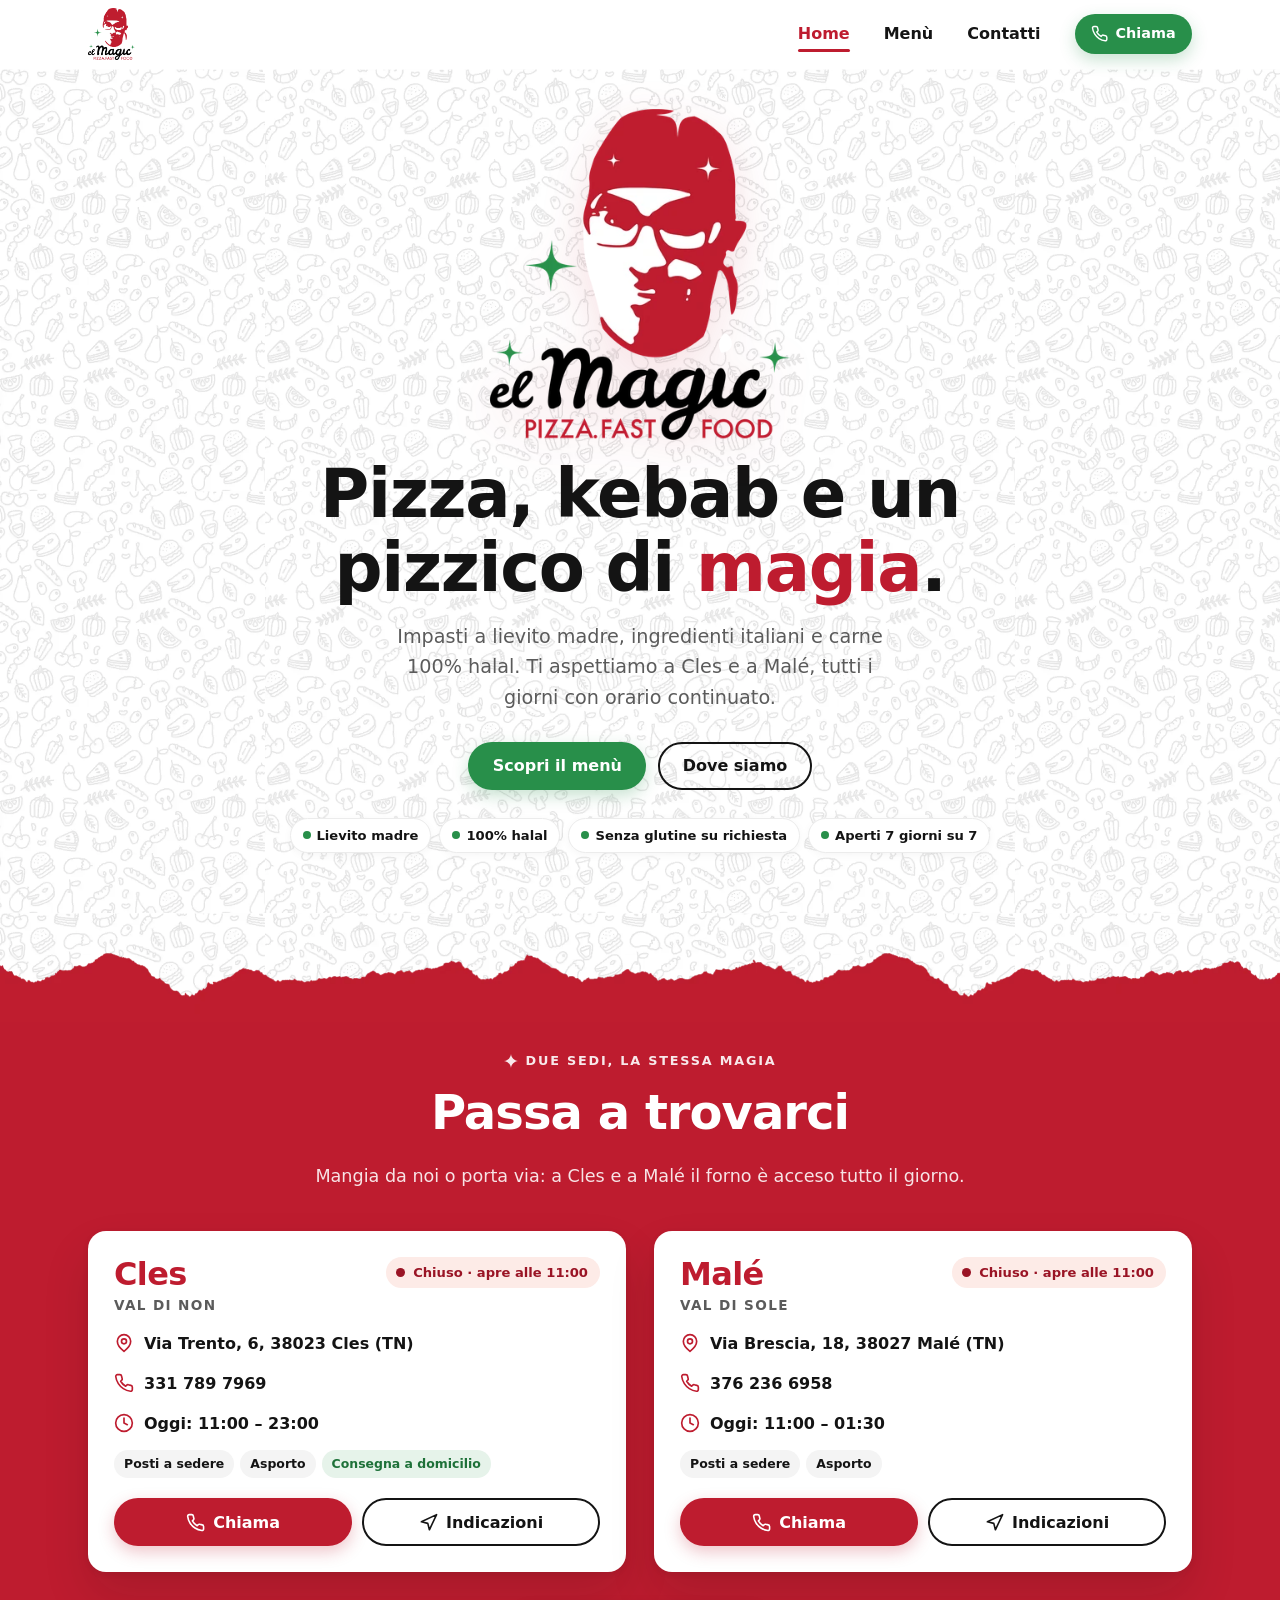
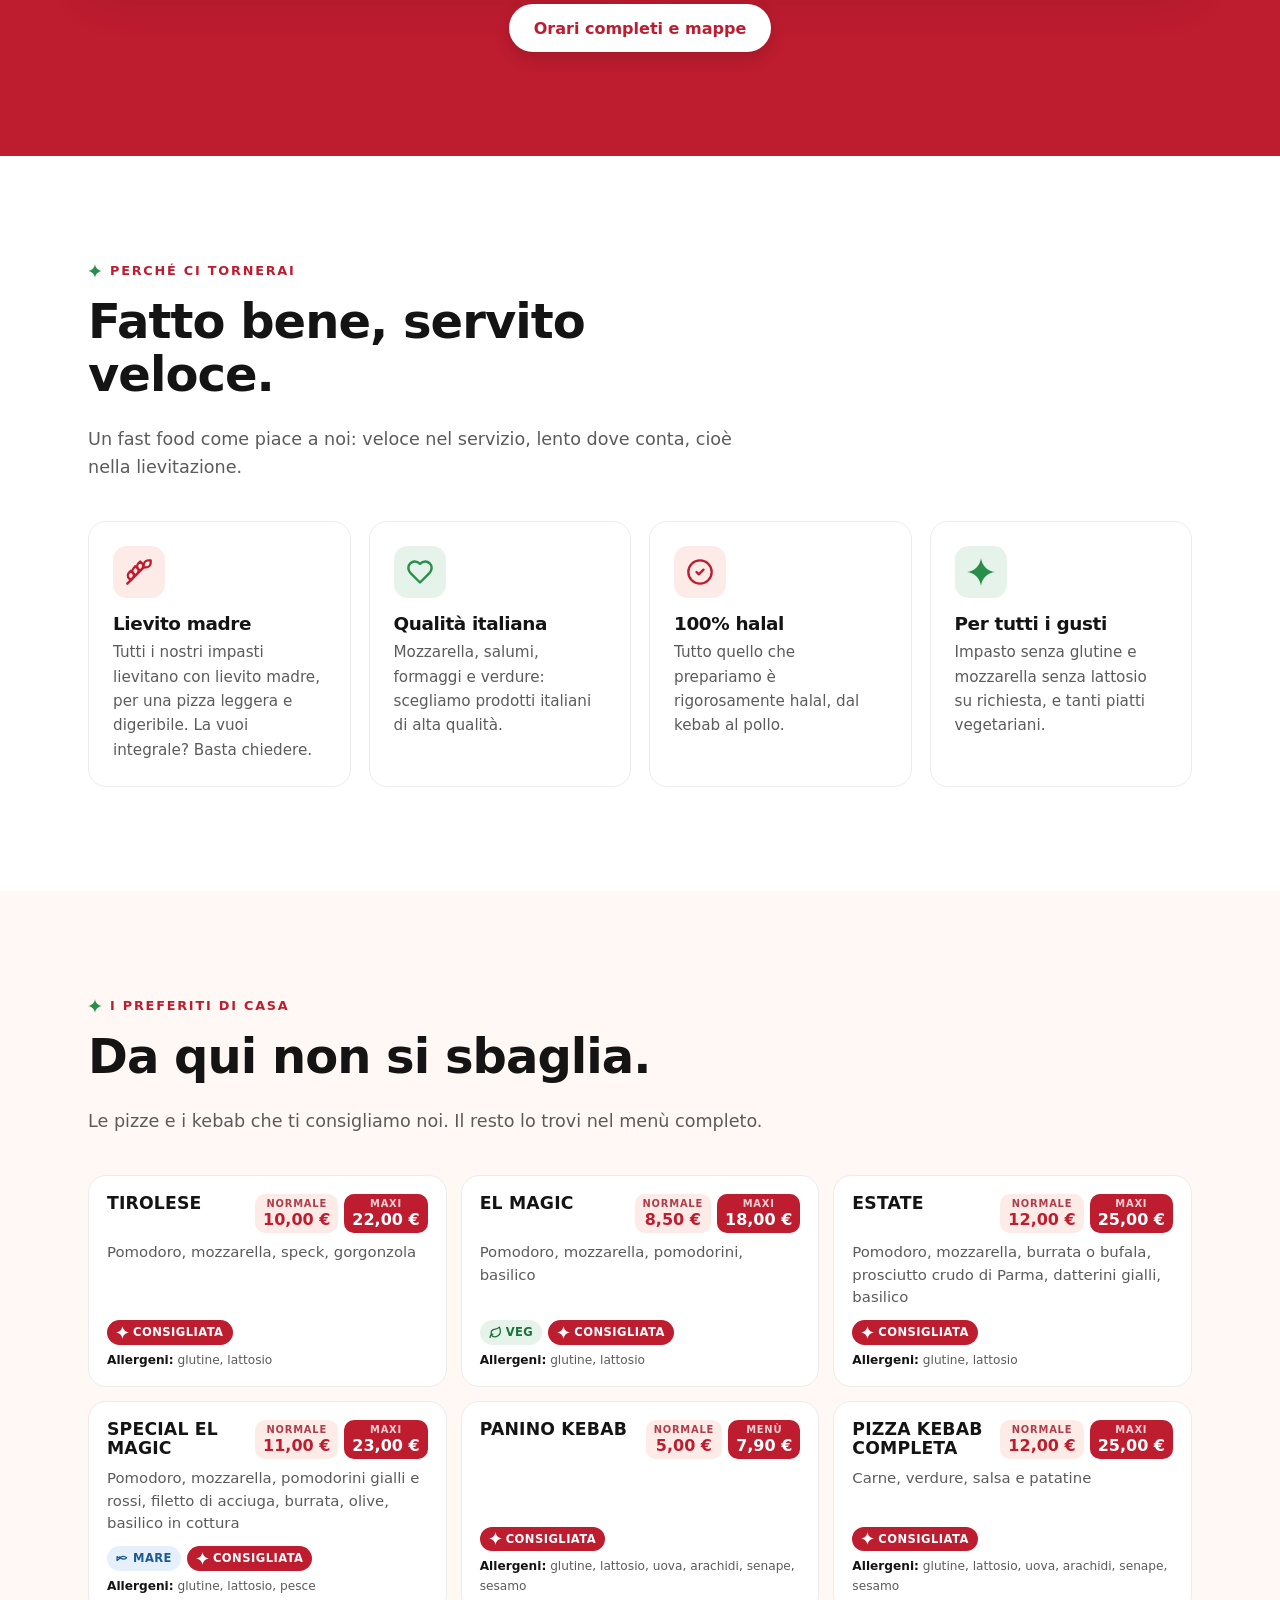
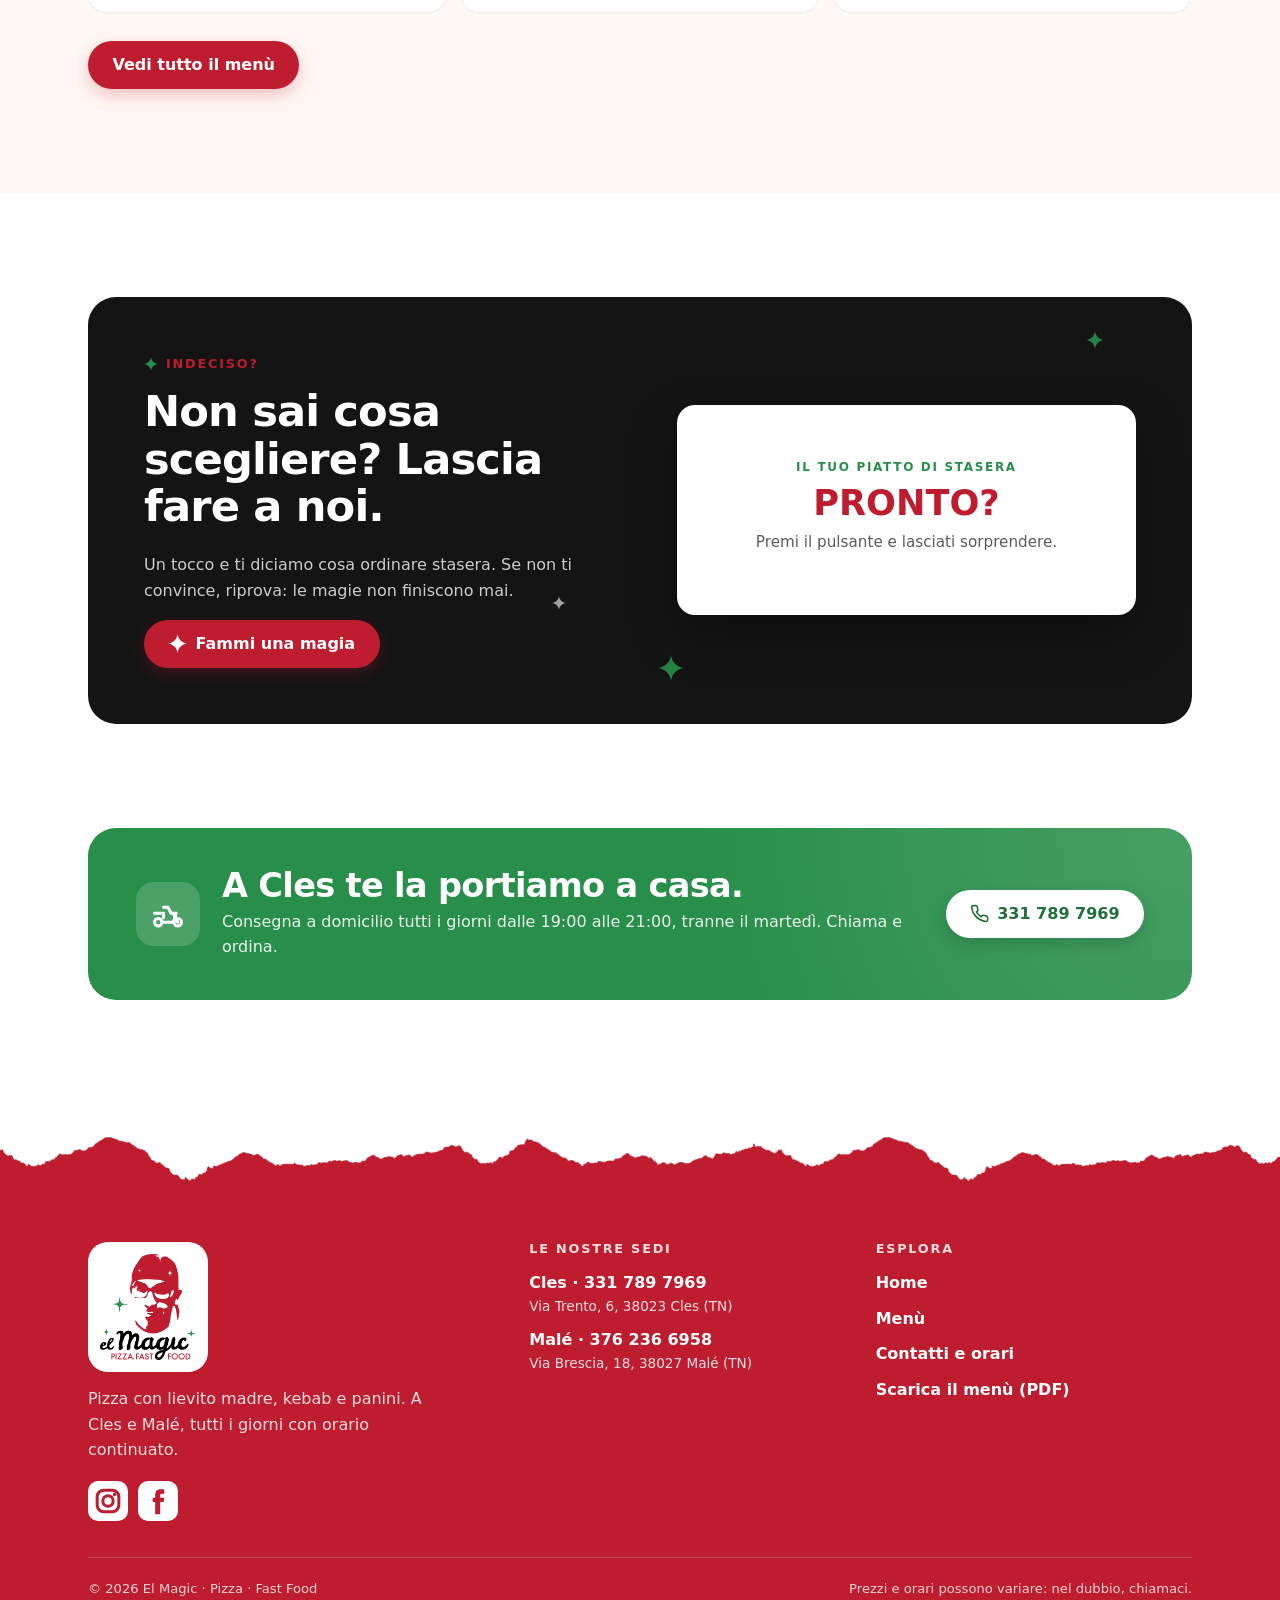
==== index.html @ 770f8772 "Crea il sito di El Magic: Home, Menù e Contatti Sito statico per El Magic Pizza Fast Food (Cles e Ma" ====
<!doctype html>
<html lang="it" class="no-js">
<head>
<meta charset="utf-8">
<meta name="viewport" content="width=device-width, initial-scale=1, viewport-fit=cover">
<title>El Magic | Pizza e fast food a Cles e Malé</title>
<meta name="description" content="Pizza con lievito madre, kebab, panini e piadine a Cles e Malé (TN). Carne 100% halal, impasto senza glutine su richiesta. Aperti tutti i giorni con orario continuato.">
<link rel="canonical" href="https://www.elmagic.it/">
<meta name="theme-color" content="#be1c2f">
<meta property="og:type" content="website">
<meta property="og:locale" content="it_IT">
<meta property="og:site_name" content="El Magic Pizza Fast Food">
<meta property="og:title" content="El Magic | Pizza e fast food a Cles e Malé">
<meta property="og:description" content="Pizza con lievito madre, kebab, panini e piadine a Cles e Malé (TN). Carne 100% halal, impasto senza glutine su richiesta. Aperti tutti i giorni con orario continuato.">
<meta property="og:url" content="https://www.elmagic.it/">
<meta property="og:image" content="https://www.elmagic.it/assets/img/og-image.jpg">
<meta property="og:image:width" content="1200">
<meta property="og:image:height" content="630">
<meta name="twitter:card" content="summary_large_image">
<link rel="icon" href="favicon.ico" sizes="48x48">
<link rel="icon" href="assets/img/favicon-32.png" type="image/png" sizes="32x32">
<link rel="apple-touch-icon" href="assets/img/apple-touch-icon.png">
<link rel="manifest" href="site.webmanifest">
<link rel="preload" href="assets/fonts/montserrat-latin.woff2" as="font" type="font/woff2" crossorigin>
<link rel="stylesheet" href="assets/css/style.css">
<script type="application/ld+json">{"@context": "https://schema.org", "@graph": [{"@type": "Restaurant", "name": "El Magic Cles", "image": "https://www.elmagic.it/assets/img/og-image.jpg", "logo": "https://www.elmagic.it/assets/img/logo.png", "url": "https://www.elmagic.it/", "telephone": "+393317897969", "servesCuisine": ["Pizza", "Kebab", "Fast food"], "priceRange": "€", "acceptsReservations": "False", "hasMenu": "https://www.elmagic.it/menu/", "address": {"@type": "PostalAddress", "streetAddress": "Via Trento, 6", "postalCode": "38023", "addressLocality": "Cles", "addressRegion": "TN", "addressCountry": "IT"}, "openingHoursSpecification": [{"@type": "OpeningHoursSpecification", "dayOfWeek": "Sunday", "opens": "11:00", "closes": "23:00"}, {"@type": "OpeningHoursSpecification", "dayOfWeek": "Monday", "opens": "11:00", "closes": "22:30"}, {"@type": "OpeningHoursSpecification", "dayOfWeek": "Tuesday", "opens": "11:30", "closes": "22:30"}, {"@type": "OpeningHoursSpecification", "dayOfWeek": "Wednesday", "opens": "11:00", "closes": "22:30"}, {"@type": "OpeningHoursSpecification", "dayOfWeek": "Thursday", "opens": "11:00", "closes": "22:30"}, {"@type": "OpeningHoursSpecification", "dayOfWeek": "Friday", "opens": "11:00", "closes": "23:00"}, {"@type": "OpeningHoursSpecification", "dayOfWeek": "Saturday", "opens": "11:00", "closes": "23:00"}], "sameAs": ["https://www.instagram.com/el_magic_cles/", "https://www.facebook.com/elmagicpizzeria/"]}, {"@type": "Restaurant", "name": "El Magic Malé", "image": "https://www.elmagic.it/assets/img/og-image.jpg", "logo": "https://www.elmagic.it/assets/img/logo.png", "url": "https://www.elmagic.it/", "telephone": "+393762366958", "servesCuisine": ["Pizza", "Kebab", "Fast food"], "priceRange": "€", "acceptsReservations": "False", "hasMenu": "https://www.elmagic.it/menu/", "address": {"@type": "PostalAddress", "streetAddress": "Via Brescia, 18", "postalCode": "38027", "addressLocality": "Malé", "addressRegion": "TN", "addressCountry": "IT"}, "openingHoursSpecification": [{"@type": "OpeningHoursSpecification", "dayOfWeek": "Sunday", "opens": "11:00", "closes": "01:30"}, {"@type": "OpeningHoursSpecification", "dayOfWeek": "Monday", "opens": "11:00", "closes": "01:30"}, {"@type": "OpeningHoursSpecification", "dayOfWeek": "Tuesday", "opens": "11:00", "closes": "01:30"}, {"@type": "OpeningHoursSpecification", "dayOfWeek": "Wednesday", "opens": "11:00", "closes": "01:30"}, {"@type": "OpeningHoursSpecification", "dayOfWeek": "Thursday", "opens": "11:00", "closes": "01:30"}, {"@type": "OpeningHoursSpecification", "dayOfWeek": "Friday", "opens": "11:00", "closes": "01:30"}, {"@type": "OpeningHoursSpecification", "dayOfWeek": "Saturday", "opens": "11:00", "closes": "01:30"}], "sameAs": ["https://www.instagram.com/el_magic_cles/", "https://www.facebook.com/elmagicpizzeria/"]}]}</script>
</head>
<body data-root="">
<a class="skip-link" href="#main">Vai al contenuto</a>
<header class="site-header">
  <div class="container">
    <a class="brand" href="./" aria-label="El Magic, torna alla home">
      <img src="assets/img/logo-360.webp" alt="El Magic Pizza Fast Food" width="47" height="52">
    </a>
    <nav class="nav" aria-label="Principale">
      <a href="./" aria-current="page">Home</a>
      <a href="menu/">Menù</a>
      <a href="contatti/">Contatti</a>
    </nav>
    <a class="btn btn--sm header-cta" href="contatti/" data-call><svg viewBox="0 0 24 24" fill="none" stroke="currentColor" stroke-width="2" stroke-linecap="round" stroke-linejoin="round" aria-hidden="true"><path d="M22 16.9v3a2 2 0 0 1-2.2 2 19.8 19.8 0 0 1-8.6-3.1 19.5 19.5 0 0 1-6-6A19.8 19.8 0 0 1 2.1 4.2 2 2 0 0 1 4.1 2h3a2 2 0 0 1 2 1.7c.1.9.4 1.9.7 2.8a2 2 0 0 1-.5 2.1L8 9.9a16 16 0 0 0 6 6l1.3-1.3a2 2 0 0 1 2.1-.4c.9.3 1.8.6 2.8.7a2 2 0 0 1 1.7 2z"/></svg>Chiama</a>
  </div>
</header>

<main id="main">
  <section class="hero pattern torn-bottom">
    <div class="container">
      <img class="hero__logo" src="assets/img/logo-720.webp" srcset="assets/img/logo-360.webp 360w, assets/img/logo-720.webp 720w" sizes="(max-width: 430px) 70vw, 300px" width="300" height="331" alt="El Magic Pizza Fast Food" fetchpriority="high">
      <h1 class="hero__title">Pizza, kebab e un pizzico di <em>magia</em>.</h1>
      <p class="hero__lead">Impasti a lievito madre, ingredienti italiani e carne 100% halal. Ti aspettiamo a Cles e a Malé, tutti i giorni con orario continuato.</p>
      <div class="hero__actions">
        <a class="btn" href="menu/">Scopri il menù</a>
        <a class="btn btn--ghost" href="contatti/">Dove siamo</a>
      </div>
      <ul class="hero__badges">
        <li class="badge">Lievito madre</li>
        <li class="badge">100% halal</li>
        <li class="badge">Senza glutine su richiesta</li>
        <li class="badge">Aperti 7 giorni su 7</li>
      </ul>
    </div>
  </section>

  <section class="section section--red" id="sedi" style="padding-top: 28px">
    <div class="container">
      <div class="section-head section-head--center reveal">
        <span class="eyebrow"><svg class="sparkle" viewBox="0 0 24 24" fill="currentColor" aria-hidden="true"><path d="M12 0c.8 6.6 5.4 11.2 12 12-6.6.8-11.2 5.4-12 12-.8-6.6-5.4-11.2-12-12C6.6 11.2 11.2 6.6 12 0Z"/></svg>Due sedi, la stessa magia</span>
        <h2 class="section-title">Passa a trovarci</h2>
        <p class="section-lead">Mangia da noi o porta via: a Cles e a Malé il forno è acceso tutto il giorno.</p>
      </div>
      <div class="sedi-grid">
        <article class="sede-card reveal" id="sede-cles">
        <div class="sede-card__top">
          <div><h3 class="sede-card__name">Cles</h3><span class="sede-card__valley">Val di Non</span></div>
          <span class="status" data-status="cles">Orario continuato</span>
        </div>
        <p class="sede-card__line"><svg viewBox="0 0 24 24" fill="none" stroke="currentColor" stroke-width="2" stroke-linecap="round" stroke-linejoin="round" aria-hidden="true"><path d="M20 10c0 6-8 12-8 12s-8-6-8-12a8 8 0 0 1 16 0z"/><circle cx="12" cy="10" r="3"/></svg><a href="https://www.google.com/maps/search/?api=1&query=El+Magic+Pizzeria+Fast+Food+Via+Trento+6+38023+Cles+TN" target="_blank" rel="noopener">Via Trento, 6, 38023 Cles (TN)</a></p>
        <p class="sede-card__line"><svg viewBox="0 0 24 24" fill="none" stroke="currentColor" stroke-width="2" stroke-linecap="round" stroke-linejoin="round" aria-hidden="true"><path d="M22 16.9v3a2 2 0 0 1-2.2 2 19.8 19.8 0 0 1-8.6-3.1 19.5 19.5 0 0 1-6-6A19.8 19.8 0 0 1 2.1 4.2 2 2 0 0 1 4.1 2h3a2 2 0 0 1 2 1.7c.1.9.4 1.9.7 2.8a2 2 0 0 1-.5 2.1L8 9.9a16 16 0 0 0 6 6l1.3-1.3a2 2 0 0 1 2.1-.4c.9.3 1.8.6 2.8.7a2 2 0 0 1 1.7 2z"/></svg><a href="tel:+393317897969">331 789 7969</a></p>
        <p class="sede-card__line"><svg viewBox="0 0 24 24" fill="none" stroke="currentColor" stroke-width="2" stroke-linecap="round" stroke-linejoin="round" aria-hidden="true"><circle cx="12" cy="12" r="10"/><polyline points="12 6 12 12 16 14"/></svg><span>Oggi: <span data-today="cles">orario continuato</span></span></p>
        <ul class="chips" aria-label="Servizi"><li class="chip">Posti a sedere</li><li class="chip">Asporto</li><li class="chip chip--green">Consegna a domicilio</li></ul>
        
        <div class="sede-card__actions">
          <a class="btn btn--red" href="tel:+393317897969"><svg viewBox="0 0 24 24" fill="none" stroke="currentColor" stroke-width="2" stroke-linecap="round" stroke-linejoin="round" aria-hidden="true"><path d="M22 16.9v3a2 2 0 0 1-2.2 2 19.8 19.8 0 0 1-8.6-3.1 19.5 19.5 0 0 1-6-6A19.8 19.8 0 0 1 2.1 4.2 2 2 0 0 1 4.1 2h3a2 2 0 0 1 2 1.7c.1.9.4 1.9.7 2.8a2 2 0 0 1-.5 2.1L8 9.9a16 16 0 0 0 6 6l1.3-1.3a2 2 0 0 1 2.1-.4c.9.3 1.8.6 2.8.7a2 2 0 0 1 1.7 2z"/></svg>Chiama</a>
          <a class="btn btn--ghost" href="https://www.google.com/maps/search/?api=1&query=El+Magic+Pizzeria+Fast+Food+Via+Trento+6+38023+Cles+TN" target="_blank" rel="noopener"><svg viewBox="0 0 24 24" fill="none" stroke="currentColor" stroke-width="2" stroke-linecap="round" stroke-linejoin="round" aria-hidden="true"><polygon points="3 11 22 2 13 21 11 13 3 11"/></svg>Indicazioni</a>
        </div>
      </article>
        <article class="sede-card reveal" id="sede-male">
        <div class="sede-card__top">
          <div><h3 class="sede-card__name">Malé</h3><span class="sede-card__valley">Val di Sole</span></div>
          <span class="status" data-status="male">Orario continuato</span>
        </div>
        <p class="sede-card__line"><svg viewBox="0 0 24 24" fill="none" stroke="currentColor" stroke-width="2" stroke-linecap="round" stroke-linejoin="round" aria-hidden="true"><path d="M20 10c0 6-8 12-8 12s-8-6-8-12a8 8 0 0 1 16 0z"/><circle cx="12" cy="10" r="3"/></svg><a href="https://www.google.com/maps/search/?api=1&query=El+Magic+Via+Brescia+18+38027+Mal%C3%A9+TN" target="_blank" rel="noopener">Via Brescia, 18, 38027 Malé (TN)</a></p>
        <p class="sede-card__line"><svg viewBox="0 0 24 24" fill="none" stroke="currentColor" stroke-width="2" stroke-linecap="round" stroke-linejoin="round" aria-hidden="true"><path d="M22 16.9v3a2 2 0 0 1-2.2 2 19.8 19.8 0 0 1-8.6-3.1 19.5 19.5 0 0 1-6-6A19.8 19.8 0 0 1 2.1 4.2 2 2 0 0 1 4.1 2h3a2 2 0 0 1 2 1.7c.1.9.4 1.9.7 2.8a2 2 0 0 1-.5 2.1L8 9.9a16 16 0 0 0 6 6l1.3-1.3a2 2 0 0 1 2.1-.4c.9.3 1.8.6 2.8.7a2 2 0 0 1 1.7 2z"/></svg><a href="tel:+393762366958">376 236 6958</a></p>
        <p class="sede-card__line"><svg viewBox="0 0 24 24" fill="none" stroke="currentColor" stroke-width="2" stroke-linecap="round" stroke-linejoin="round" aria-hidden="true"><circle cx="12" cy="12" r="10"/><polyline points="12 6 12 12 16 14"/></svg><span>Oggi: <span data-today="male">orario continuato</span></span></p>
        <ul class="chips" aria-label="Servizi"><li class="chip">Posti a sedere</li><li class="chip">Asporto</li></ul>
        
        <div class="sede-card__actions">
          <a class="btn btn--red" href="tel:+393762366958"><svg viewBox="0 0 24 24" fill="none" stroke="currentColor" stroke-width="2" stroke-linecap="round" stroke-linejoin="round" aria-hidden="true"><path d="M22 16.9v3a2 2 0 0 1-2.2 2 19.8 19.8 0 0 1-8.6-3.1 19.5 19.5 0 0 1-6-6A19.8 19.8 0 0 1 2.1 4.2 2 2 0 0 1 4.1 2h3a2 2 0 0 1 2 1.7c.1.9.4 1.9.7 2.8a2 2 0 0 1-.5 2.1L8 9.9a16 16 0 0 0 6 6l1.3-1.3a2 2 0 0 1 2.1-.4c.9.3 1.8.6 2.8.7a2 2 0 0 1 1.7 2z"/></svg>Chiama</a>
          <a class="btn btn--ghost" href="https://www.google.com/maps/search/?api=1&query=El+Magic+Via+Brescia+18+38027+Mal%C3%A9+TN" target="_blank" rel="noopener"><svg viewBox="0 0 24 24" fill="none" stroke="currentColor" stroke-width="2" stroke-linecap="round" stroke-linejoin="round" aria-hidden="true"><polygon points="3 11 22 2 13 21 11 13 3 11"/></svg>Indicazioni</a>
        </div>
      </article>
      </div>
      <p style="text-align:center; margin: 32px 0 0"><a class="btn btn--white" href="contatti/">Orari completi e mappe</a></p>
    </div>
  </section>

  <section class="section">
    <div class="container">
      <div class="section-head reveal">
        <span class="eyebrow"><svg class="sparkle" viewBox="0 0 24 24" fill="currentColor" aria-hidden="true"><path d="M12 0c.8 6.6 5.4 11.2 12 12-6.6.8-11.2 5.4-12 12-.8-6.6-5.4-11.2-12-12C6.6 11.2 11.2 6.6 12 0Z"/></svg>Perché ci tornerai</span>
        <h2 class="section-title">Fatto bene, servito veloce.</h2>
        <p class="section-lead">Un fast food come piace a noi: veloce nel servizio, lento dove conta, cioè nella lievitazione.</p>
      </div>
      <ul class="features">
        <li class="feature reveal"><div class="feature__icon"><svg viewBox="0 0 24 24" fill="none" stroke="currentColor" stroke-width="2" stroke-linecap="round" stroke-linejoin="round" aria-hidden="true"><path d="M2 22 16 8"/><path d="M3.47 12.53 5 11l1.53 1.53a3.5 3.5 0 0 1 0 4.94L5 19l-1.53-1.53a3.5 3.5 0 0 1 0-4.94Z"/><path d="M7.47 8.53 9 7l1.53 1.53a3.5 3.5 0 0 1 0 4.94L9 15l-1.53-1.53a3.5 3.5 0 0 1 0-4.94Z"/><path d="M11.47 4.53 13 3l1.53 1.53a3.5 3.5 0 0 1 0 4.94L13 11l-1.53-1.53a3.5 3.5 0 0 1 0-4.94Z"/><path d="M20 2h2v2a4 4 0 0 1-4 4h-2V6a4 4 0 0 1 4-4Z"/></svg></div><h3>Lievito madre</h3><p>Tutti i nostri impasti lievitano con lievito madre, per una pizza leggera e digeribile. La vuoi integrale? Basta chiedere.</p></li>
        <li class="feature reveal"><div class="feature__icon"><svg viewBox="0 0 24 24" fill="none" stroke="currentColor" stroke-width="2" stroke-linecap="round" stroke-linejoin="round" aria-hidden="true"><path d="M19 14c1.49-1.46 3-3.21 3-5.5A5.5 5.5 0 0 0 16.5 3c-1.76 0-3 .5-4.5 2-1.5-1.5-2.74-2-4.5-2A5.5 5.5 0 0 0 2 8.5c0 2.3 1.5 4.05 3 5.5l7 7Z"/></svg></div><h3>Qualità italiana</h3><p>Mozzarella, salumi, formaggi e verdure: scegliamo prodotti italiani di alta qualità.</p></li>
        <li class="feature reveal"><div class="feature__icon"><svg viewBox="0 0 24 24" fill="none" stroke="currentColor" stroke-width="2" stroke-linecap="round" stroke-linejoin="round" aria-hidden="true"><path d="M12 22c5.5 0 10-4.5 10-10S17.5 2 12 2 2 6.5 2 12s4.5 10 10 10Z"/><path d="m9 12 2 2 4-4"/></svg></div><h3>100% halal</h3><p>Tutto quello che prepariamo è rigorosamente halal, dal kebab al pollo.</p></li>
        <li class="feature reveal"><div class="feature__icon"><svg viewBox="0 0 24 24" fill="currentColor" aria-hidden="true"><path d="M12 0c.8 6.6 5.4 11.2 12 12-6.6.8-11.2 5.4-12 12-.8-6.6-5.4-11.2-12-12C6.6 11.2 11.2 6.6 12 0Z"/></svg></div><h3>Per tutti i gusti</h3><p>Impasto senza glutine e mozzarella senza lattosio su richiesta, e tanti piatti vegetariani.</p></li>
      </ul>
    </div>
  </section>

  <section class="section section--cream">
    <div class="container">
      <div class="section-head reveal">
        <span class="eyebrow"><svg class="sparkle" viewBox="0 0 24 24" fill="currentColor" aria-hidden="true"><path d="M12 0c.8 6.6 5.4 11.2 12 12-6.6.8-11.2 5.4-12 12-.8-6.6-5.4-11.2-12-12C6.6 11.2 11.2 6.6 12 0Z"/></svg>I preferiti di casa</span>
        <h2 class="section-title">Da qui non si sbaglia.</h2>
        <p class="section-lead">Le pizze e i kebab che ti consigliamo noi. Il resto lo trovi nel menù completo.</p>
      </div>
      <div class="dish-grid dish-grid--3" data-featured></div>
      <p style="margin: 28px 0 0"><a class="btn btn--red" href="menu/">Vedi tutto il menù</a></p>
    </div>
  </section>

  <section class="section">
    <div class="container">
      <div class="magic reveal" data-magic>
        <div class="magic__stars" aria-hidden="true">
          <svg viewBox="0 0 24 24" fill="currentColor" style="width:26px;bottom:10%;right:46%"><path d="M12 0c.8 6.6 5.4 11.2 12 12-6.6.8-11.2 5.4-12 12-.8-6.6-5.4-11.2-12-12C6.6 11.2 11.2 6.6 12 0Z"/></svg>
          <svg viewBox="0 0 24 24" fill="currentColor" style="width:14px;top:70%;left:42%;color:#fff;opacity:.6"><path d="M12 0c.8 6.6 5.4 11.2 12 12-6.6.8-11.2 5.4-12 12-.8-6.6-5.4-11.2-12-12C6.6 11.2 11.2 6.6 12 0Z"/></svg>
          <svg viewBox="0 0 24 24" fill="currentColor" style="width:18px;top:8%;right:8%"><path d="M12 0c.8 6.6 5.4 11.2 12 12-6.6.8-11.2 5.4-12 12-.8-6.6-5.4-11.2-12-12C6.6 11.2 11.2 6.6 12 0Z"/></svg>
        </div>
        <div class="magic__intro">
          <span class="eyebrow"><svg class="sparkle" viewBox="0 0 24 24" fill="currentColor" aria-hidden="true"><path d="M12 0c.8 6.6 5.4 11.2 12 12-6.6.8-11.2 5.4-12 12-.8-6.6-5.4-11.2-12-12C6.6 11.2 11.2 6.6 12 0Z"/></svg>Indeciso?</span>
          <h2>Non sai cosa scegliere? Lascia fare a noi.</h2>
          <p>Un tocco e ti diciamo cosa ordinare stasera. Se non ti convince, riprova: le magie non finiscono mai.</p>
          <button class="btn btn--red" type="button" data-magic-btn><svg viewBox="0 0 24 24" fill="currentColor" aria-hidden="true"><path d="M12 0c.8 6.6 5.4 11.2 12 12-6.6.8-11.2 5.4-12 12-.8-6.6-5.4-11.2-12-12C6.6 11.2 11.2 6.6 12 0Z"/></svg>Fammi una magia</button>
        </div>
        <div class="magic__card" aria-live="polite">
          <span class="magic__cat">Il tuo piatto di stasera</span>
          <p class="magic__name">Pronto?</p>
          <p class="magic__desc">Premi il pulsante e lasciati sorprendere.</p>
          <span class="magic__price"></span>
        </div>
      </div>
    </div>
  </section>

  <section class="section" style="padding-top: 0">
    <div class="container">
      <div class="cta-band reveal">
        <div class="cta-band__icon"><svg viewBox="0 0 24 24" fill="none" stroke="currentColor" stroke-width="2" stroke-linecap="round" stroke-linejoin="round" aria-hidden="true"><circle cx="5.5" cy="17.5" r="2.5"/><circle cx="18.5" cy="17.5" r="2.5"/><path d="M8 17.5h7.5l2-6H14l-2-4H9"/><path d="M15.5 11.5 18.5 17.5"/><path d="M3 11.5h6v3"/></svg></div>
        <div>
          <h2>A Cles te la portiamo a casa.</h2>
          <p>Consegna a domicilio tutti i giorni dalle 19:00 alle 21:00, tranne il martedì. Chiama e ordina.</p>
        </div>
        <a class="btn btn--white" href="tel:+393317897969"><svg viewBox="0 0 24 24" fill="none" stroke="currentColor" stroke-width="2" stroke-linecap="round" stroke-linejoin="round" aria-hidden="true"><path d="M22 16.9v3a2 2 0 0 1-2.2 2 19.8 19.8 0 0 1-8.6-3.1 19.5 19.5 0 0 1-6-6A19.8 19.8 0 0 1 2.1 4.2 2 2 0 0 1 4.1 2h3a2 2 0 0 1 2 1.7c.1.9.4 1.9.7 2.8a2 2 0 0 1-.5 2.1L8 9.9a16 16 0 0 0 6 6l1.3-1.3a2 2 0 0 1 2.1-.4c.9.3 1.8.6 2.8.7a2 2 0 0 1 1.7 2z"/></svg>331 789 7969</a>
      </div>
    </div>
  </section>
</main>
<footer class="site-footer torn-top">
  <div class="container">
    <div class="footer-grid">
      <div class="footer-brand">
        <img src="assets/img/logo-360.webp" alt="El Magic Pizza Fast Food" width="120" height="132" loading="lazy">
        <p>Pizza con lievito madre, kebab e panini. A Cles e Malé, tutti i giorni con orario continuato.</p>
        <div class="footer-social">
          <a href="https://www.instagram.com/el_magic_cles/" target="_blank" rel="noopener" aria-label="Instagram @el_magic_cles"><svg viewBox="0 0 24 24" aria-hidden="true"><rect width="24" height="24" rx="6" fill="currentColor"/><rect class="ic-st" x="5.5" y="5.5" width="13" height="13" rx="4" fill="none" stroke="#fff" stroke-width="1.8"/><circle class="ic-st" cx="12" cy="12" r="3.1" fill="none" stroke="#fff" stroke-width="1.8"/><circle class="ic-fg" cx="15.9" cy="8.1" r="1" fill="#fff"/></svg></a>
          <a href="https://www.facebook.com/elmagicpizzeria/" target="_blank" rel="noopener" aria-label="Facebook El Magic Pizzeria Fast Food"><svg viewBox="0 0 24 24" aria-hidden="true"><rect width="24" height="24" rx="6" fill="currentColor"/><path class="ic-fg" fill="#fff" d="M15.4 12.6h-2.1V20h-3v-7.4H8.8v-2.6h1.5V8.4c0-2 .9-3.4 3.4-3.4h2v2.6h-1.3c-.9 0-1.1.4-1.1 1.1v1.3h2.4l-.3 2.6Z"/></svg></a>
        </div>
      </div>
      <div>
        <h2>Le nostre sedi</h2>
        <ul class="footer-list">
          <li><a href="tel:+393317897969">Cles · 331 789 7969</a><span>Via Trento, 6, 38023 Cles (TN)</span></li>
          <li><a href="tel:+393762366958">Malé · 376 236 6958</a><span>Via Brescia, 18, 38027 Malé (TN)</span></li>
        </ul>
      </div>
      <div>
        <h2>Esplora</h2>
        <ul class="footer-list">
          <li><a href="./">Home</a></li>
          <li><a href="menu/">Menù</a></li>
          <li><a href="contatti/">Contatti e orari</a></li>
          <li><a href="assets/menu/menu-el-magic.pdf" data-menu-pdf download>Scarica il menù (PDF)</a></li>
        </ul>
      </div>
    </div>
    <div class="footer-bottom">
      <span>© <span data-year>2026</span> El Magic · Pizza · Fast Food</span>
      <span>Prezzi e orari possono variare: nel dubbio, chiamaci.</span>
    </div>
  </div>
</footer>

<nav class="mobile-bar" aria-label="Azioni rapide">
  <a href="menu/"><svg viewBox="0 0 24 24" fill="none" stroke="currentColor" stroke-width="2" stroke-linecap="round" stroke-linejoin="round" aria-hidden="true"><path d="M15 11h.01M11 15h.01M16 16h.01"/><path d="m2 16 20 6-6-20A20 20 0 0 0 2 16"/><path d="M5.71 17.11a17 17 0 0 1 11.4-11.4"/></svg>Menù</a>
  <a class="is-primary" href="contatti/" data-call><svg viewBox="0 0 24 24" fill="none" stroke="currentColor" stroke-width="2" stroke-linecap="round" stroke-linejoin="round" aria-hidden="true"><path d="M22 16.9v3a2 2 0 0 1-2.2 2 19.8 19.8 0 0 1-8.6-3.1 19.5 19.5 0 0 1-6-6A19.8 19.8 0 0 1 2.1 4.2 2 2 0 0 1 4.1 2h3a2 2 0 0 1 2 1.7c.1.9.4 1.9.7 2.8a2 2 0 0 1-.5 2.1L8 9.9a16 16 0 0 0 6 6l1.3-1.3a2 2 0 0 1 2.1-.4c.9.3 1.8.6 2.8.7a2 2 0 0 1 1.7 2z"/></svg>Chiama</a>
  <a href="contatti/#sedi"><svg viewBox="0 0 24 24" fill="none" stroke="currentColor" stroke-width="2" stroke-linecap="round" stroke-linejoin="round" aria-hidden="true"><polygon points="3 11 22 2 13 21 11 13 3 11"/></svg>Indicazioni</a>
</nav>
<script src="assets/js/data.js" defer></script>
<script src="assets/js/main.js" defer></script>
</body>
</html>
---- assets/css/style.css ----
/* ==========================================================================
   El Magic — Pizza · Fast Food
   Colori presi dal logo: rosso #BE1C2F, verde #288F4A, nero.
   ========================================================================== */

@font-face {
  font-family: "Montserrat";
  src: url("../fonts/montserrat-latin.woff2") format("woff2");
  font-weight: 100 900;
  font-style: normal;
  font-display: swap;
}
@font-face {
  font-family: "Montserrat";
  src: url("../fonts/montserrat-latin-italic.woff2") format("woff2");
  font-weight: 100 900;
  font-style: italic;
  font-display: swap;
}

:root {
  --red: #be1c2f;
  --red-dark: #9a1425;
  --red-soft: #fdebe7;
  --green: #288f4a;
  --green-dark: #1e7139;
  --green-soft: #e6f3ea;
  --ink: #141414;
  --muted: #5b5b5b;
  --line: #ececec;
  --paper: #ffffff;
  --cream: #fff8f4;

  --radius: 18px;
  --radius-sm: 12px;
  --shadow: 0 1px 2px rgba(20, 20, 20, .06), 0 8px 24px rgba(20, 20, 20, .07);
  --shadow-lg: 0 2px 6px rgba(20, 20, 20, .08), 0 24px 48px rgba(20, 20, 20, .12);

  --gutter: 16px;
  --max: 1160px;
  --header-h: 68px;
  --font: "Montserrat", system-ui, -apple-system, "Segoe UI", Roboto, Arial, sans-serif;
}

/* ---------- Base ---------- */
*, *::before, *::after { box-sizing: border-box; }
html { -webkit-text-size-adjust: 100%; scroll-behavior: smooth; scroll-padding-top: calc(var(--header-h) + 16px); }
@media (prefers-reduced-motion: reduce) { html { scroll-behavior: auto; } }
body {
  margin: 0;
  font-family: var(--font);
  font-size: 16px;
  line-height: 1.6;
  color: var(--ink);
  background: var(--paper);
  overflow-x: hidden;
  -webkit-font-smoothing: antialiased;
}
img, svg { display: block; max-width: 100%; }
a { color: inherit; }
h1, h2, h3, h4 { line-height: 1.1; margin: 0 0 .5em; letter-spacing: -.02em; }
p { margin: 0 0 1em; }
button, input, select { font: inherit; color: inherit; }
:focus-visible { outline: 3px solid var(--green); outline-offset: 3px; border-radius: 6px; }

.container { width: 100%; max-width: var(--max); margin-inline: auto; padding-inline: var(--gutter); }
@media (min-width: 720px) { :root { --gutter: 28px; } }

.visually-hidden {
  position: absolute !important; width: 1px; height: 1px; padding: 0; margin: -1px;
  overflow: hidden; clip: rect(0 0 0 0); white-space: nowrap; border: 0;
}
.skip-link {
  position: absolute; left: 12px; top: -60px; z-index: 100;
  background: var(--ink); color: #fff; padding: 10px 16px; border-radius: 10px; text-decoration: none;
}
.skip-link:focus { top: 12px; }

/* Pattern di sfondo del marchio */
.pattern { background: #fff url("../img/pattern.webp") repeat center top / 750px auto; }

/* ---------- Pulsanti ---------- */
.btn {
  --bg: var(--green); --fg: #fff; --bg-hover: var(--green-dark);
  display: inline-flex; align-items: center; justify-content: center; gap: .5em;
  min-height: 48px; padding: .7em 1.4em;
  border: 2px solid transparent; border-radius: 999px;
  background: var(--bg); color: var(--fg);
  font-weight: 700; font-size: 1rem; line-height: 1.2; text-decoration: none; cursor: pointer;
  transition: background-color .2s, color .2s, transform .15s, box-shadow .2s;
  box-shadow: 0 6px 16px rgba(40, 143, 74, .25);
}
.btn:hover { background: var(--bg-hover); transform: translateY(-1px); }
.btn:active { transform: translateY(0); }
.btn svg { width: 1.2em; height: 1.2em; flex: none; }
.btn--red { --bg: var(--red); --bg-hover: var(--red-dark); box-shadow: 0 6px 16px rgba(190, 28, 47, .25); }
.btn--white { --bg: #fff; --fg: var(--red); --bg-hover: #fff3f1; box-shadow: 0 6px 16px rgba(0, 0, 0, .15); }
.btn--ghost { --bg: transparent; --fg: var(--ink); --bg-hover: rgba(20, 20, 20, .05); border-color: currentColor; box-shadow: none; }
.btn--ghost-light { --bg: transparent; --fg: #fff; --bg-hover: rgba(255, 255, 255, .12); border-color: rgba(255, 255, 255, .7); box-shadow: none; }
.btn--sm { min-height: 40px; padding: .5em 1em; font-size: .9rem; }
.btn--block { width: 100%; }

/* ---------- Header ---------- */
.site-header {
  position: sticky; top: 0; z-index: 50;
  background: rgba(255, 255, 255, .92);
  backdrop-filter: saturate(1.4) blur(10px);
  -webkit-backdrop-filter: saturate(1.4) blur(10px);
  border-bottom: 1px solid transparent;
  transition: border-color .2s, box-shadow .2s;
}
.site-header.is-scrolled { border-color: var(--line); box-shadow: 0 4px 20px rgba(0, 0, 0, .05); }
.site-header .container { display: flex; align-items: center; gap: 12px; height: var(--header-h); }
.brand { display: flex; align-items: center; flex: none; }
.brand img { height: 52px; width: auto; }
.nav { display: flex; align-items: center; gap: 2px; margin-left: auto; }
.nav a {
  position: relative; padding: 8px 10px; border-radius: 10px;
  font-weight: 700; font-size: .95rem; text-decoration: none; color: var(--ink);
}
.nav a::after {
  content: ""; position: absolute; left: 10px; right: 10px; bottom: 3px; height: 3px; border-radius: 3px;
  background: var(--red); transform: scaleX(0); transform-origin: left; transition: transform .25s;
}
.nav a:hover::after, .nav a[aria-current="page"]::after { transform: scaleX(1); }
.nav a[aria-current="page"] { color: var(--red); }
.header-cta { display: none; }
@media (min-width: 720px) {
  .nav { gap: 6px; }
  .nav a { padding: 8px 14px; font-size: 1rem; }
  .nav a::after { left: 14px; right: 14px; }
  .header-cta { display: inline-flex; margin-left: 8px; }
}

/* ---------- Bordo strappato (dal sito attuale) ---------- */
.torn-bottom { position: relative; }
.torn-bottom::after {
  content: ""; position: absolute; left: 0; right: 0; bottom: -1px; height: clamp(34px, 5.5vw, 110px);
  background: url("../img/torn-edge.webp") no-repeat center bottom / max(100%, 900px) 100%;
  pointer-events: none;
}
.torn-top { position: relative; }
.torn-top::before {
  content: ""; position: absolute; left: 0; right: 0; top: calc(-1 * clamp(34px, 5.5vw, 110px) + 1px); height: clamp(34px, 5.5vw, 110px);
  background: url("../img/torn-edge.webp") no-repeat center bottom / max(100%, 900px) 100%;
  pointer-events: none;
}

/* ---------- Sezioni ---------- */
.section { padding: 72px 0; }
@media (min-width: 900px) { .section { padding: 104px 0; } }
.section--red { background: var(--red); color: #fff; }
.section--cream { background: var(--cream); }
.eyebrow {
  display: inline-flex; align-items: center; gap: 8px;
  font-size: .8rem; font-weight: 800; letter-spacing: .14em; text-transform: uppercase; color: var(--red);
  margin-bottom: 14px;
}
.section--red .eyebrow { color: #fff; opacity: .9; }
.sparkle { width: 14px; height: 14px; color: var(--green); flex: none; }
.section--red .sparkle { color: #fff; }
.section-head { max-width: 680px; margin-bottom: 40px; }
.section-head--center { margin-inline: auto; text-align: center; }
.section-title { font-size: clamp(1.9rem, 4.6vw, 3rem); font-weight: 900; }
.section-lead { font-size: 1.1rem; color: var(--muted); }
.section--red .section-lead { color: rgba(255, 255, 255, .88); }

/* ---------- Hero ---------- */
.hero { padding: 40px 0 clamp(90px, 12vw, 170px); text-align: center; overflow: hidden; }
.hero__logo {
  width: min(300px, 70vw); height: auto; margin: 0 auto 18px;
  filter: drop-shadow(0 12px 22px rgba(190, 28, 47, .14));
  animation: float 6s ease-in-out infinite;
}
@keyframes float { 50% { transform: translateY(-8px); } }
@media (prefers-reduced-motion: reduce) { .hero__logo { animation: none; } }
.hero__title { font-size: clamp(2.1rem, 7vw, 4.2rem); font-weight: 900; margin: 0 auto 16px; max-width: 14ch; }
.hero__title em { font-style: normal; color: var(--red); position: relative; white-space: nowrap; }
.hero__lead { font-size: clamp(1.02rem, 2.4vw, 1.2rem); color: var(--muted); max-width: 40ch; margin: 0 auto 28px; font-weight: 500; }
.hero__actions { display: flex; flex-wrap: wrap; gap: 12px; justify-content: center; }
.hero__badges { display: flex; flex-wrap: wrap; justify-content: center; gap: 8px; margin-top: 28px; padding: 0; list-style: none; }
.badge {
  display: inline-flex; align-items: center; gap: 6px;
  padding: 6px 12px; border-radius: 999px; background: #fff; border: 1px solid var(--line);
  font-size: .82rem; font-weight: 700; color: var(--ink); box-shadow: 0 2px 8px rgba(0, 0, 0, .04);
}
.badge::before { content: ""; width: 8px; height: 8px; border-radius: 50%; background: var(--green); }

/* Hero pagine interne */
.page-hero { padding: 48px 0 clamp(80px, 10vw, 140px); text-align: center; }
.page-hero h1 { font-size: clamp(2.2rem, 7vw, 4rem); font-weight: 900; }
.page-hero p { color: var(--muted); max-width: 52ch; margin-inline: auto; font-size: 1.08rem; font-weight: 500; }

/* ---------- Stato aperto/chiuso ---------- */
.status {
  display: inline-flex; align-items: center; gap: 8px;
  padding: 5px 12px 5px 10px; border-radius: 999px;
  font-size: .82rem; font-weight: 800; background: #f1f1f1; color: var(--muted);
}
.status::before { content: ""; width: 9px; height: 9px; border-radius: 50%; background: currentColor; }
.status--open { background: var(--green-soft); color: var(--green-dark); }
.status--open::before { animation: pulse 1.8s infinite; }
.status--soon { background: #fff3db; color: #8a5a00; }
.status--closed { background: var(--red-soft); color: var(--red-dark); }
@keyframes pulse { 0% { box-shadow: 0 0 0 0 rgba(40, 143, 74, .5); } 70% { box-shadow: 0 0 0 8px rgba(40, 143, 74, 0); } 100% { box-shadow: 0 0 0 0 rgba(40, 143, 74, 0); } }
@media (prefers-reduced-motion: reduce) { .status--open::before { animation: none; } }

/* ---------- Card sedi ---------- */
.sedi-grid { display: grid; gap: 20px; }
@media (min-width: 820px) { .sedi-grid { grid-template-columns: 1fr 1fr; gap: 28px; } }
.sede-card {
  background: #fff; color: var(--ink); border-radius: var(--radius); padding: 26px;
  box-shadow: var(--shadow-lg); display: flex; flex-direction: column; gap: 14px;
}
.sede-card__top { display: flex; align-items: flex-start; justify-content: space-between; gap: 12px; flex-wrap: wrap; }
.sede-card__name { font-size: 2rem; font-weight: 900; margin: 0; color: var(--red); }
.sede-card__valley { font-size: .85rem; font-weight: 700; color: var(--muted); text-transform: uppercase; letter-spacing: .1em; }
.sede-card__line { display: flex; gap: 10px; align-items: flex-start; margin: 0; font-weight: 600; }
.sede-card__line svg { width: 20px; height: 20px; flex: none; color: var(--red); margin-top: 2px; }
.sede-card__line a { text-decoration: none; }
.sede-card__line a:hover { text-decoration: underline; }
.sede-card__actions { display: grid; grid-template-columns: 1fr 1fr; gap: 10px; margin-top: auto; padding-top: 6px; }
.sede-card__actions .btn { padding-inline: .8em; }
.chips { display: flex; flex-wrap: wrap; gap: 6px; padding: 0; margin: 0; list-style: none; }
.chip {
  padding: 4px 10px; border-radius: 999px; background: #f4f4f4;
  font-size: .78rem; font-weight: 700; color: var(--ink);
}
.chip--green { background: var(--green-soft); color: var(--green-dark); }

/* Tabella orari */
.hours { width: 100%; border-collapse: collapse; font-size: .95rem; }
.hours th, .hours td { padding: 9px 4px; border-bottom: 1px dashed var(--line); text-align: left; }
.hours th { font-weight: 600; }
.hours td { text-align: right; font-weight: 700; font-variant-numeric: tabular-nums; }
.hours tr.is-today th, .hours tr.is-today td { color: var(--red); font-weight: 800; }
.hours tr.is-today th::after { content: "oggi"; margin-left: 8px; padding: 1px 8px; border-radius: 999px; background: var(--red); color: #fff; font-size: .7rem; vertical-align: 2px; }
.hours tr:last-child th, .hours tr:last-child td { border-bottom: 0; }

.delivery {
  display: flex; gap: 14px; align-items: flex-start;
  background: var(--green-soft); border-radius: var(--radius-sm); padding: 14px 16px; color: var(--green-dark);
}
.delivery svg { width: 28px; height: 28px; flex: none; }
.delivery strong { display: block; color: var(--ink); }
.delivery p { margin: 0; font-size: .92rem; font-weight: 600; }

/* ---------- Punti di forza ---------- */
.features { display: grid; gap: 18px; grid-template-columns: 1fr; padding: 0; margin: 0; list-style: none; }
@media (min-width: 600px) { .features { grid-template-columns: 1fr 1fr; } }
@media (min-width: 1000px) { .features { grid-template-columns: repeat(4, 1fr); } }
.feature {
  background: #fff; border: 1px solid var(--line); border-radius: var(--radius); padding: 24px;
  transition: transform .25s, box-shadow .25s, border-color .25s;
}
.feature:hover { transform: translateY(-4px); box-shadow: var(--shadow); border-color: transparent; }
.feature__icon {
  width: 52px; height: 52px; border-radius: 14px; display: grid; place-items: center;
  background: var(--red-soft); color: var(--red); margin-bottom: 16px;
}
.feature__icon svg { width: 28px; height: 28px; }
.feature:nth-child(even) .feature__icon { background: var(--green-soft); color: var(--green); }
.feature h3 { font-size: 1.15rem; font-weight: 800; margin-bottom: 6px; }
.feature p { color: var(--muted); margin: 0; font-size: .95rem; }

/* ---------- Card piatti (home + menu) ---------- */
.dish-grid { display: grid; gap: 14px; grid-template-columns: 1fr; }
@media (min-width: 640px) { .dish-grid { grid-template-columns: 1fr 1fr; } }
@media (min-width: 1000px) { .dish-grid--3 { grid-template-columns: repeat(3, 1fr); } }
.dish {
  position: relative; display: flex; flex-direction: column; gap: 8px;
  background: #fff; border: 1px solid var(--line); border-radius: var(--radius); padding: 18px 18px 16px;
  transition: transform .2s, box-shadow .2s, border-color .2s;
}
.dish[hidden] { display: none; }
.dish:hover { transform: translateY(-2px); box-shadow: var(--shadow); border-color: transparent; }
.dish__head { display: flex; align-items: flex-start; justify-content: space-between; gap: 12px; }
.dish__name { font-size: 1.08rem; font-weight: 800; margin: 0; text-transform: uppercase; letter-spacing: .01em; }
.dish__desc { margin: 0; color: var(--muted); font-size: .93rem; line-height: 1.5; }
.dish__prices { display: flex; gap: 6px; flex: none; }
.price {
  display: flex; flex-direction: column; align-items: center; min-width: 58px;
  padding: 4px 8px; border-radius: 10px; background: var(--red-soft); color: var(--red);
  font-weight: 800; font-size: 1rem; line-height: 1.2; font-variant-numeric: tabular-nums; white-space: nowrap;
}
.price small { font-size: .62rem; font-weight: 800; letter-spacing: .08em; text-transform: uppercase; color: var(--red-dark); opacity: .8; }
.price--alt { background: var(--red); color: #fff; }
.price--alt small { color: #fff; }
.dish__meta { display: flex; flex-wrap: wrap; gap: 6px; align-items: center; margin-top: auto; padding-top: 4px; }
.tag {
  display: inline-flex; align-items: center; gap: 4px; padding: 3px 9px; border-radius: 999px;
  font-size: .72rem; font-weight: 800; text-transform: uppercase; letter-spacing: .04em;
}
.tag svg { width: 13px; height: 13px; }
.tag--veg { background: var(--green-soft); color: var(--green-dark); }
.tag--hot { background: #ffe9d6; color: #b34700; }
.tag--mare { background: #e5f0fb; color: #1d5a94; }
.tag--top { background: var(--red); color: #fff; }
.dish__allergens { width: 100%; margin: 0; font-size: .76rem; color: var(--muted); }
.dish__allergens b { font-weight: 700; color: var(--ink); }

/* ---------- Magia: scelta casuale ---------- */
.magic {
  position: relative; overflow: hidden;
  display: grid; gap: 28px; align-items: center;
  background: var(--ink); color: #fff; border-radius: 28px; padding: 36px 24px;
}
@media (min-width: 860px) { .magic { grid-template-columns: 1.1fr 1fr; padding: 56px; } }
.magic h2 { font-size: clamp(1.8rem, 4.2vw, 2.7rem); font-weight: 900; }
.magic__intro p { color: rgba(255, 255, 255, .78); }
.magic__stars { position: absolute; inset: 0; pointer-events: none; }
.magic__stars svg { position: absolute; color: var(--green); opacity: .9; }
.magic__card {
  position: relative; background: #fff; color: var(--ink); border-radius: var(--radius); padding: 26px; min-height: 210px;
  display: flex; flex-direction: column; justify-content: center; gap: 8px; text-align: center;
  box-shadow: 0 20px 50px rgba(0, 0, 0, .35);
}
.magic__cat { font-size: .75rem; font-weight: 800; letter-spacing: .14em; text-transform: uppercase; color: var(--green); }
.magic__name { font-size: clamp(1.6rem, 4vw, 2.2rem); font-weight: 900; color: var(--red); margin: 0; text-transform: uppercase; line-height: 1.05; }
.magic__desc { color: var(--muted); margin: 0; font-size: .95rem; }
.magic__price { font-weight: 800; font-size: 1.1rem; }
.magic__card.is-spinning .magic__name { filter: blur(1.5px); opacity: .7; }
.magic__card.is-revealed { animation: pop .45s cubic-bezier(.2, 1.4, .4, 1); }
@keyframes pop { 0% { transform: scale(.94); } 100% { transform: scale(1); } }
@media (prefers-reduced-motion: reduce) { .magic__card.is-revealed { animation: none; } }

/* ---------- Banda domicilio ---------- */
.cta-band {
  display: grid; gap: 22px; align-items: center;
  background: var(--green); color: #fff; border-radius: 28px; padding: 32px 24px;
  background-image: radial-gradient(circle at 100% 0, rgba(255, 255, 255, .14), transparent 45%);
}
@media (min-width: 820px) { .cta-band { grid-template-columns: auto 1fr auto; padding: 40px 48px; } }
.cta-band__icon { width: 64px; height: 64px; border-radius: 18px; background: rgba(255, 255, 255, .16); display: grid; place-items: center; }
.cta-band__icon svg { width: 36px; height: 36px; }
.cta-band h2 { font-size: clamp(1.5rem, 3.4vw, 2.1rem); font-weight: 900; margin-bottom: 4px; }
.cta-band p { margin: 0; color: rgba(255, 255, 255, .9); font-weight: 500; }
.cta-band .btn { --fg: var(--green-dark); }

/* ---------- Menu: barra strumenti ---------- */
.menu-tools {
  position: sticky; top: var(--header-h); z-index: 30;
  background: rgba(255, 255, 255, .96); backdrop-filter: blur(8px); -webkit-backdrop-filter: blur(8px);
  border-bottom: 1px solid var(--line);
}
.menu-tools .container { padding-block: 10px; }
.menu-filters-wrap { padding-top: 24px; padding-bottom: 6px; }
.menu-tabs {
  display: flex; gap: 6px; overflow-x: auto; scrollbar-width: none; margin-inline: calc(-1 * var(--gutter)); padding-inline: var(--gutter);
  -webkit-mask-image: linear-gradient(90deg, transparent 0, #000 var(--gutter), #000 calc(100% - 28px), transparent 100%);
          mask-image: linear-gradient(90deg, transparent 0, #000 var(--gutter), #000 calc(100% - 28px), transparent 100%);
}
.menu-tabs::-webkit-scrollbar { display: none; }
.menu-tabs a {
  flex: none; padding: 8px 14px; border-radius: 999px; background: #f4f4f4;
  font-size: .88rem; font-weight: 700; text-decoration: none; white-space: nowrap; transition: background-color .2s, color .2s;
}
.menu-tabs a:hover { background: #ebebeb; }
.menu-tabs a.is-active { background: var(--red); color: #fff; }
.menu-filters { display: flex; gap: 10px; align-items: center; flex-wrap: wrap; }
.search {
  position: relative; flex: 1 1 220px; min-width: 0;
}
.search svg { position: absolute; left: 14px; top: 50%; width: 18px; height: 18px; transform: translateY(-50%); color: var(--muted); pointer-events: none; }
.search input {
  width: 100%; height: 44px; padding: 0 14px 0 42px; border-radius: 999px; border: 2px solid var(--line); background: #fff;
  font-size: 16px; font-weight: 600; transition: border-color .2s;
}
.search input:focus { outline: none; border-color: var(--green); }
.filter-chips { display: flex; gap: 6px; overflow-x: auto; scrollbar-width: none; flex: 1 1 auto; }
.filter-chips::-webkit-scrollbar { display: none; }
.filter {
  flex: none; height: 40px; padding: 0 14px; border-radius: 999px; border: 2px solid var(--line); background: #fff;
  font-size: .85rem; font-weight: 700; cursor: pointer; white-space: nowrap; transition: all .2s;
}
.filter:hover { border-color: #d6d6d6; }
.filter[aria-pressed="true"] { background: var(--ink); border-color: var(--ink); color: #fff; }
.filter--allergens[aria-expanded="true"], .filter--allergens.has-value { background: var(--green); border-color: var(--green); color: #fff; }

.allergen-panel { padding: 12px 0 2px; }
.allergen-panel[hidden] { display: none; }
.allergen-panel p { margin: 0 0 8px; font-size: .85rem; color: var(--muted); font-weight: 600; }
.allergen-list { display: flex; flex-wrap: wrap; gap: 6px; }
.allergen-list label {
  display: inline-flex; align-items: center; gap: 6px; padding: 6px 12px; border-radius: 999px; border: 2px solid var(--line);
  font-size: .82rem; font-weight: 700; cursor: pointer; user-select: none; transition: all .2s;
}
.allergen-list input { position: absolute; opacity: 0; pointer-events: none; }
.allergen-list label:has(input:checked) { background: var(--red-soft); border-color: var(--red); color: var(--red-dark); text-decoration: line-through; }
.allergen-list label:has(input:focus-visible) { outline: 3px solid var(--green); outline-offset: 2px; }

.menu-section { padding: 44px 0 8px; }
.menu-section__head { display: flex; flex-wrap: wrap; align-items: flex-end; justify-content: space-between; gap: 8px 20px; margin-bottom: 18px; }
.menu-section__head h2 { font-size: clamp(1.7rem, 4vw, 2.4rem); font-weight: 900; color: var(--red); margin: 0; }
.menu-section__head p { margin: 0; color: var(--muted); font-weight: 500; flex-basis: 100%; }
.menu-section__count { font-size: .8rem; font-weight: 800; color: var(--muted); text-transform: uppercase; letter-spacing: .1em; }
.menu-section[hidden], .menu-tabs a[hidden], .menu-empty[hidden] { display: none; }
.menu-empty { text-align: center; padding: 64px 0 24px; color: var(--muted); }
.menu-empty strong { display: block; font-size: 1.3rem; color: var(--ink); margin-bottom: 6px; }

.info-cards { display: grid; gap: 14px; }
@media (min-width: 760px) { .info-cards { grid-template-columns: repeat(3, 1fr); } }
.info-card { background: #fff; border-radius: var(--radius); padding: 20px; border: 1px solid var(--line); }
.info-card h3 { font-size: 1rem; font-weight: 800; margin-bottom: 6px; display: flex; align-items: center; gap: 8px; }
.info-card h3 svg { width: 20px; height: 20px; color: var(--green); flex: none; }
.info-card p { margin: 0; color: var(--muted); font-size: .92rem; }
.legal-note { font-size: .82rem; color: var(--muted); margin-top: 28px; }

/* ---------- Contatti ---------- */
.contact-card { gap: 18px; }
.contact-card .hours { margin-top: 2px; }
.map {
  position: relative; border-radius: var(--radius-sm); overflow: hidden; aspect-ratio: 16 / 10; background: #f3f3f3 url("../img/pattern.webp") center / 600px auto;
  display: grid; place-items: center; text-align: center;
}
.map iframe { position: absolute; inset: 0; width: 100%; height: 100%; border: 0; }
.map__placeholder { padding: 16px; display: grid; gap: 10px; justify-items: center; }
.map__placeholder p { margin: 0; font-size: .8rem; color: var(--muted); max-width: 32ch; }
.social-row { display: flex; flex-wrap: wrap; gap: 12px; justify-content: center; }
.social-btn {
  display: inline-flex; align-items: center; gap: 12px; padding: 12px 22px 12px 14px; border-radius: 999px;
  background: #fff; color: var(--ink); text-decoration: none; font-weight: 700; box-shadow: var(--shadow); transition: transform .2s;
}
.social-btn:hover { transform: translateY(-2px); }
.social-btn svg { width: 30px; height: 30px; color: var(--red); }

/* ---------- Footer ---------- */
.site-footer { background: var(--red); color: #fff; padding: 36px 0 calc(28px + env(safe-area-inset-bottom)); margin-top: clamp(60px, 8vw, 120px); }
.footer-grid { display: grid; gap: 30px; }
@media (min-width: 820px) { .footer-grid { grid-template-columns: 1.3fr 1fr 1fr; } }
.footer-brand img { width: 120px; height: auto; background: #fff; border-radius: 20px; padding: 12px; margin-bottom: 14px; }
.footer-brand p { color: rgba(255, 255, 255, .85); max-width: 34ch; margin: 0; }
.site-footer h2 { font-size: .8rem; text-transform: uppercase; letter-spacing: .14em; margin-bottom: 14px; opacity: .85; }
.footer-list { list-style: none; padding: 0; margin: 0; display: grid; gap: 10px; }
.footer-list a { text-decoration: none; font-weight: 700; }
.footer-list a:hover { text-decoration: underline; }
.footer-list span { display: block; font-size: .85rem; opacity: .85; font-weight: 500; }
.footer-social { display: flex; gap: 10px; margin-top: 18px; }
.footer-social a { display: block; color: #fff; border-radius: 10px; transition: transform .2s; }
.footer-social a:hover { transform: translateY(-2px); }
.footer-social svg { width: 40px; height: 40px; }
.footer-social .ic-fg { fill: var(--red); }
.footer-social .ic-st { stroke: var(--red); }
.footer-bottom {
  margin-top: 36px; padding-top: 20px; border-top: 1px solid rgba(255, 255, 255, .22);
  display: flex; flex-wrap: wrap; gap: 8px 20px; justify-content: space-between; font-size: .82rem; color: rgba(255, 255, 255, .8);
}

/* ---------- Barra azioni mobile ---------- */
.mobile-bar {
  position: fixed; left: 0; right: 0; bottom: 0; z-index: 60;
  display: grid; grid-template-columns: repeat(3, 1fr);
  background: #fff; border-top: 1px solid var(--line); box-shadow: 0 -6px 20px rgba(0, 0, 0, .08);
  padding-bottom: env(safe-area-inset-bottom);
  transition: transform .3s;
}
.mobile-bar a, .mobile-bar button {
  display: flex; flex-direction: column; align-items: center; justify-content: center; gap: 2px; height: 62px;
  background: none; border: 0; text-decoration: none; font-size: .72rem; font-weight: 800; color: var(--ink); cursor: pointer;
  text-transform: uppercase; letter-spacing: .04em;
}
.mobile-bar svg { width: 24px; height: 24px; color: var(--red); }
.mobile-bar .is-primary { background: var(--green); color: #fff; }
.mobile-bar .is-primary svg { color: #fff; }
body { padding-bottom: calc(62px + env(safe-area-inset-bottom)); }
@media (min-width: 720px) {
  .mobile-bar { display: none; }
  body { padding-bottom: 0; }
}

/* ---------- Dialog scelta sede ---------- */
.dialog {
  width: min(440px, calc(100% - 32px)); border: 0; border-radius: 24px; padding: 28px 22px 22px; box-shadow: var(--shadow-lg);
}
.dialog::backdrop { background: rgba(20, 20, 20, .5); backdrop-filter: blur(3px); }
.dialog h2 { font-size: 1.5rem; font-weight: 900; margin-bottom: 4px; text-align: center; }
.dialog > p { text-align: center; color: var(--muted); margin-bottom: 18px; }
.dialog__options { display: grid; gap: 10px; }
.dialog__option {
  display: flex; align-items: center; justify-content: space-between; gap: 12px;
  padding: 14px 18px; border-radius: 16px; border: 2px solid var(--line); text-decoration: none; transition: border-color .2s, background-color .2s;
}
.dialog__option:hover { border-color: var(--green); background: var(--green-soft); }
.dialog__option strong { display: block; font-size: 1.15rem; font-weight: 900; color: var(--red); }
.dialog__option span { font-weight: 700; font-variant-numeric: tabular-nums; }
.dialog__option .status { margin-top: 4px; }
.dialog__option svg { width: 26px; height: 26px; color: var(--green); flex: none; }
.dialog__close {
  position: absolute; top: 12px; right: 12px; width: 40px; height: 40px; border-radius: 50%; border: 0; background: #f3f3f3; cursor: pointer;
  display: grid; place-items: center;
}
.dialog__close svg { width: 18px; height: 18px; }

/* ---------- Animazioni di comparsa ---------- */
.reveal { opacity: 0; transform: translateY(18px); transition: opacity .6s ease, transform .6s ease; }
.reveal.is-visible { opacity: 1; transform: none; }
@media (prefers-reduced-motion: reduce) { .reveal { opacity: 1; transform: none; transition: none; } }
.no-js .reveal { opacity: 1; transform: none; }

/* ---------- 404 ---------- */
.not-found { min-height: 60vh; display: grid; place-items: center; text-align: center; padding: 48px 0 120px; }
.not-found img { width: 180px; height: auto; margin: 0 auto 20px; }
.not-found h1 { font-size: clamp(2rem, 6vw, 3.2rem); font-weight: 900; }
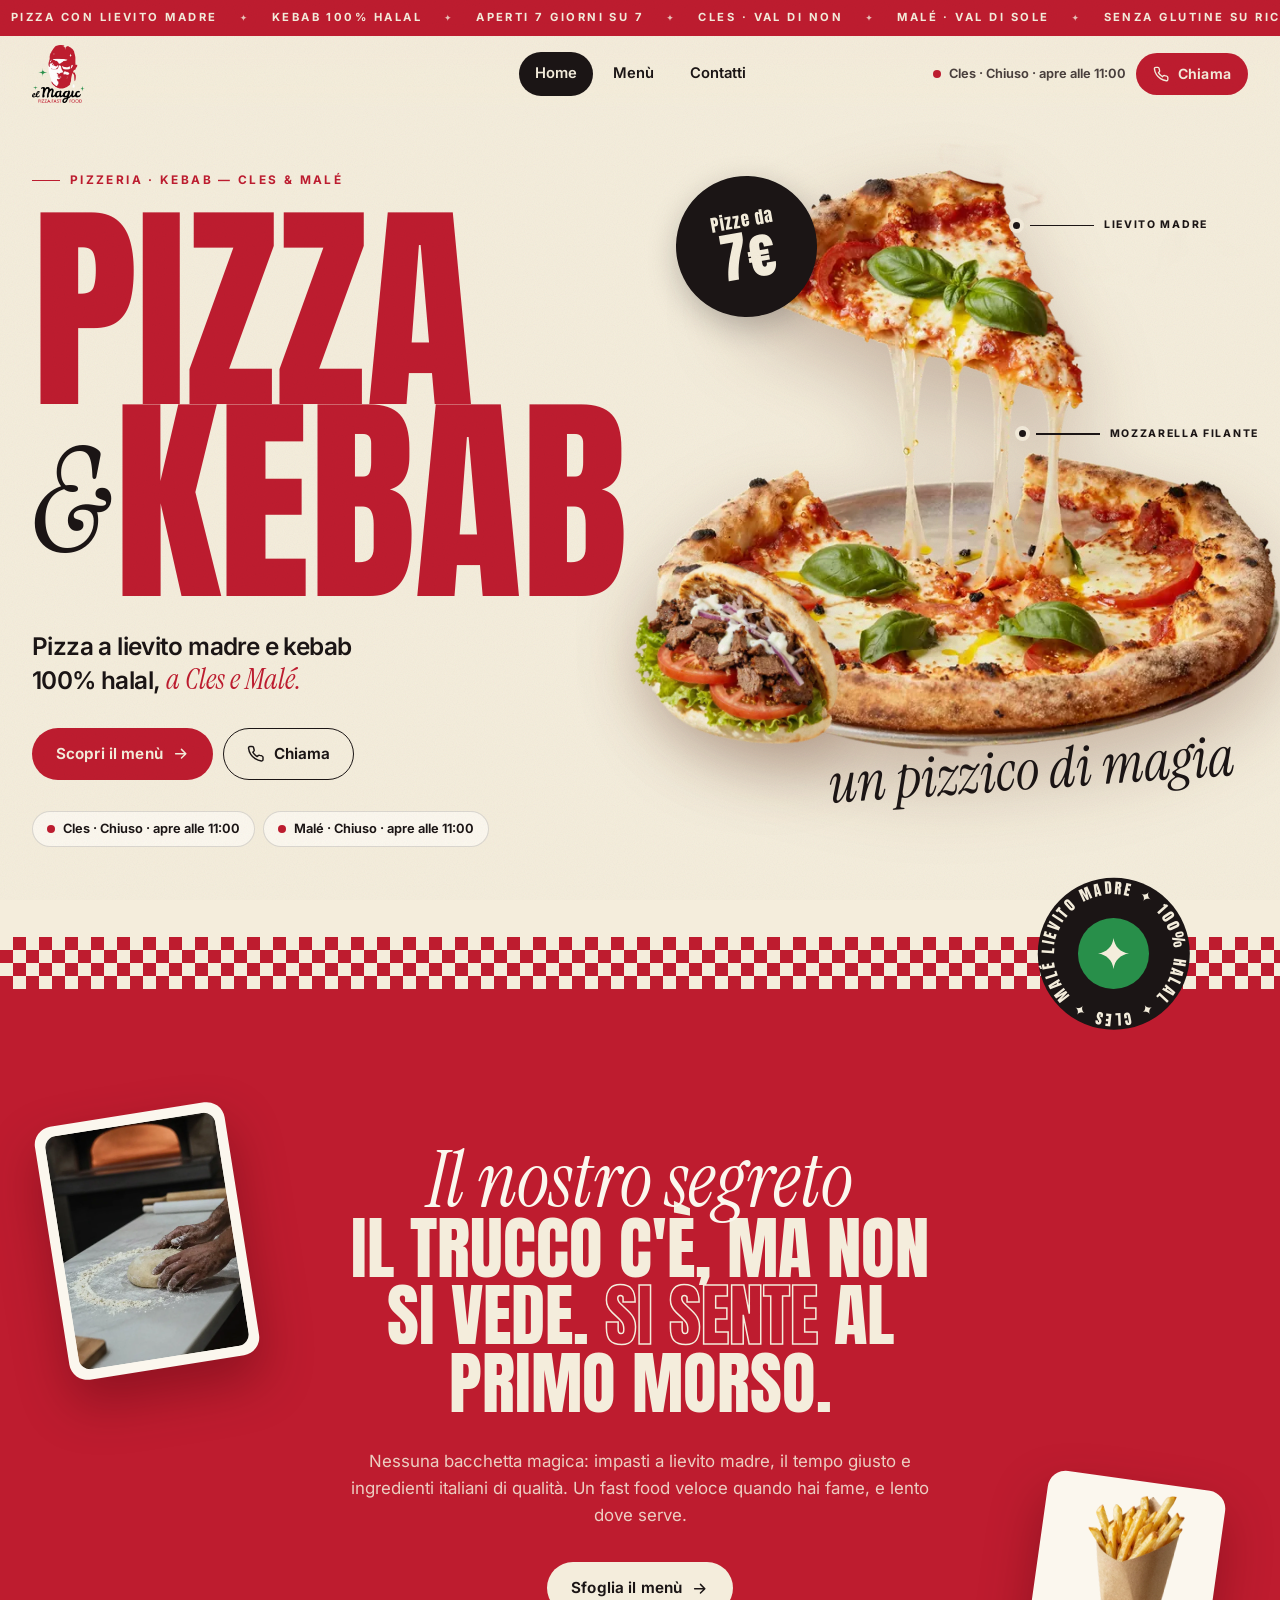
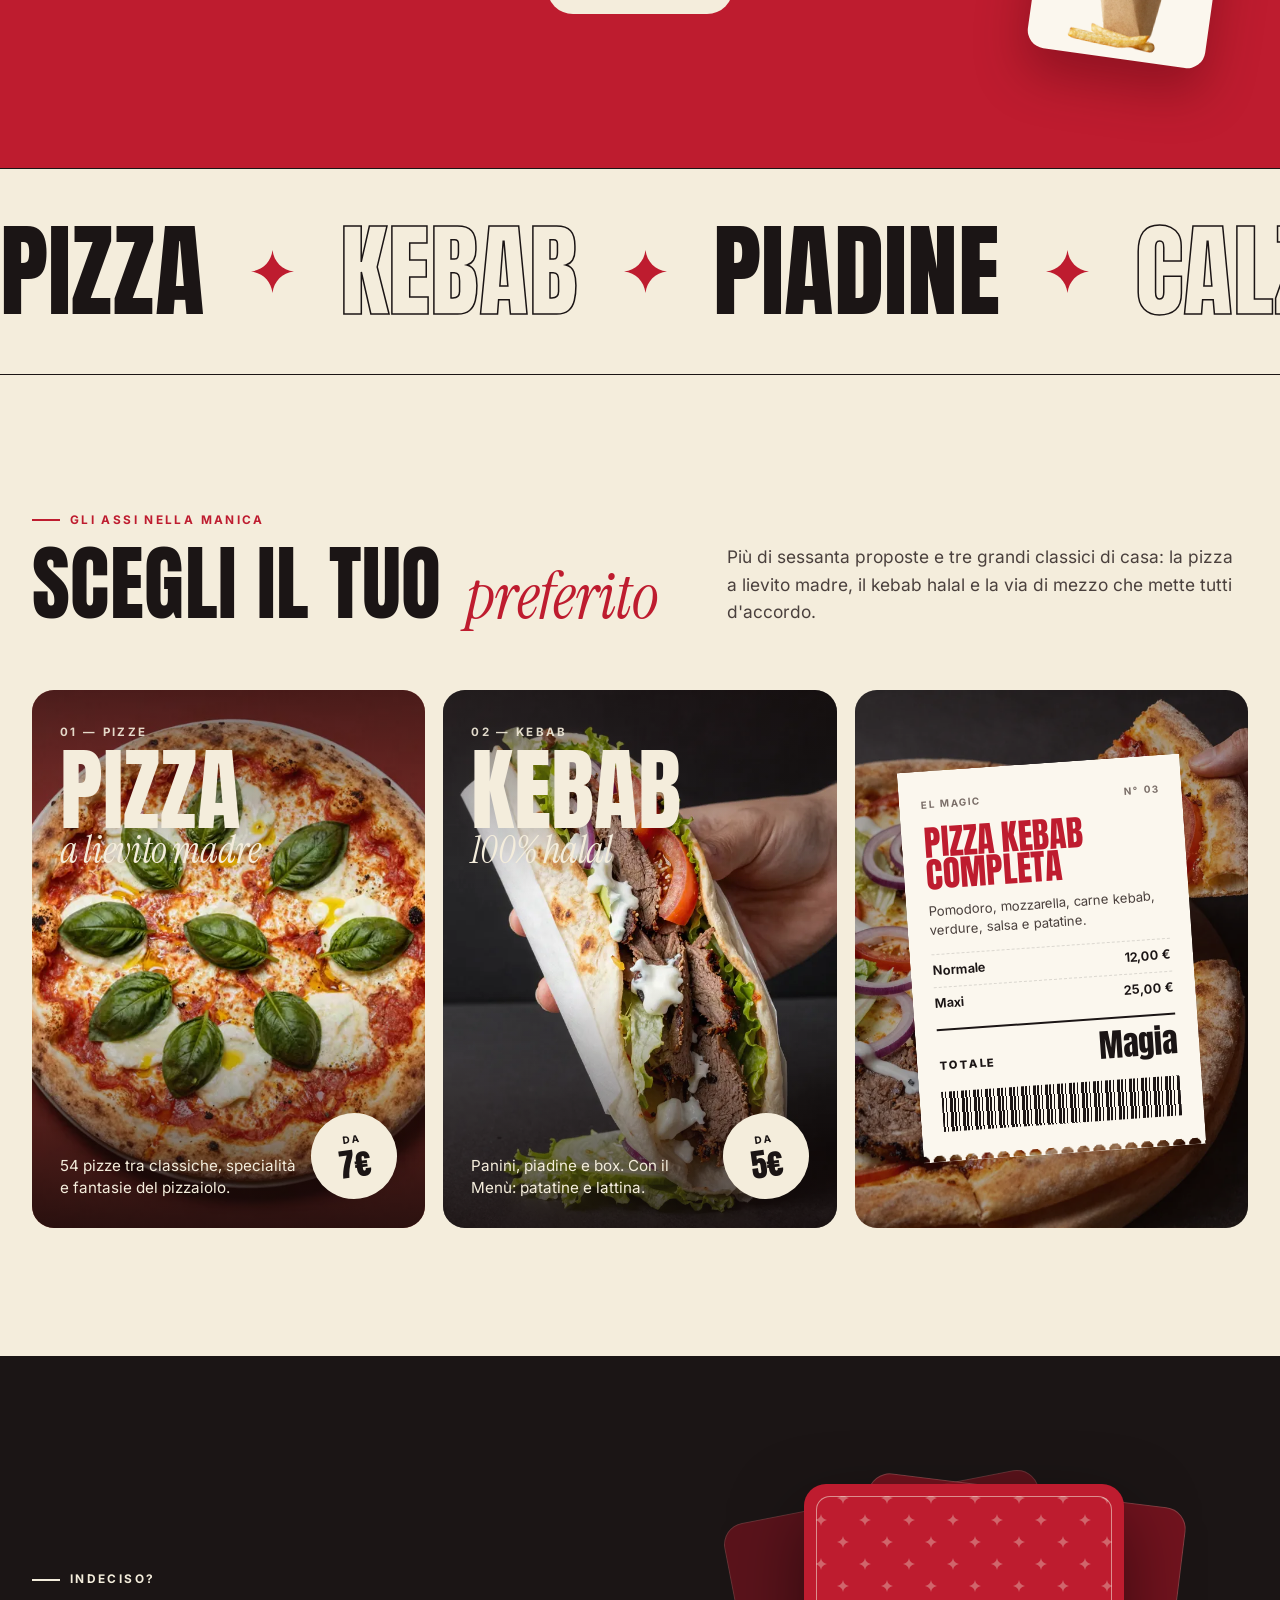
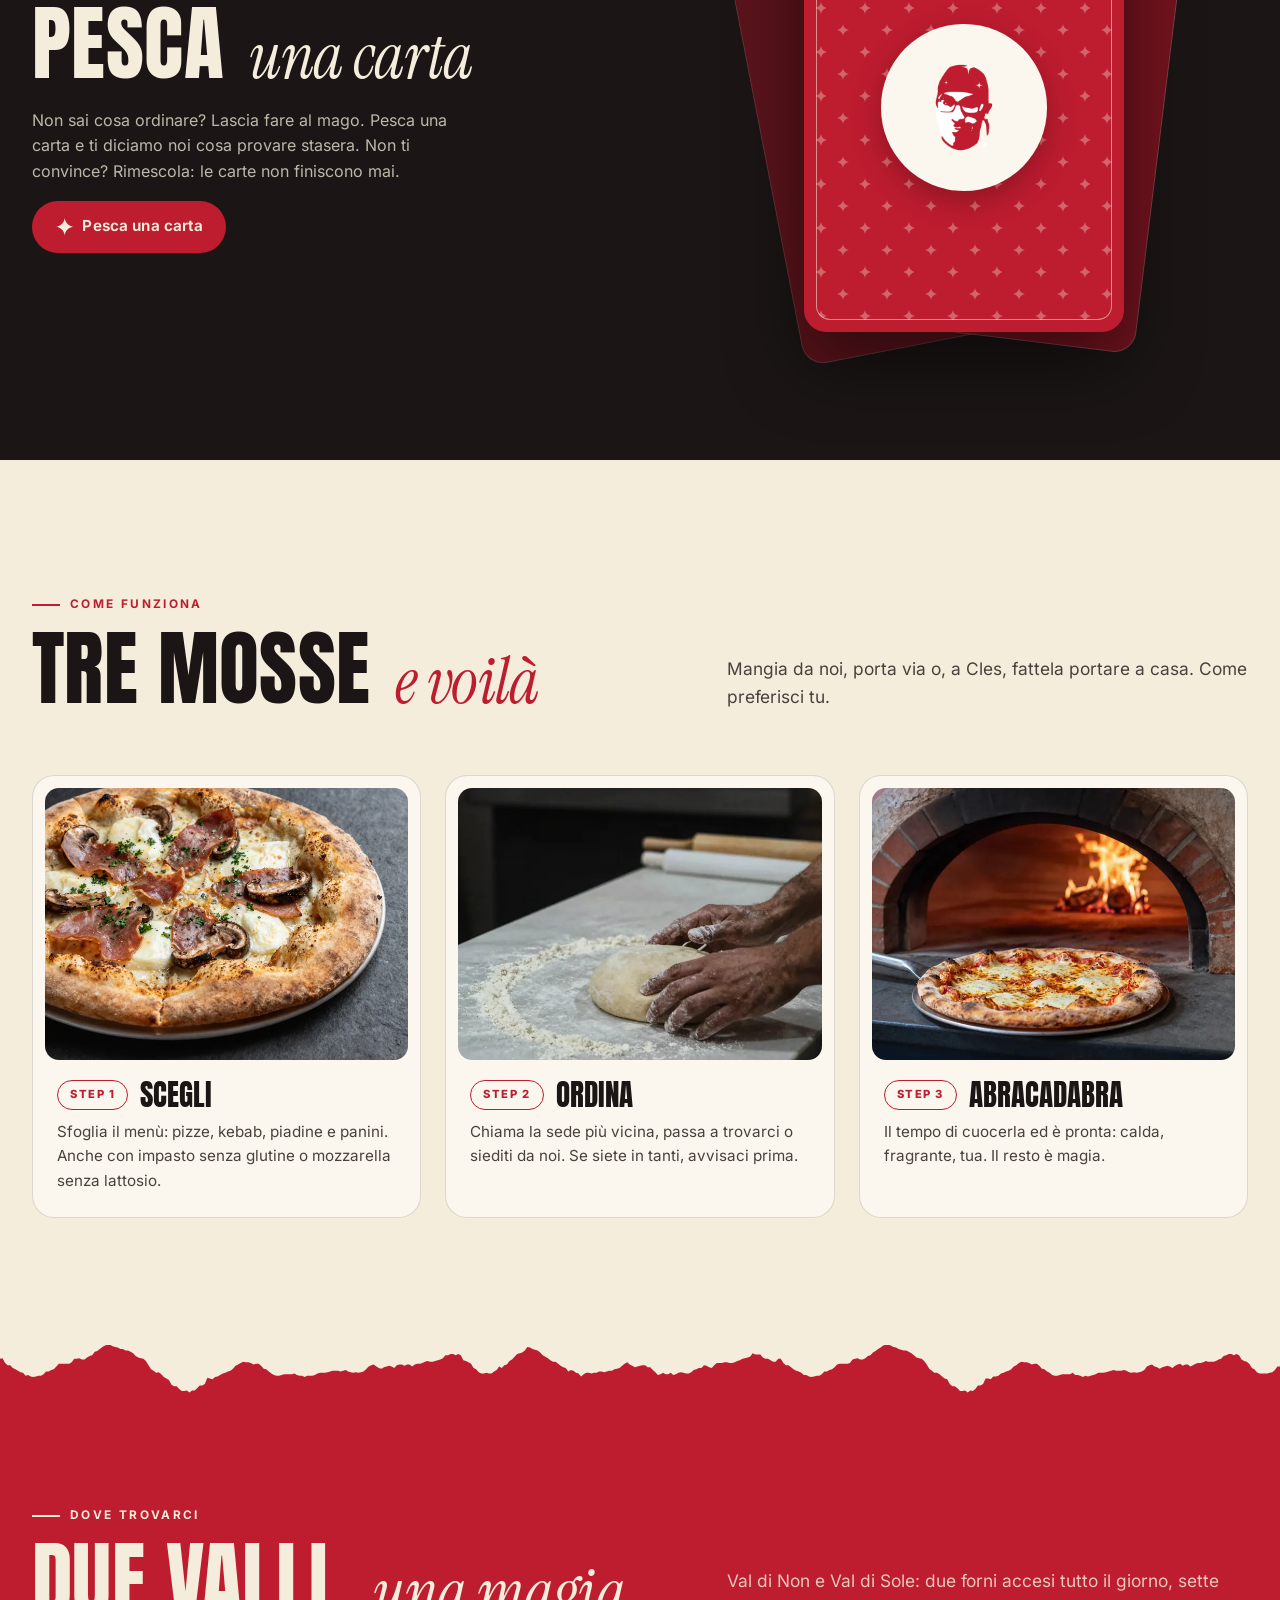
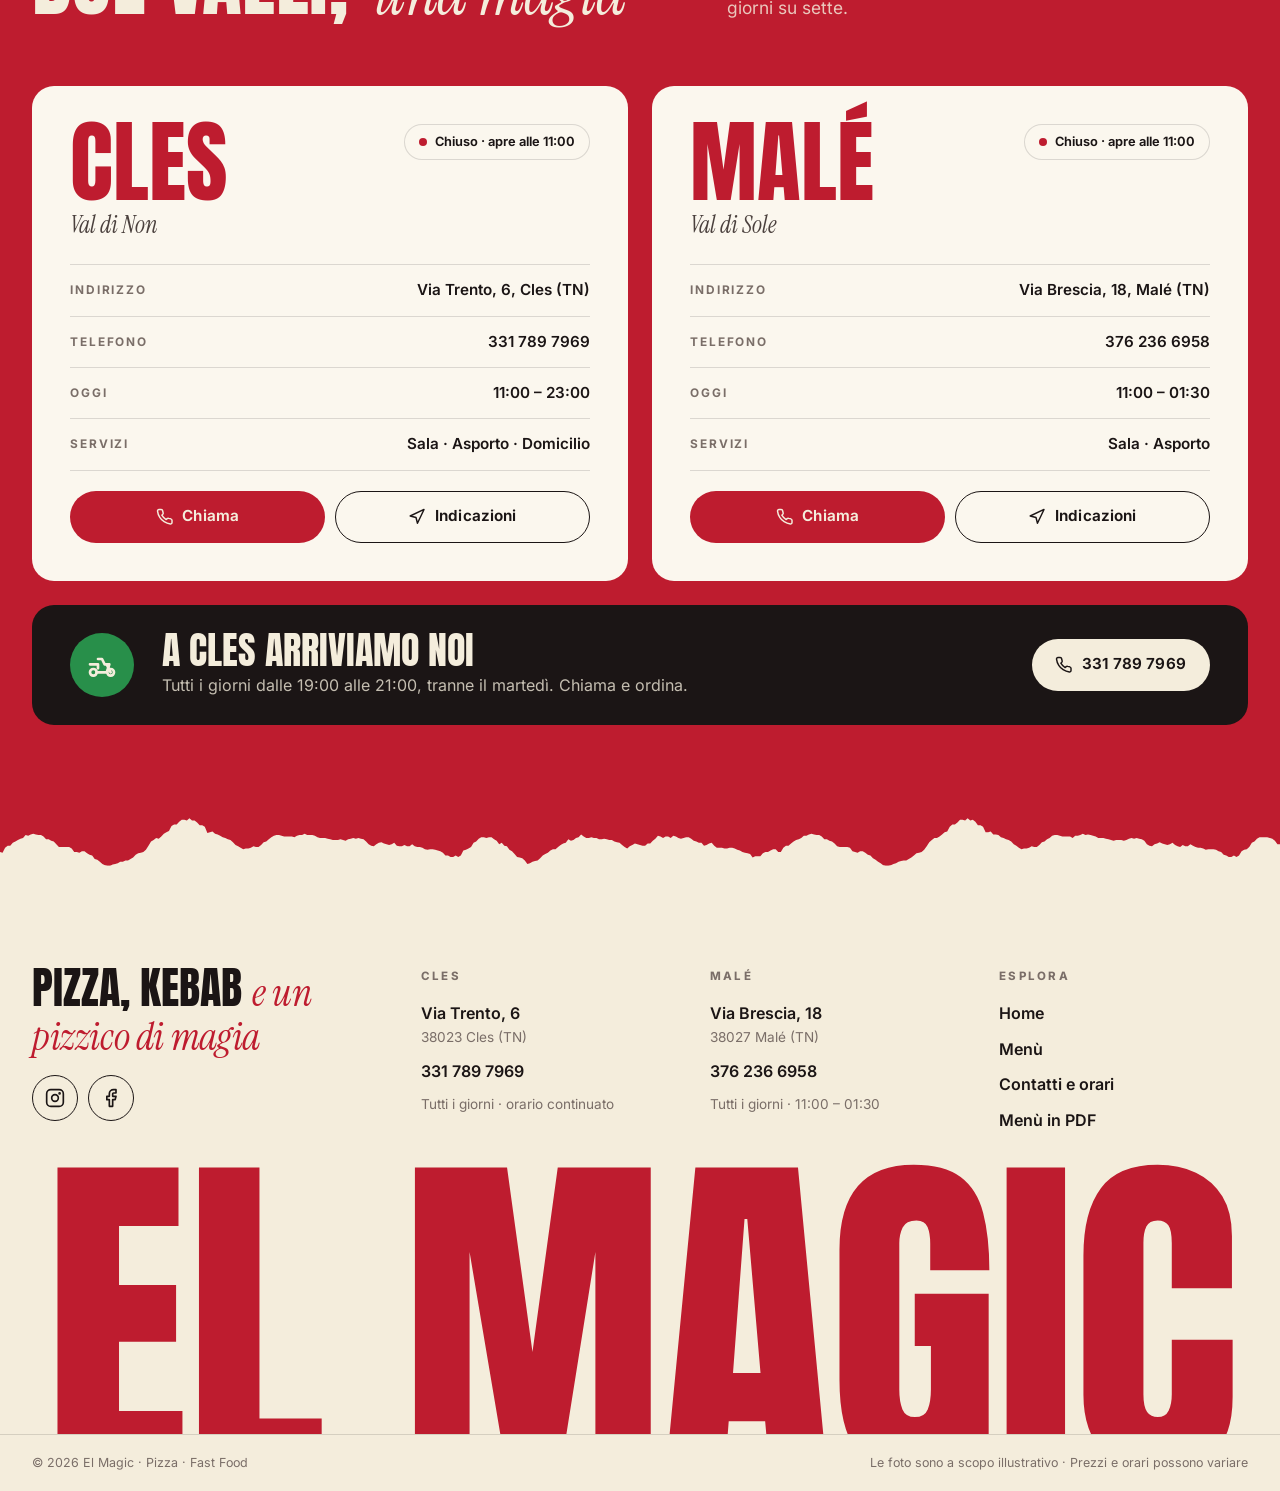
==== commit 91aa4a70: "Ridisegna il sito di El Magic in stile poster editoriale Nuova direzione artistica, più elegante e r" ====
--- a/index.html
+++ b/index.html
@@ -3,15 +3,15 @@
 <head>
 <meta charset="utf-8">
 <meta name="viewport" content="width=device-width, initial-scale=1, viewport-fit=cover">
-<title>El Magic | Pizza e fast food a Cles e Malé</title>
-<meta name="description" content="Pizza con lievito madre, kebab, panini e piadine a Cles e Malé (TN). Carne 100% halal, impasto senza glutine su richiesta. Aperti tutti i giorni con orario continuato.">
+<title>El Magic | Pizza e kebab a Cles e Malé</title>
+<meta name="description" content="Pizza con impasto a lievito madre, kebab 100% halal, panini e piadine a Cles e Malé (TN). Aperti tutti i giorni con orario continuato. Impasto senza glutine su richiesta.">
 <link rel="canonical" href="https://www.elmagic.it/">
-<meta name="theme-color" content="#be1c2f">
+<meta name="theme-color" content="#f4eddc">
 <meta property="og:type" content="website">
 <meta property="og:locale" content="it_IT">
 <meta property="og:site_name" content="El Magic Pizza Fast Food">
-<meta property="og:title" content="El Magic | Pizza e fast food a Cles e Malé">
-<meta property="og:description" content="Pizza con lievito madre, kebab, panini e piadine a Cles e Malé (TN). Carne 100% halal, impasto senza glutine su richiesta. Aperti tutti i giorni con orario continuato.">
+<meta property="og:title" content="El Magic | Pizza e kebab a Cles e Malé">
+<meta property="og:description" content="Pizza con impasto a lievito madre, kebab 100% halal, panini e piadine a Cles e Malé (TN). Aperti tutti i giorni con orario continuato. Impasto senza glutine su richiesta.">
 <meta property="og:url" content="https://www.elmagic.it/">
 <meta property="og:image" content="https://www.elmagic.it/assets/img/og-image.jpg">
 <meta property="og:image:width" content="1200">
@@ -21,169 +21,230 @@
 <link rel="icon" href="assets/img/favicon-32.png" type="image/png" sizes="32x32">
 <link rel="apple-touch-icon" href="assets/img/apple-touch-icon.png">
 <link rel="manifest" href="site.webmanifest">
-<link rel="preload" href="assets/fonts/montserrat-latin.woff2" as="font" type="font/woff2" crossorigin>
+<link rel="preload" href="assets/fonts/anton.woff2" as="font" type="font/woff2" crossorigin>
+<link rel="preload" href="assets/fonts/inter.woff2" as="font" type="font/woff2" crossorigin>
 <link rel="stylesheet" href="assets/css/style.css">
-<script type="application/ld+json">{"@context": "https://schema.org", "@graph": [{"@type": "Restaurant", "name": "El Magic Cles", "image": "https://www.elmagic.it/assets/img/og-image.jpg", "logo": "https://www.elmagic.it/assets/img/logo.png", "url": "https://www.elmagic.it/", "telephone": "+393317897969", "servesCuisine": ["Pizza", "Kebab", "Fast food"], "priceRange": "€", "acceptsReservations": "False", "hasMenu": "https://www.elmagic.it/menu/", "address": {"@type": "PostalAddress", "streetAddress": "Via Trento, 6", "postalCode": "38023", "addressLocality": "Cles", "addressRegion": "TN", "addressCountry": "IT"}, "openingHoursSpecification": [{"@type": "OpeningHoursSpecification", "dayOfWeek": "Sunday", "opens": "11:00", "closes": "23:00"}, {"@type": "OpeningHoursSpecification", "dayOfWeek": "Monday", "opens": "11:00", "closes": "22:30"}, {"@type": "OpeningHoursSpecification", "dayOfWeek": "Tuesday", "opens": "11:30", "closes": "22:30"}, {"@type": "OpeningHoursSpecification", "dayOfWeek": "Wednesday", "opens": "11:00", "closes": "22:30"}, {"@type": "OpeningHoursSpecification", "dayOfWeek": "Thursday", "opens": "11:00", "closes": "22:30"}, {"@type": "OpeningHoursSpecification", "dayOfWeek": "Friday", "opens": "11:00", "closes": "23:00"}, {"@type": "OpeningHoursSpecification", "dayOfWeek": "Saturday", "opens": "11:00", "closes": "23:00"}], "sameAs": ["https://www.instagram.com/el_magic_cles/", "https://www.facebook.com/elmagicpizzeria/"]}, {"@type": "Restaurant", "name": "El Magic Malé", "image": "https://www.elmagic.it/assets/img/og-image.jpg", "logo": "https://www.elmagic.it/assets/img/logo.png", "url": "https://www.elmagic.it/", "telephone": "+393762366958", "servesCuisine": ["Pizza", "Kebab", "Fast food"], "priceRange": "€", "acceptsReservations": "False", "hasMenu": "https://www.elmagic.it/menu/", "address": {"@type": "PostalAddress", "streetAddress": "Via Brescia, 18", "postalCode": "38027", "addressLocality": "Malé", "addressRegion": "TN", "addressCountry": "IT"}, "openingHoursSpecification": [{"@type": "OpeningHoursSpecification", "dayOfWeek": "Sunday", "opens": "11:00", "closes": "01:30"}, {"@type": "OpeningHoursSpecification", "dayOfWeek": "Monday", "opens": "11:00", "closes": "01:30"}, {"@type": "OpeningHoursSpecification", "dayOfWeek": "Tuesday", "opens": "11:00", "closes": "01:30"}, {"@type": "OpeningHoursSpecification", "dayOfWeek": "Wednesday", "opens": "11:00", "closes": "01:30"}, {"@type": "OpeningHoursSpecification", "dayOfWeek": "Thursday", "opens": "11:00", "closes": "01:30"}, {"@type": "OpeningHoursSpecification", "dayOfWeek": "Friday", "opens": "11:00", "closes": "01:30"}, {"@type": "OpeningHoursSpecification", "dayOfWeek": "Saturday", "opens": "11:00", "closes": "01:30"}], "sameAs": ["https://www.instagram.com/el_magic_cles/", "https://www.facebook.com/elmagicpizzeria/"]}]}</script>
+<script type="application/ld+json">{"@context": "https://schema.org", "@graph": [{"@type": "Restaurant", "name": "El Magic Cles", "image": "https://www.elmagic.it/assets/img/og-image.jpg", "logo": "https://www.elmagic.it/assets/img/logo-720.webp", "url": "https://www.elmagic.it/", "telephone": "+393317897969", "servesCuisine": ["Pizza", "Kebab", "Fast food"], "priceRange": "€", "hasMenu": "https://www.elmagic.it/menu/", "address": {"@type": "PostalAddress", "streetAddress": "Via Trento, 6", "postalCode": "38023", "addressLocality": "Cles", "addressRegion": "TN", "addressCountry": "IT"}, "openingHoursSpecification": [{"@type": "OpeningHoursSpecification", "dayOfWeek": "Sunday", "opens": "11:00", "closes": "23:00"}, {"@type": "OpeningHoursSpecification", "dayOfWeek": "Monday", "opens": "11:00", "closes": "22:30"}, {"@type": "OpeningHoursSpecification", "dayOfWeek": "Tuesday", "opens": "11:30", "closes": "22:30"}, {"@type": "OpeningHoursSpecification", "dayOfWeek": "Wednesday", "opens": "11:00", "closes": "22:30"}, {"@type": "OpeningHoursSpecification", "dayOfWeek": "Thursday", "opens": "11:00", "closes": "22:30"}, {"@type": "OpeningHoursSpecification", "dayOfWeek": "Friday", "opens": "11:00", "closes": "23:00"}, {"@type": "OpeningHoursSpecification", "dayOfWeek": "Saturday", "opens": "11:00", "closes": "23:00"}], "sameAs": ["https://www.instagram.com/el_magic_cles/", "https://www.facebook.com/elmagicpizzeria/"]}, {"@type": "Restaurant", "name": "El Magic Malé", "image": "https://www.elmagic.it/assets/img/og-image.jpg", "logo": "https://www.elmagic.it/assets/img/logo-720.webp", "url": "https://www.elmagic.it/", "telephone": "+393762366958", "servesCuisine": ["Pizza", "Kebab", "Fast food"], "priceRange": "€", "hasMenu": "https://www.elmagic.it/menu/", "address": {"@type": "PostalAddress", "streetAddress": "Via Brescia, 18", "postalCode": "38027", "addressLocality": "Malé", "addressRegion": "TN", "addressCountry": "IT"}, "openingHoursSpecification": [{"@type": "OpeningHoursSpecification", "dayOfWeek": "Sunday", "opens": "11:00", "closes": "01:30"}, {"@type": "OpeningHoursSpecification", "dayOfWeek": "Monday", "opens": "11:00", "closes": "01:30"}, {"@type": "OpeningHoursSpecification", "dayOfWeek": "Tuesday", "opens": "11:00", "closes": "01:30"}, {"@type": "OpeningHoursSpecification", "dayOfWeek": "Wednesday", "opens": "11:00", "closes": "01:30"}, {"@type": "OpeningHoursSpecification", "dayOfWeek": "Thursday", "opens": "11:00", "closes": "01:30"}, {"@type": "OpeningHoursSpecification", "dayOfWeek": "Friday", "opens": "11:00", "closes": "01:30"}, {"@type": "OpeningHoursSpecification", "dayOfWeek": "Saturday", "opens": "11:00", "closes": "01:30"}], "sameAs": ["https://www.instagram.com/el_magic_cles/", "https://www.facebook.com/elmagicpizzeria/"]}]}</script>
 </head>
 <body data-root="">
 <a class="skip-link" href="#main">Vai al contenuto</a>
+<div class="ticker" aria-hidden="true"><div class="ticker__track"><span>Pizza con lievito madre</span><span>Kebab 100% halal</span><span>Aperti 7 giorni su 7</span><span>Cles · Val di Non</span><span>Malé · Val di Sole</span><span>Senza glutine su richiesta</span><span>Domicilio a Cles</span><span>Pizza con lievito madre</span><span>Kebab 100% halal</span><span>Aperti 7 giorni su 7</span><span>Cles · Val di Non</span><span>Malé · Val di Sole</span><span>Senza glutine su richiesta</span><span>Domicilio a Cles</span></div></div>
 <header class="site-header">
   <div class="container">
     <a class="brand" href="./" aria-label="El Magic, torna alla home">
-      <img src="assets/img/logo-360.webp" alt="El Magic Pizza Fast Food" width="47" height="52">
+      <img src="assets/img/logo-360.webp" alt="El Magic Pizza Fast Food" width="53" height="58">
     </a>
     <nav class="nav" aria-label="Principale">
       <a href="./" aria-current="page">Home</a>
       <a href="menu/">Menù</a>
       <a href="contatti/">Contatti</a>
     </nav>
-    <a class="btn btn--sm header-cta" href="contatti/" data-call><svg viewBox="0 0 24 24" fill="none" stroke="currentColor" stroke-width="2" stroke-linecap="round" stroke-linejoin="round" aria-hidden="true"><path d="M22 16.9v3a2 2 0 0 1-2.2 2 19.8 19.8 0 0 1-8.6-3.1 19.5 19.5 0 0 1-6-6A19.8 19.8 0 0 1 2.1 4.2 2 2 0 0 1 4.1 2h3a2 2 0 0 1 2 1.7c.1.9.4 1.9.7 2.8a2 2 0 0 1-.5 2.1L8 9.9a16 16 0 0 0 6 6l1.3-1.3a2 2 0 0 1 2.1-.4c.9.3 1.8.6 2.8.7a2 2 0 0 1 1.7 2z"/></svg>Chiama</a>
+    <div class="header-actions">
+      <span class="header-status"><span class="status" data-status="cles" data-label="Cles">Cles</span></span>
+      <a class="btn btn--red btn--sm" href="contatti/" data-call><svg viewBox="0 0 24 24" fill="none" stroke="currentColor" stroke-width="2" stroke-linecap="round" stroke-linejoin="round" aria-hidden="true"><path d="M22 16.9v3a2 2 0 0 1-2.2 2 19.8 19.8 0 0 1-8.6-3.1 19.5 19.5 0 0 1-6-6A19.8 19.8 0 0 1 2.1 4.2 2 2 0 0 1 4.1 2h3a2 2 0 0 1 2 1.7c.1.9.4 1.9.7 2.8a2 2 0 0 1-.5 2.1L8 9.9a16 16 0 0 0 6 6l1.3-1.3a2 2 0 0 1 2.1-.4c.9.3 1.8.6 2.8.7a2 2 0 0 1 1.7 2z"/></svg>Chiama</a>
+    </div>
   </div>
 </header>
 
 <main id="main">
-  <section class="hero pattern torn-bottom">
-    <div class="container">
-      <img class="hero__logo" src="assets/img/logo-720.webp" srcset="assets/img/logo-360.webp 360w, assets/img/logo-720.webp 720w" sizes="(max-width: 430px) 70vw, 300px" width="300" height="331" alt="El Magic Pizza Fast Food" fetchpriority="high">
-      <h1 class="hero__title">Pizza, kebab e un pizzico di <em>magia</em>.</h1>
-      <p class="hero__lead">Impasti a lievito madre, ingredienti italiani e carne 100% halal. Ti aspettiamo a Cles e a Malé, tutti i giorni con orario continuato.</p>
-      <div class="hero__actions">
-        <a class="btn" href="menu/">Scopri il menù</a>
-        <a class="btn btn--ghost" href="contatti/">Dove siamo</a>
-      </div>
-      <ul class="hero__badges">
-        <li class="badge">Lievito madre</li>
-        <li class="badge">100% halal</li>
-        <li class="badge">Senza glutine su richiesta</li>
-        <li class="badge">Aperti 7 giorni su 7</li>
-      </ul>
-    </div>
-  </section>
-
-  <section class="section section--red" id="sedi" style="padding-top: 28px">
-    <div class="container">
-      <div class="section-head section-head--center reveal">
-        <span class="eyebrow"><svg class="sparkle" viewBox="0 0 24 24" fill="currentColor" aria-hidden="true"><path d="M12 0c.8 6.6 5.4 11.2 12 12-6.6.8-11.2 5.4-12 12-.8-6.6-5.4-11.2-12-12C6.6 11.2 11.2 6.6 12 0Z"/></svg>Due sedi, la stessa magia</span>
-        <h2 class="section-title">Passa a trovarci</h2>
-        <p class="section-lead">Mangia da noi o porta via: a Cles e a Malé il forno è acceso tutto il giorno.</p>
-      </div>
-      <div class="sedi-grid">
-        <article class="sede-card reveal" id="sede-cles">
-        <div class="sede-card__top">
-          <div><h3 class="sede-card__name">Cles</h3><span class="sede-card__valley">Val di Non</span></div>
-          <span class="status" data-status="cles">Orario continuato</span>
-        </div>
-        <p class="sede-card__line"><svg viewBox="0 0 24 24" fill="none" stroke="currentColor" stroke-width="2" stroke-linecap="round" stroke-linejoin="round" aria-hidden="true"><path d="M20 10c0 6-8 12-8 12s-8-6-8-12a8 8 0 0 1 16 0z"/><circle cx="12" cy="10" r="3"/></svg><a href="https://www.google.com/maps/search/?api=1&query=El+Magic+Pizzeria+Fast+Food+Via+Trento+6+38023+Cles+TN" target="_blank" rel="noopener">Via Trento, 6, 38023 Cles (TN)</a></p>
-        <p class="sede-card__line"><svg viewBox="0 0 24 24" fill="none" stroke="currentColor" stroke-width="2" stroke-linecap="round" stroke-linejoin="round" aria-hidden="true"><path d="M22 16.9v3a2 2 0 0 1-2.2 2 19.8 19.8 0 0 1-8.6-3.1 19.5 19.5 0 0 1-6-6A19.8 19.8 0 0 1 2.1 4.2 2 2 0 0 1 4.1 2h3a2 2 0 0 1 2 1.7c.1.9.4 1.9.7 2.8a2 2 0 0 1-.5 2.1L8 9.9a16 16 0 0 0 6 6l1.3-1.3a2 2 0 0 1 2.1-.4c.9.3 1.8.6 2.8.7a2 2 0 0 1 1.7 2z"/></svg><a href="tel:+393317897969">331 789 7969</a></p>
-        <p class="sede-card__line"><svg viewBox="0 0 24 24" fill="none" stroke="currentColor" stroke-width="2" stroke-linecap="round" stroke-linejoin="round" aria-hidden="true"><circle cx="12" cy="12" r="10"/><polyline points="12 6 12 12 16 14"/></svg><span>Oggi: <span data-today="cles">orario continuato</span></span></p>
-        <ul class="chips" aria-label="Servizi"><li class="chip">Posti a sedere</li><li class="chip">Asporto</li><li class="chip chip--green">Consegna a domicilio</li></ul>
-        
-        <div class="sede-card__actions">
-          <a class="btn btn--red" href="tel:+393317897969"><svg viewBox="0 0 24 24" fill="none" stroke="currentColor" stroke-width="2" stroke-linecap="round" stroke-linejoin="round" aria-hidden="true"><path d="M22 16.9v3a2 2 0 0 1-2.2 2 19.8 19.8 0 0 1-8.6-3.1 19.5 19.5 0 0 1-6-6A19.8 19.8 0 0 1 2.1 4.2 2 2 0 0 1 4.1 2h3a2 2 0 0 1 2 1.7c.1.9.4 1.9.7 2.8a2 2 0 0 1-.5 2.1L8 9.9a16 16 0 0 0 6 6l1.3-1.3a2 2 0 0 1 2.1-.4c.9.3 1.8.6 2.8.7a2 2 0 0 1 1.7 2z"/></svg>Chiama</a>
-          <a class="btn btn--ghost" href="https://www.google.com/maps/search/?api=1&query=El+Magic+Pizzeria+Fast+Food+Via+Trento+6+38023+Cles+TN" target="_blank" rel="noopener"><svg viewBox="0 0 24 24" fill="none" stroke="currentColor" stroke-width="2" stroke-linecap="round" stroke-linejoin="round" aria-hidden="true"><polygon points="3 11 22 2 13 21 11 13 3 11"/></svg>Indicazioni</a>
-        </div>
-      </article>
-        <article class="sede-card reveal" id="sede-male">
-        <div class="sede-card__top">
-          <div><h3 class="sede-card__name">Malé</h3><span class="sede-card__valley">Val di Sole</span></div>
-          <span class="status" data-status="male">Orario continuato</span>
-        </div>
-        <p class="sede-card__line"><svg viewBox="0 0 24 24" fill="none" stroke="currentColor" stroke-width="2" stroke-linecap="round" stroke-linejoin="round" aria-hidden="true"><path d="M20 10c0 6-8 12-8 12s-8-6-8-12a8 8 0 0 1 16 0z"/><circle cx="12" cy="10" r="3"/></svg><a href="https://www.google.com/maps/search/?api=1&query=El+Magic+Via+Brescia+18+38027+Mal%C3%A9+TN" target="_blank" rel="noopener">Via Brescia, 18, 38027 Malé (TN)</a></p>
-        <p class="sede-card__line"><svg viewBox="0 0 24 24" fill="none" stroke="currentColor" stroke-width="2" stroke-linecap="round" stroke-linejoin="round" aria-hidden="true"><path d="M22 16.9v3a2 2 0 0 1-2.2 2 19.8 19.8 0 0 1-8.6-3.1 19.5 19.5 0 0 1-6-6A19.8 19.8 0 0 1 2.1 4.2 2 2 0 0 1 4.1 2h3a2 2 0 0 1 2 1.7c.1.9.4 1.9.7 2.8a2 2 0 0 1-.5 2.1L8 9.9a16 16 0 0 0 6 6l1.3-1.3a2 2 0 0 1 2.1-.4c.9.3 1.8.6 2.8.7a2 2 0 0 1 1.7 2z"/></svg><a href="tel:+393762366958">376 236 6958</a></p>
-        <p class="sede-card__line"><svg viewBox="0 0 24 24" fill="none" stroke="currentColor" stroke-width="2" stroke-linecap="round" stroke-linejoin="round" aria-hidden="true"><circle cx="12" cy="12" r="10"/><polyline points="12 6 12 12 16 14"/></svg><span>Oggi: <span data-today="male">orario continuato</span></span></p>
-        <ul class="chips" aria-label="Servizi"><li class="chip">Posti a sedere</li><li class="chip">Asporto</li></ul>
-        
-        <div class="sede-card__actions">
-          <a class="btn btn--red" href="tel:+393762366958"><svg viewBox="0 0 24 24" fill="none" stroke="currentColor" stroke-width="2" stroke-linecap="round" stroke-linejoin="round" aria-hidden="true"><path d="M22 16.9v3a2 2 0 0 1-2.2 2 19.8 19.8 0 0 1-8.6-3.1 19.5 19.5 0 0 1-6-6A19.8 19.8 0 0 1 2.1 4.2 2 2 0 0 1 4.1 2h3a2 2 0 0 1 2 1.7c.1.9.4 1.9.7 2.8a2 2 0 0 1-.5 2.1L8 9.9a16 16 0 0 0 6 6l1.3-1.3a2 2 0 0 1 2.1-.4c.9.3 1.8.6 2.8.7a2 2 0 0 1 1.7 2z"/></svg>Chiama</a>
-          <a class="btn btn--ghost" href="https://www.google.com/maps/search/?api=1&query=El+Magic+Via+Brescia+18+38027+Mal%C3%A9+TN" target="_blank" rel="noopener"><svg viewBox="0 0 24 24" fill="none" stroke="currentColor" stroke-width="2" stroke-linecap="round" stroke-linejoin="round" aria-hidden="true"><polygon points="3 11 22 2 13 21 11 13 3 11"/></svg>Indicazioni</a>
-        </div>
-      </article>
-      </div>
-      <p style="text-align:center; margin: 32px 0 0"><a class="btn btn--white" href="contatti/">Orari completi e mappe</a></p>
-    </div>
-  </section>
+  <section class="hero">
+    <div class="container">
+      <div class="hero__stage">
+        <div class="hero__left">
+          <span class="eyebrow ">Pizzeria · Kebab — Cles &amp; Malé</span>
+          <div class="hero__type" aria-hidden="true"><span>Pizza</span><span><span class="hero__amp">&amp;</span>Kebab</span></div>
+          <h1>Pizza a lievito madre e kebab 100% halal, <em>a Cles e Malé.</em></h1>
+          <div class="hero__actions">
+            <a class="btn btn--red" href="menu/">Scopri il menù<svg class="arrow" viewBox="0 0 24 24" fill="none" stroke="currentColor" stroke-width="2" stroke-linecap="round" stroke-linejoin="round" aria-hidden="true"><path d="M5 12h14M13 6l6 6-6 6"/></svg></a>
+            <a class="btn btn--outline" href="contatti/" data-call><svg viewBox="0 0 24 24" fill="none" stroke="currentColor" stroke-width="2" stroke-linecap="round" stroke-linejoin="round" aria-hidden="true"><path d="M22 16.9v3a2 2 0 0 1-2.2 2 19.8 19.8 0 0 1-8.6-3.1 19.5 19.5 0 0 1-6-6A19.8 19.8 0 0 1 2.1 4.2 2 2 0 0 1 4.1 2h3a2 2 0 0 1 2 1.7c.1.9.4 1.9.7 2.8a2 2 0 0 1-.5 2.1L8 9.9a16 16 0 0 0 6 6l1.3-1.3a2 2 0 0 1 2.1-.4c.9.3 1.8.6 2.8.7a2 2 0 0 1 1.7 2z"/></svg>Chiama</a>
+          </div>
+          <div class="hero__live">
+            <span class="pill"><span class="status" data-status="cles" data-label="Cles">Cles</span></span>
+            <span class="pill"><span class="status" data-status="male" data-label="Malé">Malé</span></span>
+          </div>
+        </div>
+        <div class="hero__right">
+          <img class="hero__slice" src="assets/img/foto/pizza-trancio-700.webp" srcset="assets/img/foto/pizza-trancio-700.webp 700w, assets/img/foto/pizza-trancio-1200.webp 1200w" sizes="(max-width: 760px) 92vw, 46vw" width="1200" height="1206" alt="Trancio di pizza margherita sollevato, con la mozzarella che fila" fetchpriority="high">
+          <div class="hero__stamp" aria-hidden="true"><small>Pizze da</small><strong>7€</strong></div>
+          <span class="callout callout--1" aria-hidden="true"><i></i>Lievito madre</span>
+          <span class="callout callout--2" aria-hidden="true"><i></i>Mozzarella filante</span>
+          <span class="hero__script" aria-hidden="true">un pizzico di magia</span>
+        </div>
+        <img class="hero__kebab" src="assets/img/foto/panino-kebab-500.webp" srcset="assets/img/foto/panino-kebab-500.webp 500w, assets/img/foto/panino-kebab-900.webp 900w" sizes="(max-width: 760px) 40vw, 17vw" width="900" height="878" alt="Panino kebab con carne, insalata, pomodoro e salsa">
+      </div>
+    </div>
+  </section>
+
+  <div class="checker" style="position:relative" aria-hidden="true"><div class="badge-spin" aria-hidden="true">
+      <svg viewBox="0 0 200 200"><defs><path id="circ" d="M100,100 m-78,0 a78,78 0 1,1 156,0 a78,78 0 1,1 -156,0"/></defs>
+        <circle cx="100" cy="100" r="99" fill="#1b1515"/>
+        <text fill="#f4eddc" font-family="Anton, Impact, sans-serif" font-size="19" letter-spacing="3.2"><textPath href="#circ">LIEVITO MADRE ✦ 100% HALAL ✦ CLES ✦ MALÉ ✦</textPath></text>
+      </svg>
+      <span class="badge-spin__core"><svg viewBox="0 0 24 24" fill="currentColor" aria-hidden="true"><path d="M12 0c.8 6.6 5.4 11.2 12 12-6.6.8-11.2 5.4-12 12-.8-6.6-5.4-11.2-12-12C6.6 11.2 11.2 6.6 12 0Z"/></svg></span>
+    </div></div>
+
+  <section class="manifesto">
+    <div class="sticker sticker--1" aria-hidden="true"><img src="assets/img/foto/impasto-700.webp" srcset="assets/img/foto/impasto-700.webp 700w, assets/img/foto/impasto-1300.webp 1300w" sizes="230px" alt="" loading="lazy" decoding="async"></div>
+    <div class="sticker sticker--2" aria-hidden="true"><img src="assets/img/foto/patatine-500.webp" alt="" loading="lazy" style="object-fit:contain"></div>
+    <div class="container">
+      <span class="manifesto__script reveal">Il nostro segreto</span>
+      <h2 class="manifesto__text reveal">Il trucco c'è, ma non si vede. <em>Si sente</em> al primo morso.</h2>
+      <p class="reveal">Nessuna bacchetta magica: impasti a lievito madre, il tempo giusto e ingredienti italiani di qualità. Un fast food veloce quando hai fame, e lento dove serve.</p>
+      <a class="btn btn--cream reveal" href="menu/">Sfoglia il menù<svg class="arrow" viewBox="0 0 24 24" fill="none" stroke="currentColor" stroke-width="2" stroke-linecap="round" stroke-linejoin="round" aria-hidden="true"><path d="M5 12h14M13 6l6 6-6 6"/></svg></a>
+    </div>
+  </section>
+
+  <div class="marquee" aria-hidden="true"><div class="marquee__track"><span>Pizza</span><span>Kebab</span><span>Piadine</span><span>Calzoni</span><span>Panini</span><span>Box kebab</span><span>Patatine</span><span>Pizza</span><span>Kebab</span><span>Piadine</span><span>Calzoni</span><span>Panini</span><span>Box kebab</span><span>Patatine</span></div></div>
 
   <section class="section">
     <div class="container">
-      <div class="section-head reveal">
-        <span class="eyebrow"><svg class="sparkle" viewBox="0 0 24 24" fill="currentColor" aria-hidden="true"><path d="M12 0c.8 6.6 5.4 11.2 12 12-6.6.8-11.2 5.4-12 12-.8-6.6-5.4-11.2-12-12C6.6 11.2 11.2 6.6 12 0Z"/></svg>Perché ci tornerai</span>
-        <h2 class="section-title">Fatto bene, servito veloce.</h2>
-        <p class="section-lead">Un fast food come piace a noi: veloce nel servizio, lento dove conta, cioè nella lievitazione.</p>
-      </div>
-      <ul class="features">
-        <li class="feature reveal"><div class="feature__icon"><svg viewBox="0 0 24 24" fill="none" stroke="currentColor" stroke-width="2" stroke-linecap="round" stroke-linejoin="round" aria-hidden="true"><path d="M2 22 16 8"/><path d="M3.47 12.53 5 11l1.53 1.53a3.5 3.5 0 0 1 0 4.94L5 19l-1.53-1.53a3.5 3.5 0 0 1 0-4.94Z"/><path d="M7.47 8.53 9 7l1.53 1.53a3.5 3.5 0 0 1 0 4.94L9 15l-1.53-1.53a3.5 3.5 0 0 1 0-4.94Z"/><path d="M11.47 4.53 13 3l1.53 1.53a3.5 3.5 0 0 1 0 4.94L13 11l-1.53-1.53a3.5 3.5 0 0 1 0-4.94Z"/><path d="M20 2h2v2a4 4 0 0 1-4 4h-2V6a4 4 0 0 1 4-4Z"/></svg></div><h3>Lievito madre</h3><p>Tutti i nostri impasti lievitano con lievito madre, per una pizza leggera e digeribile. La vuoi integrale? Basta chiedere.</p></li>
-        <li class="feature reveal"><div class="feature__icon"><svg viewBox="0 0 24 24" fill="none" stroke="currentColor" stroke-width="2" stroke-linecap="round" stroke-linejoin="round" aria-hidden="true"><path d="M19 14c1.49-1.46 3-3.21 3-5.5A5.5 5.5 0 0 0 16.5 3c-1.76 0-3 .5-4.5 2-1.5-1.5-2.74-2-4.5-2A5.5 5.5 0 0 0 2 8.5c0 2.3 1.5 4.05 3 5.5l7 7Z"/></svg></div><h3>Qualità italiana</h3><p>Mozzarella, salumi, formaggi e verdure: scegliamo prodotti italiani di alta qualità.</p></li>
-        <li class="feature reveal"><div class="feature__icon"><svg viewBox="0 0 24 24" fill="none" stroke="currentColor" stroke-width="2" stroke-linecap="round" stroke-linejoin="round" aria-hidden="true"><path d="M12 22c5.5 0 10-4.5 10-10S17.5 2 12 2 2 6.5 2 12s4.5 10 10 10Z"/><path d="m9 12 2 2 4-4"/></svg></div><h3>100% halal</h3><p>Tutto quello che prepariamo è rigorosamente halal, dal kebab al pollo.</p></li>
-        <li class="feature reveal"><div class="feature__icon"><svg viewBox="0 0 24 24" fill="currentColor" aria-hidden="true"><path d="M12 0c.8 6.6 5.4 11.2 12 12-6.6.8-11.2 5.4-12 12-.8-6.6-5.4-11.2-12-12C6.6 11.2 11.2 6.6 12 0Z"/></svg></div><h3>Per tutti i gusti</h3><p>Impasto senza glutine e mozzarella senza lattosio su richiesta, e tanti piatti vegetariani.</p></li>
-      </ul>
-    </div>
-  </section>
-
-  <section class="section section--cream">
-    <div class="container">
-      <div class="section-head reveal">
-        <span class="eyebrow"><svg class="sparkle" viewBox="0 0 24 24" fill="currentColor" aria-hidden="true"><path d="M12 0c.8 6.6 5.4 11.2 12 12-6.6.8-11.2 5.4-12 12-.8-6.6-5.4-11.2-12-12C6.6 11.2 11.2 6.6 12 0Z"/></svg>I preferiti di casa</span>
-        <h2 class="section-title">Da qui non si sbaglia.</h2>
-        <p class="section-lead">Le pizze e i kebab che ti consigliamo noi. Il resto lo trovi nel menù completo.</p>
-      </div>
-      <div class="dish-grid dish-grid--3" data-featured></div>
-      <p style="margin: 28px 0 0"><a class="btn btn--red" href="menu/">Vedi tutto il menù</a></p>
+      <div class="section-head section-head--split">
+        <div class="reveal"><span class="eyebrow ">Gli assi nella manica</span><h2 class="display title-lg">Scegli il tuo <span class="script">preferito</span></h2></div>
+        <p class="lead reveal">Più di sessanta proposte e tre grandi classici di casa: la pizza a lievito madre, il kebab halal e la via di mezzo che mette tutti d'accordo.</p>
+      </div>
+      <div class="aces">
+        <a class="ace reveal" href="menu/#classiche">
+          <img src="assets/img/foto/margherita-700.webp" srcset="assets/img/foto/margherita-700.webp 700w, assets/img/foto/margherita-1300.webp 1300w" sizes="(max-width: 760px) 92vw, 33vw" alt="Pizza margherita vista dall&#x27;alto" loading="lazy" decoding="async">
+          <div><span class="ace__num">01 — Pizze</span><h3 class="ace__title">Pizza<span class="script">a lievito madre</span></h3></div>
+          <div class="ace__foot"><p>54 pizze tra classiche, specialità e fantasie del pizzaiolo.</p><span class="price-coin"><small>da</small><strong>7€</strong></span></div>
+        </a>
+        <a class="ace reveal reveal-d1" href="menu/#kebab">
+          <img src="assets/img/foto/piadina-kebab-700.webp" srcset="assets/img/foto/piadina-kebab-700.webp 700w, assets/img/foto/piadina-kebab-1300.webp 1300w" sizes="(max-width: 760px) 92vw, 33vw" alt="Piadina kebab con carne, insalata, pomodoro e salsa" loading="lazy" decoding="async">
+          <div><span class="ace__num">02 — Kebab</span><h3 class="ace__title">Kebab<span class="script">100% halal</span></h3></div>
+          <div class="ace__foot"><p>Panini, piadine e box. Con il Menù: patatine e lattina.</p><span class="price-coin"><small>da</small><strong>5€</strong></span></div>
+        </a>
+        <a class="ace ace--receipt reveal reveal-d2" href="menu/#pizza-kebab">
+          <img src="assets/img/foto/pizza-kebab-700.webp" srcset="assets/img/foto/pizza-kebab-700.webp 700w, assets/img/foto/pizza-kebab-1300.webp 1300w" sizes="(max-width: 760px) 92vw, 33vw" alt="Pizza kebab con cipolla rossa e salsa bianca" loading="lazy" decoding="async">
+          <div class="receipt">
+            <div class="receipt__head"><span>El Magic</span><span>N° 03</span></div>
+            <h3>Pizza kebab completa</h3>
+            <p>Pomodoro, mozzarella, carne kebab, verdure, salsa e patatine.</p>
+            <div class="receipt__row"><span>Normale</span><span>12,00 €</span></div>
+            <div class="receipt__row"><span>Maxi</span><span>25,00 €</span></div>
+            <div class="receipt__total"><span>TOTALE</span><strong>Magia</strong></div>
+            <div class="barcode"></div>
+          </div>
+        </a>
+      </div>
+    </div>
+  </section>
+
+  <section class="section trick on-dark">
+    <div class="container trick__grid">
+      <div class="reveal">
+        <span class="eyebrow eyebrow--light">Indeciso?</span>
+        <h2 class="display title-lg">Pesca <span class="script">una carta</span></h2>
+        <p>Non sai cosa ordinare? Lascia fare al mago. Pesca una carta e ti diciamo noi cosa provare stasera. Non ti convince? Rimescola: le carte non finiscono mai.</p>
+        <button class="btn btn--red" type="button" data-trick-btn><svg viewBox="0 0 24 24" fill="currentColor" aria-hidden="true"><path d="M12 0c.8 6.6 5.4 11.2 12 12-6.6.8-11.2 5.4-12 12-.8-6.6-5.4-11.2-12-12C6.6 11.2 11.2 6.6 12 0Z"/></svg>Pesca una carta</button>
+      </div>
+      <div class="deck reveal reveal-d1" data-trick>
+        <div class="deck__ghost"></div><div class="deck__ghost"></div>
+        <div class="card" role="button" tabindex="0" aria-label="Pesca una carta">
+          <div class="card__face card__back"><img src="assets/img/emblema.webp" alt="" width="512" height="512"></div>
+          <div class="card__face card__front" aria-live="polite">
+            <span class="card__corner card__corner--tl">A<svg viewBox="0 0 24 24" fill="currentColor" aria-hidden="true"><path d="M12 0c.8 6.6 5.4 11.2 12 12-6.6.8-11.2 5.4-12 12-.8-6.6-5.4-11.2-12-12C6.6 11.2 11.2 6.6 12 0Z"/></svg></span>
+            <span class="card__corner card__corner--br">A<svg viewBox="0 0 24 24" fill="currentColor" aria-hidden="true"><path d="M12 0c.8 6.6 5.4 11.2 12 12-6.6.8-11.2 5.4-12 12-.8-6.6-5.4-11.2-12-12C6.6 11.2 11.2 6.6 12 0Z"/></svg></span>
+            <span class="card__cat"></span><p class="card__name"></p><p class="card__desc"></p><p class="card__price"></p>
+          </div>
+        </div>
+      </div>
     </div>
   </section>
 
   <section class="section">
     <div class="container">
-      <div class="magic reveal" data-magic>
-        <div class="magic__stars" aria-hidden="true">
-          <svg viewBox="0 0 24 24" fill="currentColor" style="width:26px;bottom:10%;right:46%"><path d="M12 0c.8 6.6 5.4 11.2 12 12-6.6.8-11.2 5.4-12 12-.8-6.6-5.4-11.2-12-12C6.6 11.2 11.2 6.6 12 0Z"/></svg>
-          <svg viewBox="0 0 24 24" fill="currentColor" style="width:14px;top:70%;left:42%;color:#fff;opacity:.6"><path d="M12 0c.8 6.6 5.4 11.2 12 12-6.6.8-11.2 5.4-12 12-.8-6.6-5.4-11.2-12-12C6.6 11.2 11.2 6.6 12 0Z"/></svg>
-          <svg viewBox="0 0 24 24" fill="currentColor" style="width:18px;top:8%;right:8%"><path d="M12 0c.8 6.6 5.4 11.2 12 12-6.6.8-11.2 5.4-12 12-.8-6.6-5.4-11.2-12-12C6.6 11.2 11.2 6.6 12 0Z"/></svg>
-        </div>
-        <div class="magic__intro">
-          <span class="eyebrow"><svg class="sparkle" viewBox="0 0 24 24" fill="currentColor" aria-hidden="true"><path d="M12 0c.8 6.6 5.4 11.2 12 12-6.6.8-11.2 5.4-12 12-.8-6.6-5.4-11.2-12-12C6.6 11.2 11.2 6.6 12 0Z"/></svg>Indeciso?</span>
-          <h2>Non sai cosa scegliere? Lascia fare a noi.</h2>
-          <p>Un tocco e ti diciamo cosa ordinare stasera. Se non ti convince, riprova: le magie non finiscono mai.</p>
-          <button class="btn btn--red" type="button" data-magic-btn><svg viewBox="0 0 24 24" fill="currentColor" aria-hidden="true"><path d="M12 0c.8 6.6 5.4 11.2 12 12-6.6.8-11.2 5.4-12 12-.8-6.6-5.4-11.2-12-12C6.6 11.2 11.2 6.6 12 0Z"/></svg>Fammi una magia</button>
-        </div>
-        <div class="magic__card" aria-live="polite">
-          <span class="magic__cat">Il tuo piatto di stasera</span>
-          <p class="magic__name">Pronto?</p>
-          <p class="magic__desc">Premi il pulsante e lasciati sorprendere.</p>
-          <span class="magic__price"></span>
-        </div>
-      </div>
-    </div>
-  </section>
-
-  <section class="section" style="padding-top: 0">
-    <div class="container">
-      <div class="cta-band reveal">
-        <div class="cta-band__icon"><svg viewBox="0 0 24 24" fill="none" stroke="currentColor" stroke-width="2" stroke-linecap="round" stroke-linejoin="round" aria-hidden="true"><circle cx="5.5" cy="17.5" r="2.5"/><circle cx="18.5" cy="17.5" r="2.5"/><path d="M8 17.5h7.5l2-6H14l-2-4H9"/><path d="M15.5 11.5 18.5 17.5"/><path d="M3 11.5h6v3"/></svg></div>
-        <div>
-          <h2>A Cles te la portiamo a casa.</h2>
-          <p>Consegna a domicilio tutti i giorni dalle 19:00 alle 21:00, tranne il martedì. Chiama e ordina.</p>
-        </div>
-        <a class="btn btn--white" href="tel:+393317897969"><svg viewBox="0 0 24 24" fill="none" stroke="currentColor" stroke-width="2" stroke-linecap="round" stroke-linejoin="round" aria-hidden="true"><path d="M22 16.9v3a2 2 0 0 1-2.2 2 19.8 19.8 0 0 1-8.6-3.1 19.5 19.5 0 0 1-6-6A19.8 19.8 0 0 1 2.1 4.2 2 2 0 0 1 4.1 2h3a2 2 0 0 1 2 1.7c.1.9.4 1.9.7 2.8a2 2 0 0 1-.5 2.1L8 9.9a16 16 0 0 0 6 6l1.3-1.3a2 2 0 0 1 2.1-.4c.9.3 1.8.6 2.8.7a2 2 0 0 1 1.7 2z"/></svg>331 789 7969</a>
+      <div class="section-head section-head--split">
+        <div class="reveal"><span class="eyebrow ">Come funziona</span><h2 class="display title-lg">Tre mosse <span class="script">e voilà</span></h2></div>
+        <p class="lead reveal">Mangia da noi, porta via o, a Cles, fattela portare a casa. Come preferisci tu.</p>
+      </div>
+      <ol class="steps">
+        <li class="step reveal"><div class="step__img"><img src="assets/img/foto/pizza-porcini-700.webp" srcset="assets/img/foto/pizza-porcini-700.webp 700w, assets/img/foto/pizza-porcini-1300.webp 1300w" sizes="(max-width: 760px) 92vw, 33vw" alt="Pizza con funghi porcini e speck" loading="lazy" decoding="async"></div>
+          <div class="step__head"><span class="step__num">Step 1</span><h3>Scegli</h3></div>
+          <p>Sfoglia il menù: pizze, kebab, piadine e panini. Anche con impasto senza glutine o mozzarella senza lattosio.</p></li>
+        <li class="step reveal reveal-d1"><div class="step__img"><img src="assets/img/foto/impasto-700.webp" srcset="assets/img/foto/impasto-700.webp 700w, assets/img/foto/impasto-1300.webp 1300w" sizes="(max-width: 760px) 92vw, 33vw" alt="Mani infarinate che lavorano l&#x27;impasto della pizza" loading="lazy" decoding="async"></div>
+          <div class="step__head"><span class="step__num">Step 2</span><h3>Ordina</h3></div>
+          <p>Chiama la sede più vicina, passa a trovarci o siediti da noi. Se siete in tanti, avvisaci prima.</p></li>
+        <li class="step reveal reveal-d2"><div class="step__img"><img src="assets/img/foto/forno-700.webp" srcset="assets/img/foto/forno-700.webp 700w, assets/img/foto/forno-1300.webp 1300w" sizes="(max-width: 760px) 92vw, 33vw" alt="Pizza appena sfornata" loading="lazy" decoding="async"></div>
+          <div class="step__head"><span class="step__num">Step 3</span><h3>Abracadabra</h3></div>
+          <p>Il tempo di cuocerla ed è pronta: calda, fragrante, tua. Il resto è magia.</p></li>
+      </ol>
+    </div>
+  </section>
+
+  <div class="mountains" aria-hidden="true"></div>
+  <section class="places on-dark" id="sedi">
+    <div class="container">
+      <div class="section-head section-head--split">
+        <div class="reveal"><span class="eyebrow eyebrow--light">Dove trovarci</span><h2 class="display title-lg">Due valli, <span class="script">una magia</span></h2></div>
+        <p class="lead reveal">Val di Non e Val di Sole: due forni accesi tutto il giorno, sette giorni su sette.</p>
+      </div>
+      <div class="places__grid">
+        <article class="place reveal">
+          <div class="place__top">
+            <div><h3 class="place__name">Cles</h3><span class="place__valley">Val di Non</span></div>
+            <span class="pill"><span class="status" data-status="cles">Orario continuato</span></span>
+          </div>
+          <div class="place__rows">
+            <div class="place__row"><span>Indirizzo</span><a href="https://www.google.com/maps/search/?api=1&query=El+Magic+Pizzeria+Fast+Food+Via+Trento+6+38023+Cles+TN" target="_blank" rel="noopener">Via Trento, 6, Cles (TN)</a></div>
+            <div class="place__row"><span>Telefono</span><a href="tel:+393317897969">331 789 7969</a></div>
+            <div class="place__row"><span>Oggi</span><span data-today="cles">Orario continuato</span></div>
+            <div class="place__row"><span>Servizi</span><span>Sala · Asporto · Domicilio</span></div>
+          </div>
+          <div class="place__actions">
+            <a class="btn btn--red" href="tel:+393317897969"><svg viewBox="0 0 24 24" fill="none" stroke="currentColor" stroke-width="2" stroke-linecap="round" stroke-linejoin="round" aria-hidden="true"><path d="M22 16.9v3a2 2 0 0 1-2.2 2 19.8 19.8 0 0 1-8.6-3.1 19.5 19.5 0 0 1-6-6A19.8 19.8 0 0 1 2.1 4.2 2 2 0 0 1 4.1 2h3a2 2 0 0 1 2 1.7c.1.9.4 1.9.7 2.8a2 2 0 0 1-.5 2.1L8 9.9a16 16 0 0 0 6 6l1.3-1.3a2 2 0 0 1 2.1-.4c.9.3 1.8.6 2.8.7a2 2 0 0 1 1.7 2z"/></svg>Chiama</a>
+            <a class="btn btn--outline" href="https://www.google.com/maps/search/?api=1&query=El+Magic+Pizzeria+Fast+Food+Via+Trento+6+38023+Cles+TN" target="_blank" rel="noopener"><svg viewBox="0 0 24 24" fill="none" stroke="currentColor" stroke-width="2" stroke-linecap="round" stroke-linejoin="round" aria-hidden="true"><polygon points="3 11 22 2 13 21 11 13 3 11"/></svg>Indicazioni</a>
+          </div>
+        </article>
+        <article class="place reveal">
+          <div class="place__top">
+            <div><h3 class="place__name">Malé</h3><span class="place__valley">Val di Sole</span></div>
+            <span class="pill"><span class="status" data-status="male">Orario continuato</span></span>
+          </div>
+          <div class="place__rows">
+            <div class="place__row"><span>Indirizzo</span><a href="https://www.google.com/maps/search/?api=1&query=El+Magic+Via+Brescia+18+38027+Mal%C3%A9+TN" target="_blank" rel="noopener">Via Brescia, 18, Malé (TN)</a></div>
+            <div class="place__row"><span>Telefono</span><a href="tel:+393762366958">376 236 6958</a></div>
+            <div class="place__row"><span>Oggi</span><span data-today="male">Orario continuato</span></div>
+            <div class="place__row"><span>Servizi</span><span>Sala · Asporto</span></div>
+          </div>
+          <div class="place__actions">
+            <a class="btn btn--red" href="tel:+393762366958"><svg viewBox="0 0 24 24" fill="none" stroke="currentColor" stroke-width="2" stroke-linecap="round" stroke-linejoin="round" aria-hidden="true"><path d="M22 16.9v3a2 2 0 0 1-2.2 2 19.8 19.8 0 0 1-8.6-3.1 19.5 19.5 0 0 1-6-6A19.8 19.8 0 0 1 2.1 4.2 2 2 0 0 1 4.1 2h3a2 2 0 0 1 2 1.7c.1.9.4 1.9.7 2.8a2 2 0 0 1-.5 2.1L8 9.9a16 16 0 0 0 6 6l1.3-1.3a2 2 0 0 1 2.1-.4c.9.3 1.8.6 2.8.7a2 2 0 0 1 1.7 2z"/></svg>Chiama</a>
+            <a class="btn btn--outline" href="https://www.google.com/maps/search/?api=1&query=El+Magic+Via+Brescia+18+38027+Mal%C3%A9+TN" target="_blank" rel="noopener"><svg viewBox="0 0 24 24" fill="none" stroke="currentColor" stroke-width="2" stroke-linecap="round" stroke-linejoin="round" aria-hidden="true"><polygon points="3 11 22 2 13 21 11 13 3 11"/></svg>Indicazioni</a>
+          </div>
+        </article>
+      </div>
+      <div class="delivery-strip reveal">
+        <div class="delivery-strip__icon"><svg viewBox="0 0 24 24" fill="none" stroke="currentColor" stroke-width="2" stroke-linecap="round" stroke-linejoin="round" aria-hidden="true"><circle cx="5.5" cy="17.5" r="2.5"/><circle cx="18.5" cy="17.5" r="2.5"/><path d="M8 17.5h7.5l2-6H14l-2-4H9"/><path d="M15.5 11.5 18.5 17.5"/><path d="M3 11.5h6v3"/></svg></div>
+        <div><h3>A Cles arriviamo noi</h3><p>Tutti i giorni dalle 19:00 alle 21:00, tranne il martedì. Chiama e ordina.</p></div>
+        <a class="btn btn--cream" href="tel:+393317897969"><svg viewBox="0 0 24 24" fill="none" stroke="currentColor" stroke-width="2" stroke-linecap="round" stroke-linejoin="round" aria-hidden="true"><path d="M22 16.9v3a2 2 0 0 1-2.2 2 19.8 19.8 0 0 1-8.6-3.1 19.5 19.5 0 0 1-6-6A19.8 19.8 0 0 1 2.1 4.2 2 2 0 0 1 4.1 2h3a2 2 0 0 1 2 1.7c.1.9.4 1.9.7 2.8a2 2 0 0 1-.5 2.1L8 9.9a16 16 0 0 0 6 6l1.3-1.3a2 2 0 0 1 2.1-.4c.9.3 1.8.6 2.8.7a2 2 0 0 1 1.7 2z"/></svg>331 789 7969</a>
       </div>
     </div>
   </section>
 </main>
-<footer class="site-footer torn-top">
+<div class="mountains mountains--flip" aria-hidden="true"></div>
+<footer class="site-footer">
   <div class="container">
-    <div class="footer-grid">
-      <div class="footer-brand">
-        <img src="assets/img/logo-360.webp" alt="El Magic Pizza Fast Food" width="120" height="132" loading="lazy">
-        <p>Pizza con lievito madre, kebab e panini. A Cles e Malé, tutti i giorni con orario continuato.</p>
-        <div class="footer-social">
-          <a href="https://www.instagram.com/el_magic_cles/" target="_blank" rel="noopener" aria-label="Instagram @el_magic_cles"><svg viewBox="0 0 24 24" aria-hidden="true"><rect width="24" height="24" rx="6" fill="currentColor"/><rect class="ic-st" x="5.5" y="5.5" width="13" height="13" rx="4" fill="none" stroke="#fff" stroke-width="1.8"/><circle class="ic-st" cx="12" cy="12" r="3.1" fill="none" stroke="#fff" stroke-width="1.8"/><circle class="ic-fg" cx="15.9" cy="8.1" r="1" fill="#fff"/></svg></a>
-          <a href="https://www.facebook.com/elmagicpizzeria/" target="_blank" rel="noopener" aria-label="Facebook El Magic Pizzeria Fast Food"><svg viewBox="0 0 24 24" aria-hidden="true"><rect width="24" height="24" rx="6" fill="currentColor"/><path class="ic-fg" fill="#fff" d="M15.4 12.6h-2.1V20h-3v-7.4H8.8v-2.6h1.5V8.4c0-2 .9-3.4 3.4-3.4h2v2.6h-1.3c-.9 0-1.1.4-1.1 1.1v1.3h2.4l-.3 2.6Z"/></svg></a>
-        </div>
-      </div>
-      <div>
-        <h2>Le nostre sedi</h2>
+    <div class="footer-top">
+      <div>
+        <p class="footer-claim">Pizza, kebab <span class="script">e un pizzico di magia</span></p>
+        <div class="socials">
+          <a href="https://www.instagram.com/el_magic_cles/" target="_blank" rel="noopener" aria-label="Instagram @el_magic_cles"><svg viewBox="0 0 24 24" fill="none" stroke="currentColor" stroke-width="2" stroke-linecap="round" stroke-linejoin="round" aria-hidden="true"><rect x="2" y="2" width="20" height="20" rx="5"/><circle cx="12" cy="12" r="4"/><circle cx="17.5" cy="6.5" r=".6" fill="currentColor"/></svg></a>
+          <a href="https://www.facebook.com/elmagicpizzeria/" target="_blank" rel="noopener" aria-label="Facebook El Magic Pizzeria Fast Food"><svg viewBox="0 0 24 24" fill="none" stroke="currentColor" stroke-width="2" stroke-linecap="round" stroke-linejoin="round" aria-hidden="true"><path d="M18 2h-3a5 5 0 0 0-5 5v3H7v4h3v8h4v-8h3l1-4h-4V7a1 1 0 0 1 1-1h3z"/></svg></a>
+        </div>
+      </div>
+      <div>
+        <h2>Cles</h2>
         <ul class="footer-list">
-          <li><a href="tel:+393317897969">Cles · 331 789 7969</a><span>Via Trento, 6, 38023 Cles (TN)</span></li>
-          <li><a href="tel:+393762366958">Malé · 376 236 6958</a><span>Via Brescia, 18, 38027 Malé (TN)</span></li>
+          <li><a href="https://www.google.com/maps/search/?api=1&query=El+Magic+Pizzeria+Fast+Food+Via+Trento+6+38023+Cles+TN" target="_blank" rel="noopener">Via Trento, 6</a><small>38023 Cles (TN)</small></li>
+          <li><a href="tel:+393317897969">331 789 7969</a></li>
+          <li><small>Tutti i giorni · orario continuato</small></li>
+        </ul>
+      </div>
+      <div>
+        <h2>Malé</h2>
+        <ul class="footer-list">
+          <li><a href="https://www.google.com/maps/search/?api=1&query=El+Magic+Via+Brescia+18+38027+Mal%C3%A9+TN" target="_blank" rel="noopener">Via Brescia, 18</a><small>38027 Malé (TN)</small></li>
+          <li><a href="tel:+393762366958">376 236 6958</a></li>
+          <li><small>Tutti i giorni · 11:00 – 01:30</small></li>
         </ul>
       </div>
       <div>
@@ -192,21 +253,22 @@
           <li><a href="./">Home</a></li>
           <li><a href="menu/">Menù</a></li>
           <li><a href="contatti/">Contatti e orari</a></li>
-          <li><a href="assets/menu/menu-el-magic.pdf" data-menu-pdf download>Scarica il menù (PDF)</a></li>
+          <li><a href="assets/menu/menu-el-magic.pdf" data-menu-pdf download>Menù in PDF</a></li>
         </ul>
       </div>
     </div>
-    <div class="footer-bottom">
-      <span>© <span data-year>2026</span> El Magic · Pizza · Fast Food</span>
-      <span>Prezzi e orari possono variare: nel dubbio, chiamaci.</span>
-    </div>
+  </div>
+  <span class="wordmark" aria-hidden="true">El Magic</span>
+  <div class="container footer-bottom">
+    <span>© <span data-year>2026</span> El Magic · Pizza · Fast Food</span>
+    <span>Le foto sono a scopo illustrativo · Prezzi e orari possono variare</span>
   </div>
 </footer>
 
 <nav class="mobile-bar" aria-label="Azioni rapide">
   <a href="menu/"><svg viewBox="0 0 24 24" fill="none" stroke="currentColor" stroke-width="2" stroke-linecap="round" stroke-linejoin="round" aria-hidden="true"><path d="M15 11h.01M11 15h.01M16 16h.01"/><path d="m2 16 20 6-6-20A20 20 0 0 0 2 16"/><path d="M5.71 17.11a17 17 0 0 1 11.4-11.4"/></svg>Menù</a>
   <a class="is-primary" href="contatti/" data-call><svg viewBox="0 0 24 24" fill="none" stroke="currentColor" stroke-width="2" stroke-linecap="round" stroke-linejoin="round" aria-hidden="true"><path d="M22 16.9v3a2 2 0 0 1-2.2 2 19.8 19.8 0 0 1-8.6-3.1 19.5 19.5 0 0 1-6-6A19.8 19.8 0 0 1 2.1 4.2 2 2 0 0 1 4.1 2h3a2 2 0 0 1 2 1.7c.1.9.4 1.9.7 2.8a2 2 0 0 1-.5 2.1L8 9.9a16 16 0 0 0 6 6l1.3-1.3a2 2 0 0 1 2.1-.4c.9.3 1.8.6 2.8.7a2 2 0 0 1 1.7 2z"/></svg>Chiama</a>
-  <a href="contatti/#sedi"><svg viewBox="0 0 24 24" fill="none" stroke="currentColor" stroke-width="2" stroke-linecap="round" stroke-linejoin="round" aria-hidden="true"><polygon points="3 11 22 2 13 21 11 13 3 11"/></svg>Indicazioni</a>
+  <a href="contatti/#sedi"><svg viewBox="0 0 24 24" fill="none" stroke="currentColor" stroke-width="2" stroke-linecap="round" stroke-linejoin="round" aria-hidden="true"><polygon points="3 11 22 2 13 21 11 13 3 11"/></svg>Sedi</a>
 </nav>
 <script src="assets/js/data.js" defer></script>
 <script src="assets/js/main.js" defer></script>
--- a/assets/css/style.css
+++ b/assets/css/style.css
@@ -1,503 +1,564 @@
 /* ==========================================================================
    El Magic — Pizza · Fast Food
-   Colori presi dal logo: rosso #BE1C2F, verde #288F4A, nero.
+   Identità: rosso del logo, crema "carta da forno", nero caldo, verde basilico.
+   Tipografia: Anton (titoli poster), Instrument Serif corsivo (accenti), Inter (testo).
    ========================================================================== */
 
-@font-face {
-  font-family: "Montserrat";
-  src: url("../fonts/montserrat-latin.woff2") format("woff2");
-  font-weight: 100 900;
-  font-style: normal;
-  font-display: swap;
-}
-@font-face {
-  font-family: "Montserrat";
-  src: url("../fonts/montserrat-latin-italic.woff2") format("woff2");
-  font-weight: 100 900;
-  font-style: italic;
-  font-display: swap;
-}
+@font-face { font-family: "Anton"; src: url("../fonts/anton.woff2") format("woff2"); font-weight: 400; font-display: swap; }
+@font-face { font-family: "Instrument Serif"; src: url("../fonts/instrument-serif-italic.woff2") format("woff2"); font-weight: 400; font-style: italic; font-display: swap; }
+@font-face { font-family: "Inter"; src: url("../fonts/inter.woff2") format("woff2"); font-weight: 100 900; font-display: swap; }
 
 :root {
   --red: #be1c2f;
-  --red-dark: #9a1425;
-  --red-soft: #fdebe7;
+  --red-deep: #8f1322;
+  --cream: #f4eddc;
+  --cream-2: #ebe1cb;
+  --paper: #fbf7ee;
+  --ink: #1b1515;
+  --ink-2: #4a403d;
+  --muted: #7a6e68;
   --green: #288f4a;
-  --green-dark: #1e7139;
-  --green-soft: #e6f3ea;
-  --ink: #141414;
-  --muted: #5b5b5b;
-  --line: #ececec;
-  --paper: #ffffff;
-  --cream: #fff8f4;
-
-  --radius: 18px;
-  --radius-sm: 12px;
-  --shadow: 0 1px 2px rgba(20, 20, 20, .06), 0 8px 24px rgba(20, 20, 20, .07);
-  --shadow-lg: 0 2px 6px rgba(20, 20, 20, .08), 0 24px 48px rgba(20, 20, 20, .12);
-
-  --gutter: 16px;
-  --max: 1160px;
-  --header-h: 68px;
-  --font: "Montserrat", system-ui, -apple-system, "Segoe UI", Roboto, Arial, sans-serif;
-}
+  --line: rgba(27, 21, 21, .14);
+
+  --display: "Anton", "Impact", "Arial Narrow", sans-serif;
+  --serif: "Instrument Serif", Georgia, serif;
+  --sans: "Inter", system-ui, -apple-system, "Segoe UI", Roboto, sans-serif;
+
+  --u: min(1vw, 14.4px);            /* unità poster: segue la larghezza, max 1440px */
+  --gutter: 18px;
+  --max: 1320px;
+  --header-h: 76px;
+  --radius: 22px;
+  --ease: cubic-bezier(.2, .8, .2, 1);
+}
+@media (min-width: 760px) { :root { --gutter: 32px; } }
 
 /* ---------- Base ---------- */
 *, *::before, *::after { box-sizing: border-box; }
-html { -webkit-text-size-adjust: 100%; scroll-behavior: smooth; scroll-padding-top: calc(var(--header-h) + 16px); }
+html { -webkit-text-size-adjust: 100%; scroll-behavior: smooth; scroll-padding-top: calc(var(--header-h) + 64px); }
 @media (prefers-reduced-motion: reduce) { html { scroll-behavior: auto; } }
 body {
-  margin: 0;
-  font-family: var(--font);
-  font-size: 16px;
-  line-height: 1.6;
-  color: var(--ink);
-  background: var(--paper);
-  overflow-x: hidden;
-  -webkit-font-smoothing: antialiased;
+  margin: 0; font-family: var(--sans); font-size: 16px; line-height: 1.6; color: var(--ink);
+  background: var(--cream); overflow-x: hidden; -webkit-font-smoothing: antialiased; text-rendering: optimizeLegibility;
+}
+/* grana da carta stampata, appena percettibile */
+body::before {
+  content: ""; position: fixed; inset: 0; z-index: 100; pointer-events: none; opacity: .07; mix-blend-mode: multiply;
+  background-image: url("data:image/svg+xml,%3Csvg xmlns='http://www.w3.org/2000/svg' width='160' height='160'%3E%3Cfilter id='n'%3E%3CfeTurbulence type='fractalNoise' baseFrequency='.9' numOctaves='3' stitchTiles='stitch'/%3E%3C/filter%3E%3Crect width='100%25' height='100%25' filter='url(%23n)'/%3E%3C/svg%3E");
 }
 img, svg { display: block; max-width: 100%; }
+img { height: auto; }
 a { color: inherit; }
-h1, h2, h3, h4 { line-height: 1.1; margin: 0 0 .5em; letter-spacing: -.02em; }
 p { margin: 0 0 1em; }
-button, input, select { font: inherit; color: inherit; }
+h1, h2, h3, h4 { margin: 0; font-weight: 400; }
+button, input { font: inherit; color: inherit; }
+::selection { background: var(--red); color: var(--cream); }
 :focus-visible { outline: 3px solid var(--green); outline-offset: 3px; border-radius: 6px; }
 
 .container { width: 100%; max-width: var(--max); margin-inline: auto; padding-inline: var(--gutter); }
-@media (min-width: 720px) { :root { --gutter: 28px; } }
-
-.visually-hidden {
-  position: absolute !important; width: 1px; height: 1px; padding: 0; margin: -1px;
-  overflow: hidden; clip: rect(0 0 0 0); white-space: nowrap; border: 0;
-}
-.skip-link {
-  position: absolute; left: 12px; top: -60px; z-index: 100;
-  background: var(--ink); color: #fff; padding: 10px 16px; border-radius: 10px; text-decoration: none;
-}
+.visually-hidden { position: absolute !important; width: 1px; height: 1px; padding: 0; margin: -1px; overflow: hidden; clip: rect(0 0 0 0); white-space: nowrap; border: 0; }
+.skip-link { position: absolute; left: 12px; top: -60px; z-index: 200; background: var(--ink); color: var(--cream); padding: 10px 16px; border-radius: 10px; text-decoration: none; }
 .skip-link:focus { top: 12px; }
 
-/* Pattern di sfondo del marchio */
-.pattern { background: #fff url("../img/pattern.webp") repeat center top / 750px auto; }
+/* ---------- Tipografia ---------- */
+.display { font-family: var(--display); text-transform: uppercase; line-height: .9; letter-spacing: .005em; }
+.script { font-family: var(--serif); font-style: italic; font-weight: 400; text-transform: none; letter-spacing: -.01em; }
+.eyebrow {
+  display: inline-flex; align-items: center; gap: 10px; margin-bottom: 18px;
+  font-size: .74rem; font-weight: 700; letter-spacing: .2em; text-transform: uppercase; color: var(--red);
+}
+.eyebrow::before { content: ""; width: 28px; height: 1.5px; background: currentColor; }
+.eyebrow--center::after { content: ""; width: 28px; height: 1.5px; background: currentColor; }
+.on-dark .eyebrow, .eyebrow--light { color: var(--cream); }
+.title-xl { font-size: clamp(3rem, calc(var(--u) * 9), 8.5rem); }
+.title-lg { font-size: clamp(2.6rem, calc(var(--u) * 6.4), 6rem); }
+.title-md { font-size: clamp(2rem, calc(var(--u) * 4), 3.6rem); }
+.title-xl .script, .title-lg .script, .title-md .script { font-size: .78em; color: var(--red); margin-left: .08em; }
+.lead { font-size: clamp(1.02rem, 1.35vw, 1.18rem); color: var(--ink-2); max-width: 52ch; }
+.on-dark .lead { color: rgba(244, 237, 220, .82); }
 
 /* ---------- Pulsanti ---------- */
 .btn {
-  --bg: var(--green); --fg: #fff; --bg-hover: var(--green-dark);
-  display: inline-flex; align-items: center; justify-content: center; gap: .5em;
-  min-height: 48px; padding: .7em 1.4em;
-  border: 2px solid transparent; border-radius: 999px;
-  background: var(--bg); color: var(--fg);
-  font-weight: 700; font-size: 1rem; line-height: 1.2; text-decoration: none; cursor: pointer;
-  transition: background-color .2s, color .2s, transform .15s, box-shadow .2s;
-  box-shadow: 0 6px 16px rgba(40, 143, 74, .25);
-}
-.btn:hover { background: var(--bg-hover); transform: translateY(-1px); }
-.btn:active { transform: translateY(0); }
-.btn svg { width: 1.2em; height: 1.2em; flex: none; }
-.btn--red { --bg: var(--red); --bg-hover: var(--red-dark); box-shadow: 0 6px 16px rgba(190, 28, 47, .25); }
-.btn--white { --bg: #fff; --fg: var(--red); --bg-hover: #fff3f1; box-shadow: 0 6px 16px rgba(0, 0, 0, .15); }
-.btn--ghost { --bg: transparent; --fg: var(--ink); --bg-hover: rgba(20, 20, 20, .05); border-color: currentColor; box-shadow: none; }
-.btn--ghost-light { --bg: transparent; --fg: #fff; --bg-hover: rgba(255, 255, 255, .12); border-color: rgba(255, 255, 255, .7); box-shadow: none; }
-.btn--sm { min-height: 40px; padding: .5em 1em; font-size: .9rem; }
-.btn--block { width: 100%; }
+  --bg: var(--ink); --fg: var(--cream);
+  position: relative; display: inline-flex; align-items: center; justify-content: center; gap: .6em;
+  min-height: 52px; padding: .8em 1.5em; border: 1.5px solid transparent; border-radius: 999px;
+  background: var(--bg); color: var(--fg); text-decoration: none; cursor: pointer;
+  font-weight: 650; font-size: .95rem; letter-spacing: .01em; line-height: 1.1; white-space: nowrap;
+  transition: transform .35s var(--ease), background-color .25s, color .25s, border-color .25s;
+}
+.btn:hover { transform: translateY(-2px); }
+.btn svg { width: 1.15em; height: 1.15em; flex: none; transition: transform .35s var(--ease); }
+.btn:hover svg.arrow { transform: translateX(4px); }
+.btn--red { --bg: var(--red); --fg: var(--cream); }
+.btn--red:hover { --bg: var(--red-deep); }
+.btn--cream { --bg: var(--cream); --fg: var(--ink); }
+.btn--outline { --bg: transparent; --fg: var(--ink); border-color: var(--ink); }
+.btn--outline:hover { --bg: var(--ink); --fg: var(--cream); }
+.btn--outline-light { --bg: transparent; --fg: var(--cream); border-color: rgba(244, 237, 220, .6); }
+.btn--outline-light:hover { --bg: var(--cream); --fg: var(--ink); }
+.btn--sm { min-height: 42px; padding: .6em 1.15em; font-size: .88rem; }
+
+/* ---------- Ticker superiore ---------- */
+.ticker { background: var(--red); color: var(--cream); overflow: hidden; white-space: nowrap; }
+.ticker__track { display: inline-flex; animation: marquee 38s linear infinite; }
+.ticker__track span { display: inline-flex; align-items: center; gap: 22px; padding: 9px 11px; font-size: .7rem; font-weight: 700; letter-spacing: .22em; text-transform: uppercase; }
+.ticker__track span::after { content: "✦"; font-size: .8em; opacity: .8; }
+@keyframes marquee { to { transform: translateX(-50%); } }
+@media (prefers-reduced-motion: reduce) { .ticker__track, .marquee__track { animation: none !important; } }
 
 /* ---------- Header ---------- */
-.site-header {
-  position: sticky; top: 0; z-index: 50;
-  background: rgba(255, 255, 255, .92);
-  backdrop-filter: saturate(1.4) blur(10px);
-  -webkit-backdrop-filter: saturate(1.4) blur(10px);
-  border-bottom: 1px solid transparent;
-  transition: border-color .2s, box-shadow .2s;
-}
-.site-header.is-scrolled { border-color: var(--line); box-shadow: 0 4px 20px rgba(0, 0, 0, .05); }
-.site-header .container { display: flex; align-items: center; gap: 12px; height: var(--header-h); }
-.brand { display: flex; align-items: center; flex: none; }
-.brand img { height: 52px; width: auto; }
-.nav { display: flex; align-items: center; gap: 2px; margin-left: auto; }
-.nav a {
-  position: relative; padding: 8px 10px; border-radius: 10px;
-  font-weight: 700; font-size: .95rem; text-decoration: none; color: var(--ink);
-}
-.nav a::after {
-  content: ""; position: absolute; left: 10px; right: 10px; bottom: 3px; height: 3px; border-radius: 3px;
-  background: var(--red); transform: scaleX(0); transform-origin: left; transition: transform .25s;
-}
-.nav a:hover::after, .nav a[aria-current="page"]::after { transform: scaleX(1); }
-.nav a[aria-current="page"] { color: var(--red); }
-.header-cta { display: none; }
-@media (min-width: 720px) {
-  .nav { gap: 6px; }
-  .nav a { padding: 8px 14px; font-size: 1rem; }
-  .nav a::after { left: 14px; right: 14px; }
-  .header-cta { display: inline-flex; margin-left: 8px; }
-}
-
-/* ---------- Bordo strappato (dal sito attuale) ---------- */
-.torn-bottom { position: relative; }
-.torn-bottom::after {
-  content: ""; position: absolute; left: 0; right: 0; bottom: -1px; height: clamp(34px, 5.5vw, 110px);
-  background: url("../img/torn-edge.webp") no-repeat center bottom / max(100%, 900px) 100%;
-  pointer-events: none;
-}
-.torn-top { position: relative; }
-.torn-top::before {
-  content: ""; position: absolute; left: 0; right: 0; top: calc(-1 * clamp(34px, 5.5vw, 110px) + 1px); height: clamp(34px, 5.5vw, 110px);
-  background: url("../img/torn-edge.webp") no-repeat center bottom / max(100%, 900px) 100%;
-  pointer-events: none;
-}
-
-/* ---------- Sezioni ---------- */
-.section { padding: 72px 0; }
-@media (min-width: 900px) { .section { padding: 104px 0; } }
-.section--red { background: var(--red); color: #fff; }
-.section--cream { background: var(--cream); }
-.eyebrow {
-  display: inline-flex; align-items: center; gap: 8px;
-  font-size: .8rem; font-weight: 800; letter-spacing: .14em; text-transform: uppercase; color: var(--red);
-  margin-bottom: 14px;
-}
-.section--red .eyebrow { color: #fff; opacity: .9; }
-.sparkle { width: 14px; height: 14px; color: var(--green); flex: none; }
-.section--red .sparkle { color: #fff; }
-.section-head { max-width: 680px; margin-bottom: 40px; }
-.section-head--center { margin-inline: auto; text-align: center; }
-.section-title { font-size: clamp(1.9rem, 4.6vw, 3rem); font-weight: 900; }
-.section-lead { font-size: 1.1rem; color: var(--muted); }
-.section--red .section-lead { color: rgba(255, 255, 255, .88); }
-
-/* ---------- Hero ---------- */
-.hero { padding: 40px 0 clamp(90px, 12vw, 170px); text-align: center; overflow: hidden; }
-.hero__logo {
-  width: min(300px, 70vw); height: auto; margin: 0 auto 18px;
-  filter: drop-shadow(0 12px 22px rgba(190, 28, 47, .14));
-  animation: float 6s ease-in-out infinite;
-}
-@keyframes float { 50% { transform: translateY(-8px); } }
-@media (prefers-reduced-motion: reduce) { .hero__logo { animation: none; } }
-.hero__title { font-size: clamp(2.1rem, 7vw, 4.2rem); font-weight: 900; margin: 0 auto 16px; max-width: 14ch; }
-.hero__title em { font-style: normal; color: var(--red); position: relative; white-space: nowrap; }
-.hero__lead { font-size: clamp(1.02rem, 2.4vw, 1.2rem); color: var(--muted); max-width: 40ch; margin: 0 auto 28px; font-weight: 500; }
-.hero__actions { display: flex; flex-wrap: wrap; gap: 12px; justify-content: center; }
-.hero__badges { display: flex; flex-wrap: wrap; justify-content: center; gap: 8px; margin-top: 28px; padding: 0; list-style: none; }
-.badge {
-  display: inline-flex; align-items: center; gap: 6px;
-  padding: 6px 12px; border-radius: 999px; background: #fff; border: 1px solid var(--line);
-  font-size: .82rem; font-weight: 700; color: var(--ink); box-shadow: 0 2px 8px rgba(0, 0, 0, .04);
-}
-.badge::before { content: ""; width: 8px; height: 8px; border-radius: 50%; background: var(--green); }
-
-/* Hero pagine interne */
-.page-hero { padding: 48px 0 clamp(80px, 10vw, 140px); text-align: center; }
-.page-hero h1 { font-size: clamp(2.2rem, 7vw, 4rem); font-weight: 900; }
-.page-hero p { color: var(--muted); max-width: 52ch; margin-inline: auto; font-size: 1.08rem; font-weight: 500; }
+.site-header { position: sticky; top: 0; z-index: 60; background: rgba(244, 237, 220, .9); backdrop-filter: blur(14px) saturate(1.3); -webkit-backdrop-filter: blur(14px) saturate(1.3); transition: box-shadow .3s; }
+.site-header.is-scrolled { box-shadow: 0 1px 0 var(--line); }
+.site-header .container { display: grid; grid-template-columns: 1fr auto 1fr; align-items: center; height: var(--header-h); gap: 16px; }
+.brand { justify-self: start; display: flex; align-items: center; }
+.brand img { height: 58px; width: auto; transition: transform .4s var(--ease); }
+.brand:hover img { transform: rotate(-4deg) scale(1.04); }
+.nav { display: flex; gap: 4px; }
+.nav a { position: relative; padding: 10px 16px; font-size: .92rem; font-weight: 600; text-decoration: none; border-radius: 999px; transition: background-color .2s; }
+.nav a:hover { background: rgba(27, 21, 21, .06); }
+.nav a[aria-current="page"] { background: var(--ink); color: var(--cream); }
+.header-actions { justify-self: end; display: flex; align-items: center; gap: 10px; }
+.header-status { display: none; font-size: .78rem; font-weight: 600; color: var(--ink-2); }
+@media (min-width: 1100px) { .header-status { display: inline-flex; } }
+@media (max-width: 719px) {
+  .site-header .container { grid-template-columns: auto 1fr; }
+  .nav { justify-self: end; }
+  .nav a { padding: 8px 11px; font-size: .86rem; }
+  .header-actions { display: none; }
+  .brand img { height: 50px; }
+}
 
 /* ---------- Stato aperto/chiuso ---------- */
-.status {
-  display: inline-flex; align-items: center; gap: 8px;
-  padding: 5px 12px 5px 10px; border-radius: 999px;
-  font-size: .82rem; font-weight: 800; background: #f1f1f1; color: var(--muted);
-}
-.status::before { content: ""; width: 9px; height: 9px; border-radius: 50%; background: currentColor; }
-.status--open { background: var(--green-soft); color: var(--green-dark); }
-.status--open::before { animation: pulse 1.8s infinite; }
-.status--soon { background: #fff3db; color: #8a5a00; }
-.status--closed { background: var(--red-soft); color: var(--red-dark); }
-@keyframes pulse { 0% { box-shadow: 0 0 0 0 rgba(40, 143, 74, .5); } 70% { box-shadow: 0 0 0 8px rgba(40, 143, 74, 0); } 100% { box-shadow: 0 0 0 0 rgba(40, 143, 74, 0); } }
+.status { display: inline-flex; align-items: center; gap: 8px; font-size: .8rem; font-weight: 650; white-space: nowrap; }
+.status::before { content: ""; width: 8px; height: 8px; border-radius: 50%; background: #b9aea4; flex: none; }
+.status--open::before { background: var(--green); box-shadow: 0 0 0 0 rgba(40, 143, 74, .55); animation: pulse 2s infinite; }
+.status--soon::before { background: #e09a1a; }
+.status--closed::before { background: var(--red); }
+@keyframes pulse { 70% { box-shadow: 0 0 0 9px rgba(40, 143, 74, 0); } 100% { box-shadow: 0 0 0 0 rgba(40, 143, 74, 0); } }
 @media (prefers-reduced-motion: reduce) { .status--open::before { animation: none; } }
-
-/* ---------- Card sedi ---------- */
-.sedi-grid { display: grid; gap: 20px; }
-@media (min-width: 820px) { .sedi-grid { grid-template-columns: 1fr 1fr; gap: 28px; } }
-.sede-card {
-  background: #fff; color: var(--ink); border-radius: var(--radius); padding: 26px;
-  box-shadow: var(--shadow-lg); display: flex; flex-direction: column; gap: 14px;
-}
-.sede-card__top { display: flex; align-items: flex-start; justify-content: space-between; gap: 12px; flex-wrap: wrap; }
-.sede-card__name { font-size: 2rem; font-weight: 900; margin: 0; color: var(--red); }
-.sede-card__valley { font-size: .85rem; font-weight: 700; color: var(--muted); text-transform: uppercase; letter-spacing: .1em; }
-.sede-card__line { display: flex; gap: 10px; align-items: flex-start; margin: 0; font-weight: 600; }
-.sede-card__line svg { width: 20px; height: 20px; flex: none; color: var(--red); margin-top: 2px; }
-.sede-card__line a { text-decoration: none; }
-.sede-card__line a:hover { text-decoration: underline; }
-.sede-card__actions { display: grid; grid-template-columns: 1fr 1fr; gap: 10px; margin-top: auto; padding-top: 6px; }
-.sede-card__actions .btn { padding-inline: .8em; }
-.chips { display: flex; flex-wrap: wrap; gap: 6px; padding: 0; margin: 0; list-style: none; }
-.chip {
-  padding: 4px 10px; border-radius: 999px; background: #f4f4f4;
-  font-size: .78rem; font-weight: 700; color: var(--ink);
-}
-.chip--green { background: var(--green-soft); color: var(--green-dark); }
-
-/* Tabella orari */
-.hours { width: 100%; border-collapse: collapse; font-size: .95rem; }
-.hours th, .hours td { padding: 9px 4px; border-bottom: 1px dashed var(--line); text-align: left; }
-.hours th { font-weight: 600; }
-.hours td { text-align: right; font-weight: 700; font-variant-numeric: tabular-nums; }
-.hours tr.is-today th, .hours tr.is-today td { color: var(--red); font-weight: 800; }
-.hours tr.is-today th::after { content: "oggi"; margin-left: 8px; padding: 1px 8px; border-radius: 999px; background: var(--red); color: #fff; font-size: .7rem; vertical-align: 2px; }
+.pill { display: inline-flex; align-items: center; padding: 7px 14px; border-radius: 999px; background: var(--paper); border: 1px solid var(--line); }
+
+/* ==========================================================================
+   HOME — Hero poster
+   ========================================================================== */
+.hero { position: relative; padding: calc(var(--u) * 4) 0 calc(var(--u) * 7); overflow: hidden; }
+.hero__stage { position: relative; display: grid; grid-template-columns: 54% 46%; align-items: start; }
+.hero__left { position: relative; z-index: 3; }
+.hero__type { color: var(--red); font-family: var(--display); text-transform: uppercase; line-height: .8; user-select: none; margin: calc(var(--u) * 1) 0 calc(var(--u) * 3.2); }
+.hero__type > span { display: block; font-size: calc(var(--u) * 17.4); letter-spacing: -.005em; }
+.hero__type > span + span { margin-top: calc(var(--u) * 1.1); }
+.hero__amp { font-family: var(--serif); font-style: italic; font-size: .66em; color: var(--ink); vertical-align: .3em; margin-right: .04em; text-transform: none; }
+.hero__left h1 { font-size: clamp(1.2rem, 1.9vw, 1.65rem); font-weight: 600; letter-spacing: -.025em; line-height: 1.22; max-width: 22ch; margin-bottom: calc(var(--u) * 2.4); }
+.hero__left h1 em { font-family: var(--serif); font-weight: 400; color: var(--red); font-size: 1.2em; letter-spacing: 0; }
+.hero__actions { display: flex; flex-wrap: wrap; gap: 10px; }
+.hero__live { display: flex; flex-wrap: wrap; gap: 8px; margin-top: calc(var(--u) * 2.4); }
+.hero__right { position: relative; z-index: 2; }
+.hero__slice {
+  width: 112%; max-width: none; margin: calc(var(--u) * -2) 0 0 -6%;
+  filter: drop-shadow(0 calc(var(--u) * 2.5) calc(var(--u) * 3) rgba(80, 30, 10, .26));
+  animation: bob 7s ease-in-out infinite;
+}
+.hero__kebab {
+  position: absolute; z-index: 4; width: calc(var(--u) * 15.5); left: calc(var(--u) * 47); top: calc(var(--u) * 31);
+  transform: rotate(-12deg); filter: drop-shadow(0 calc(var(--u) * 2) calc(var(--u) * 2.4) rgba(80, 30, 10, .25));
+}
+@keyframes bob { 50% { transform: translateY(calc(var(--u) * -1.2)) rotate(1.2deg); } }
+@media (prefers-reduced-motion: reduce) { .hero__slice { animation: none; } }
+.hero__stamp {
+  position: absolute; z-index: 3; left: calc(var(--u) * -1); top: calc(var(--u) * 1); width: calc(var(--u) * 11); aspect-ratio: 1;
+  border-radius: 50%; background: var(--ink); color: var(--cream); display: grid; place-content: center; text-align: center; transform: rotate(-10deg);
+  box-shadow: 0 10px 30px rgba(27, 21, 21, .25);
+}
+.hero__stamp small { display: block; font-family: var(--display); font-size: calc(var(--u) * 1.35); letter-spacing: .06em; line-height: 1; }
+.hero__stamp strong { display: block; font-family: var(--display); font-weight: 400; font-size: calc(var(--u) * 4.2); line-height: .95; }
+.callout { position: absolute; z-index: 3; display: flex; align-items: center; gap: 10px; font-size: calc(var(--u) * .82); font-weight: 750; letter-spacing: .16em; text-transform: uppercase; white-space: nowrap; color: var(--ink); }
+.callout::before { content: ""; width: 7px; height: 7px; border-radius: 50%; background: var(--ink); flex: none; }
+.callout i { display: block; height: 1.5px; background: var(--ink); width: calc(var(--u) * 5); }
+.callout--1 { left: 58%; top: calc(var(--u) * 4.2); }
+.callout--2 { left: 59%; top: calc(var(--u) * 20.5); }
+.callout::before { box-shadow: 0 0 0 4px rgba(244, 237, 220, .9); }
+.hero__script {
+  position: absolute; z-index: 3; right: calc(var(--u) * 1); bottom: calc(var(--u) * -2.5); font-family: var(--serif); font-style: italic;
+  font-size: calc(var(--u) * 4.4); line-height: 1; color: var(--ink); transform: rotate(-4deg); white-space: nowrap;
+}
+@media (max-width: 759px) {
+  .hero { padding-top: 22px; }
+  .hero__stage { grid-template-columns: 1fr; }
+  .hero__type > span { font-size: calc(var(--u) * 29); }
+  .hero__right { order: -1; width: 86%; margin: 0 -4% -6% auto; }
+  .hero__slice { width: 100%; margin: 0; }
+  .hero__stamp { width: 96px; left: 0; top: 8%; }
+  .hero__stamp small { font-size: .7rem; }
+  .hero__stamp strong { font-size: 2.2rem; }
+  .hero__kebab { width: 34%; left: auto; right: -2%; top: calc(var(--u) * 6); }
+  .callout, .hero__script { display: none; }
+}
+
+/* ---------- Tovaglia a quadri ---------- */
+.checker {
+  height: 52px; background: repeating-conic-gradient(var(--red) 0 25%, var(--cream) 0 50%) 0 0 / 26px 26px;
+}
+.checker--ink { background: repeating-conic-gradient(var(--ink) 0 25%, var(--cream) 0 50%) 0 0 / 26px 26px; }
+
+/* ---------- Manifesto ---------- */
+.manifesto { position: relative; background: var(--red); color: var(--cream); padding: clamp(90px, 12vw, 170px) 0; text-align: center; overflow: hidden; }
+.manifesto__script { display: block; font-family: var(--serif); font-style: italic; font-size: clamp(2.6rem, 6vw, 5.4rem); line-height: 1; transform: rotate(-4deg); margin-bottom: -.06em; position: relative; z-index: 1; color: var(--paper); }
+.manifesto__text { font-family: var(--display); text-transform: uppercase; font-size: clamp(2.1rem, 5.4vw, 5rem); line-height: .98; max-width: 17ch; margin: 0 auto 30px; }
+.manifesto__text em { font-style: normal; -webkit-text-stroke: 1.5px var(--cream); color: transparent; }
+.manifesto p { max-width: 54ch; margin: 0 auto 34px; color: rgba(244, 237, 220, .85); font-size: 1.05rem; }
+.sticker {
+  position: absolute; z-index: 0; background: var(--paper); padding: 10px; border-radius: 18px; box-shadow: 0 24px 50px rgba(60, 0, 10, .35);
+}
+.sticker img { border-radius: 12px; width: 100%; height: 100%; object-fit: cover; }
+.sticker--1 { width: clamp(120px, 15vw, 230px); aspect-ratio: 3 / 4; left: 4%; top: 16%; transform: rotate(-9deg); }
+.sticker--2 { width: clamp(120px, 14vw, 210px); aspect-ratio: 1; right: 5%; bottom: 14%; transform: rotate(8deg); }
+@media (max-width: 899px) { .sticker { display: none; } }
+.badge-spin { position: absolute; z-index: 5; width: clamp(110px, 12vw, 170px); aspect-ratio: 1; right: 7%; top: -60px; }
+.badge-spin svg { width: 100%; height: 100%; animation: spin 22s linear infinite; }
+.badge-spin__core { position: absolute; inset: 27%; border-radius: 50%; background: var(--green); display: grid; place-items: center; color: var(--cream); }
+.badge-spin__core svg { width: 44%; height: 44%; animation: none; }
+@keyframes spin { to { transform: rotate(360deg); } }
+@media (prefers-reduced-motion: reduce) { .badge-spin svg { animation: none; } }
+
+/* ---------- Marquee grande ---------- */
+.marquee { overflow: hidden; white-space: nowrap; padding: clamp(26px, 4vw, 54px) 0; border-block: 1.5px solid var(--ink); }
+.marquee__track { display: inline-flex; animation: marquee 40s linear infinite; }
+.marquee__track span { display: inline-flex; align-items: center; gap: .45em; padding-right: .45em; font-family: var(--display); text-transform: uppercase; font-size: clamp(3rem, 8vw, 7.5rem); line-height: 1; color: var(--ink); }
+.marquee__track span:nth-child(even) { color: transparent; -webkit-text-stroke: 1.5px var(--ink); }
+.marquee__track span::after { content: ""; width: .42em; height: .42em; flex: none; background: var(--red); -webkit-mask: var(--star) center / contain no-repeat; mask: var(--star) center / contain no-repeat; }
+:root { --star: url("data:image/svg+xml,%3Csvg xmlns='http://www.w3.org/2000/svg' viewBox='0 0 24 24'%3E%3Cpath d='M12 0c.8 6.6 5.4 11.2 12 12-6.6.8-11.2 5.4-12 12-.8-6.6-5.4-11.2-12-12C6.6 11.2 11.2 6.6 12 0Z'/%3E%3C/svg%3E"); }
+
+/* ---------- Sezioni generiche ---------- */
+.section { padding: clamp(80px, 10vw, 150px) 0; }
+.section-head { display: grid; gap: 18px; margin-bottom: clamp(36px, 5vw, 64px); }
+@media (min-width: 900px) { .section-head--split { grid-template-columns: 1.3fr 1fr; align-items: end; } }
+.section-head p { margin: 0; }
+
+/* ---------- Assi nella manica (poster card) ---------- */
+.aces { display: grid; gap: 18px; grid-template-columns: 1fr; }
+@media (min-width: 760px) { .aces { grid-template-columns: repeat(3, 1fr); } }
+@media (max-width: 759px) {
+  .aces { grid-auto-flow: column; grid-auto-columns: 82%; grid-template-columns: none; overflow-x: auto; scroll-snap-type: x mandatory; margin-inline: calc(-1 * var(--gutter)); padding: 0 var(--gutter) 10px; scrollbar-width: none; }
+  .aces::-webkit-scrollbar { display: none; }
+  .ace { scroll-snap-align: center; }
+}
+.ace {
+  position: relative; display: flex; flex-direction: column; justify-content: space-between; aspect-ratio: 3 / 4.1; overflow: hidden;
+  border-radius: var(--radius); color: var(--cream); text-decoration: none; padding: clamp(20px, 2.2vw, 30px); isolation: isolate;
+}
+.ace > img { position: absolute; inset: 0; width: 100%; height: 100%; object-fit: cover; z-index: -2; transition: transform 1.2s var(--ease); }
+.ace::after { content: ""; position: absolute; inset: 0; z-index: -1; background: linear-gradient(180deg, rgba(20, 10, 10, .55) 0%, rgba(20, 10, 10, 0) 38%, rgba(20, 10, 10, 0) 55%, rgba(20, 10, 10, .78) 100%); }
+.ace:hover > img { transform: scale(1.06); }
+.ace__num { font-size: .72rem; font-weight: 700; letter-spacing: .2em; text-transform: uppercase; opacity: .9; }
+.ace__title { font-family: var(--display); text-transform: uppercase; font-size: clamp(3.4rem, 7vw, 6.2rem); line-height: .85; margin-top: 8px; }
+.ace__title .script { display: block; font-size: .42em; line-height: 1; color: var(--cream); margin-top: 4px; }
+.ace__foot { display: flex; align-items: flex-end; justify-content: space-between; gap: 14px; }
+.ace__foot p { margin: 0; max-width: 24ch; font-size: .95rem; line-height: 1.45; }
+.price-coin {
+  flex: none; width: 86px; aspect-ratio: 1; border-radius: 50%; background: var(--cream); color: var(--ink); display: grid; place-content: center; text-align: center;
+  transform: rotate(-8deg); transition: transform .5s var(--ease);
+}
+.ace:hover .price-coin { transform: rotate(4deg) scale(1.05); }
+.price-coin small { font-size: .62rem; font-weight: 750; letter-spacing: .14em; text-transform: uppercase; }
+.price-coin strong { font-family: var(--display); font-weight: 400; font-size: 2rem; line-height: 1; }
+
+/* scontrino */
+.ace--receipt { justify-content: center; align-items: center; }
+.ace--receipt::after { background: rgba(20, 10, 10, .35); }
+.receipt {
+  position: relative; width: min(84%, 320px); background: var(--paper); color: var(--ink); padding: 26px 22px 30px; transform: rotate(-4deg);
+  box-shadow: 0 30px 60px rgba(0, 0, 0, .35); transition: transform .6s var(--ease);
+  -webkit-mask: radial-gradient(circle at 8px 100%, transparent 6px, #000 6.5px) -8px 100% / 16px 100% repeat-x;
+          mask: radial-gradient(circle at 8px 100%, transparent 6px, #000 6.5px) -8px 100% / 16px 100% repeat-x;
+}
+.ace--receipt:hover .receipt { transform: rotate(0deg) translateY(-6px); }
+.receipt__head { display: flex; justify-content: space-between; font-size: .62rem; font-weight: 700; letter-spacing: .16em; text-transform: uppercase; color: var(--muted); margin-bottom: 14px; }
+.receipt h3 { font-family: var(--display); text-transform: uppercase; color: var(--red); font-size: 2.2rem; line-height: .92; margin-bottom: 10px; }
+.receipt p { font-size: .82rem; color: var(--ink-2); line-height: 1.45; margin-bottom: 14px; }
+.receipt__row { display: flex; justify-content: space-between; font-size: .8rem; font-weight: 650; padding: 6px 0; border-top: 1.5px dashed var(--line); }
+.receipt__total { display: flex; justify-content: space-between; align-items: baseline; margin-top: 8px; padding-top: 10px; border-top: 2px solid var(--ink); }
+.receipt__total span { font-size: .7rem; font-weight: 800; letter-spacing: .16em; }
+.receipt__total strong { font-family: var(--display); font-weight: 400; font-size: 2rem; line-height: 1; }
+.barcode { height: 40px; margin-top: 16px; background: repeating-linear-gradient(90deg, var(--ink) 0 2px, transparent 2px 4px, var(--ink) 4px 5px, transparent 5px 8px, var(--ink) 8px 11px, transparent 11px 12px); }
+
+/* ---------- Trucco delle carte ---------- */
+.trick { background: var(--ink); color: var(--cream); overflow: hidden; }
+.trick__grid { display: grid; gap: 50px; align-items: center; }
+@media (min-width: 900px) { .trick__grid { grid-template-columns: 1fr 1fr; gap: 80px; } }
+.trick h2 { margin-bottom: 22px; }
+.trick h2 .script { color: var(--cream); }
+.trick__grid > div:first-child p { color: rgba(244, 237, 220, .75); max-width: 44ch; }
+.deck { position: relative; width: min(320px, 78vw); aspect-ratio: 5 / 7; margin: 0 auto; perspective: 1400px; }
+.deck__ghost { position: absolute; inset: 0; border-radius: 22px; background: var(--red-deep); border: 1.5px solid rgba(244, 237, 220, .25); }
+.deck__ghost:nth-child(1) { transform: rotate(-11deg) translateX(-14%); opacity: .55; }
+.deck__ghost:nth-child(2) { transform: rotate(7deg) translateX(12%); opacity: .75; }
+.card { position: absolute; inset: 0; transform-style: preserve-3d; transition: transform .9s var(--ease); cursor: pointer; }
+.card.is-flipped { transform: rotateY(180deg); }
+.card__face { position: absolute; inset: 0; border-radius: 22px; backface-visibility: hidden; -webkit-backface-visibility: hidden; overflow: hidden; box-shadow: 0 30px 70px rgba(0, 0, 0, .5); }
+.card__back { background: var(--red); display: grid; place-items: center; }
+.card__back::before { content: ""; position: absolute; inset: 12px; border-radius: 14px; border: 1.5px solid rgba(244, 237, 220, .55); background: url("data:image/svg+xml,%3Csvg xmlns='http://www.w3.org/2000/svg' width='44' height='44' viewBox='0 0 44 44'%3E%3Cpath fill='%23f4eddc' fill-opacity='.35' d='M11 4c.4 3.3 2.7 5.6 6 6-3.3.4-5.6 2.7-6 6-.4-3.3-2.7-5.6-6-6 3.3-.4 5.6-2.7 6-6Zm22 22c.4 3.3 2.7 5.6 6 6-3.3.4-5.6 2.7-6 6-.4-3.3-2.7-5.6-6-6 3.3-.4 5.6-2.7 6-6Z'/%3E%3C/svg%3E") center / 44px; }
+.card__back img { position: relative; width: 52%; background: var(--paper); border-radius: 50%; padding: 12%; box-shadow: 0 10px 30px rgba(0, 0, 0, .25); }
+.card__front { transform: rotateY(180deg); background: var(--paper); color: var(--ink); display: flex; flex-direction: column; justify-content: center; align-items: center; text-align: center; padding: 34px 26px; }
+.card__corner { position: absolute; display: grid; justify-items: center; gap: 2px; font-family: var(--display); color: var(--red); font-size: 1.6rem; line-height: 1; }
+.card__corner svg { width: 16px; height: 16px; }
+.card__corner--tl { top: 16px; left: 18px; }
+.card__corner--br { bottom: 16px; right: 18px; transform: rotate(180deg); }
+.card__cat { font-size: .68rem; font-weight: 750; letter-spacing: .18em; text-transform: uppercase; color: var(--green); margin-bottom: 10px; }
+.card__name { font-family: var(--display); text-transform: uppercase; color: var(--red); font-size: clamp(2.2rem, 5vw, 3rem); line-height: .9; margin-bottom: 12px; }
+.card__desc { font-size: .88rem; color: var(--ink-2); line-height: 1.5; margin-bottom: 16px; }
+.card__price { font-family: var(--serif); font-style: italic; font-size: 1.5rem; }
+
+/* ---------- Come funziona ---------- */
+.steps { display: grid; gap: 18px; padding: 0; margin: 0; list-style: none; counter-reset: step; }
+@media (min-width: 760px) { .steps { grid-template-columns: repeat(3, 1fr); gap: 24px; } }
+.step { background: var(--paper); border-radius: var(--radius); padding: 12px 12px 24px; border: 1px solid var(--line); }
+.step__img { border-radius: 14px; overflow: hidden; aspect-ratio: 4 / 3; margin-bottom: 20px; }
+.step__img img { width: 100%; height: 100%; object-fit: cover; transition: transform 1s var(--ease); }
+.step:hover .step__img img { transform: scale(1.05); }
+.step__head { display: flex; align-items: center; gap: 12px; padding: 0 12px; margin-bottom: 10px; }
+.step__num { padding: 5px 12px; border: 1.5px solid var(--red); color: var(--red); border-radius: 999px; font-size: .7rem; font-weight: 800; letter-spacing: .14em; text-transform: uppercase; }
+.step h3 { font-family: var(--display); text-transform: uppercase; font-size: 1.8rem; line-height: 1; }
+.step p { padding: 0 12px; margin: 0; color: var(--ink-2); font-size: .95rem; }
+
+/* ---------- Sedi ---------- */
+.places { position: relative; background: var(--red); color: var(--cream); padding: clamp(50px, 6vw, 90px) 0 clamp(40px, 5vw, 70px); }
+.mountains { position: relative; height: clamp(40px, 6vw, 96px); margin-top: -1px; background: var(--red);
+  -webkit-mask: url("../img/mountains.svg") center bottom / 100% 100% no-repeat; mask: url("../img/mountains.svg") center bottom / 100% 100% no-repeat; }
+.mountains--flip { transform: scaleY(-1); margin-top: 0; margin-bottom: -1px; }
+.places h2 .script { color: var(--cream); }
+.places__grid { display: grid; gap: 18px; }
+@media (min-width: 900px) { .places__grid { grid-template-columns: 1fr 1fr; gap: 24px; } }
+.place { background: var(--paper); color: var(--ink); border-radius: var(--radius); padding: clamp(24px, 3vw, 38px); display: flex; flex-direction: column; gap: 20px; }
+.place__top { display: flex; justify-content: space-between; align-items: flex-start; gap: 12px; flex-wrap: wrap; }
+.place__name { font-family: var(--display); text-transform: uppercase; font-size: clamp(3.6rem, 7vw, 5.6rem); line-height: .85; color: var(--red); }
+.place__valley { display: block; font-family: var(--serif); font-style: italic; font-size: 1.5rem; color: var(--ink-2); margin-top: 6px; }
+.place__rows { display: grid; gap: 0; border-top: 1px solid var(--line); }
+.place__row { display: flex; justify-content: space-between; gap: 16px; padding: 13px 0; border-bottom: 1px solid var(--line); font-size: .95rem; }
+.place__row span:first-child { color: var(--muted); font-size: .74rem; font-weight: 700; letter-spacing: .16em; text-transform: uppercase; padding-top: 3px; }
+.place__row span:last-child, .place__row a { font-weight: 600; text-align: right; text-decoration: none; }
+.place__row a:hover { color: var(--red); }
+.place__actions { display: flex; flex-wrap: wrap; gap: 10px; margin-top: auto; }
+.place__actions .btn { flex: 1 1 160px; }
+.delivery-strip {
+  margin-top: 24px; display: grid; gap: 18px; align-items: center; background: var(--ink); color: var(--cream); border-radius: var(--radius); padding: 26px clamp(22px, 3vw, 40px);
+}
+@media (min-width: 900px) { .delivery-strip { grid-template-columns: auto 1fr auto; gap: 28px; } }
+.delivery-strip__icon { width: 64px; height: 64px; border-radius: 50%; background: var(--green); display: grid; place-items: center; }
+.delivery-strip__icon svg { width: 32px; height: 32px; }
+.delivery-strip h3 { font-family: var(--display); text-transform: uppercase; font-size: clamp(1.7rem, 3vw, 2.4rem); line-height: 1; margin-bottom: 4px; }
+.delivery-strip p { margin: 0; color: rgba(244, 237, 220, .78); }
+
+/* ==========================================================================
+   FOOTER
+   ========================================================================== */
+.site-footer { background: var(--cream); padding: clamp(60px, 8vw, 110px) 0 0; overflow: hidden; }
+.footer-top { display: grid; gap: 40px; padding-bottom: 40px; }
+@media (min-width: 900px) { .footer-top { grid-template-columns: 1.4fr 1fr 1fr 1fr; } }
+.footer-claim { font-family: var(--display); text-transform: uppercase; font-size: clamp(2rem, 3.4vw, 2.8rem); line-height: .95; max-width: 13ch; margin-bottom: 20px; }
+.footer-claim .script { color: var(--red); font-size: .9em; }
+.site-footer h2 { font-size: .72rem; font-weight: 750; letter-spacing: .2em; text-transform: uppercase; color: var(--muted); margin-bottom: 16px; }
+.footer-list { list-style: none; margin: 0; padding: 0; display: grid; gap: 10px; }
+.footer-list a { text-decoration: none; font-weight: 600; background: linear-gradient(currentColor, currentColor) 0 100% / 0 1.5px no-repeat; transition: background-size .35s var(--ease); }
+.footer-list a:hover { background-size: 100% 1.5px; }
+.footer-list small { display: block; color: var(--muted); font-size: .85rem; }
+.socials { display: flex; gap: 10px; }
+.socials a { width: 46px; height: 46px; border-radius: 50%; border: 1.5px solid var(--ink); display: grid; place-items: center; transition: background-color .25s, color .25s; }
+.socials a:hover { background: var(--ink); color: var(--cream); }
+.socials svg { width: 20px; height: 20px; }
+.wordmark { display: block; font-family: var(--display); text-transform: uppercase; color: var(--red); font-size: calc(var(--u) * 27.5); line-height: .78; letter-spacing: -.01em; text-align: center; margin: 10px 0 -.07em; white-space: nowrap; user-select: none; }
+.footer-bottom { display: flex; flex-wrap: wrap; justify-content: space-between; gap: 8px 24px; padding-top: 18px; padding-bottom: calc(18px + env(safe-area-inset-bottom)); font-size: .78rem; color: var(--muted); border-top: 1px solid var(--line); position: relative; z-index: 1; background: var(--cream); }
+
+/* ---------- Barra mobile ---------- */
+.mobile-bar {
+  position: fixed; z-index: 70; left: 12px; right: 12px; bottom: calc(12px + env(safe-area-inset-bottom));
+  display: grid; grid-template-columns: 1fr 1.25fr 1fr; gap: 6px; padding: 6px; border-radius: 999px;
+  background: rgba(27, 21, 21, .92); backdrop-filter: blur(12px); -webkit-backdrop-filter: blur(12px); box-shadow: 0 14px 40px rgba(27, 21, 21, .35);
+}
+.mobile-bar a { display: flex; align-items: center; justify-content: center; gap: 7px; height: 50px; border-radius: 999px; color: var(--cream); text-decoration: none; font-size: .82rem; font-weight: 650; }
+.mobile-bar svg { width: 19px; height: 19px; }
+.mobile-bar .is-primary { background: var(--red); }
+body { padding-bottom: calc(86px + env(safe-area-inset-bottom)); }
+@media (min-width: 720px) { .mobile-bar { display: none; } body { padding-bottom: 0; } }
+
+/* ---------- Dialog "Chiama" ---------- */
+.dialog { width: min(460px, calc(100% - 28px)); border: 0; border-radius: 28px; padding: 34px 24px 24px; background: var(--paper); color: var(--ink); box-shadow: 0 40px 100px rgba(0, 0, 0, .35); }
+.dialog::backdrop { background: rgba(27, 21, 21, .55); backdrop-filter: blur(4px); }
+.dialog h2 { font-family: var(--display); text-transform: uppercase; font-size: 2.4rem; line-height: 1; text-align: center; }
+.dialog h2 .script { color: var(--red); }
+.dialog > p { text-align: center; color: var(--muted); margin: 8px 0 22px; }
+.dialog__options { display: grid; gap: 10px; }
+.dialog__option { display: flex; align-items: center; justify-content: space-between; gap: 14px; padding: 16px 20px; border-radius: 18px; background: var(--cream); text-decoration: none; transition: background-color .2s, transform .3s var(--ease); }
+.dialog__option:hover { background: var(--cream-2); transform: translateY(-2px); }
+.dialog__option strong { display: block; font-family: var(--display); font-weight: 400; text-transform: uppercase; font-size: 1.8rem; line-height: 1; color: var(--red); }
+.dialog__option span.num { font-weight: 650; font-variant-numeric: tabular-nums; }
+.dialog__option .status { display: flex; margin-top: 6px; }
+.dialog__go { width: 50px; height: 50px; border-radius: 50%; background: var(--ink); color: var(--cream); display: grid; place-items: center; flex: none; }
+.dialog__go svg { width: 20px; height: 20px; }
+.dialog__close { position: absolute; top: 14px; right: 14px; width: 40px; height: 40px; border-radius: 50%; border: 0; background: var(--cream); cursor: pointer; display: grid; place-items: center; }
+.dialog__close svg { width: 16px; height: 16px; }
+
+/* ---------- Comparsa ---------- */
+.reveal { opacity: 0; transform: translateY(26px); transition: opacity .9s var(--ease), transform .9s var(--ease); }
+.reveal.is-visible { opacity: 1; transform: none; }
+.reveal-d1 { transition-delay: .08s; } .reveal-d2 { transition-delay: .16s; } .reveal-d3 { transition-delay: .24s; }
+.no-js .reveal { opacity: 1; transform: none; }
+@media (prefers-reduced-motion: reduce) { .reveal { opacity: 1; transform: none; transition: none; } }
+
+/* ==========================================================================
+   MENÙ
+   ========================================================================== */
+.menu-hero { position: relative; min-height: clamp(460px, 62vh, 640px); display: grid; place-items: center; text-align: center; overflow: hidden; padding: 60px 0; }
+.menu-hero__bg { position: absolute; inset: 0; z-index: -1; }
+.menu-hero__bg img { width: 100%; height: 100%; object-fit: cover; }
+.menu-hero h1 { font-family: var(--display); text-transform: uppercase; color: var(--red); font-size: clamp(5rem, 15vw, 13rem); line-height: .82; }
+.menu-hero h1 .script { display: block; font-size: .3em; color: var(--ink); line-height: 1.1; margin-top: .1em; }
+.menu-hero p { max-width: 42ch; margin: 18px auto 26px; color: var(--ink-2); font-weight: 500; }
+@media (max-width: 759px) { .menu-hero__bg img { object-position: 12% center; opacity: .45; } }
+.facts { display: flex; flex-wrap: wrap; justify-content: center; gap: 8px; padding: 0; margin: 0; list-style: none; }
+.facts li { padding: 8px 15px; border-radius: 999px; background: var(--ink); color: var(--cream); font-size: .8rem; font-weight: 600; }
+.facts li:nth-child(2n) { background: var(--red); }
+
+.menu-bar { position: sticky; top: var(--header-h); z-index: 40; background: rgba(244, 237, 220, .94); backdrop-filter: blur(12px); -webkit-backdrop-filter: blur(12px); border-block: 1px solid var(--line); }
+.menu-tabs { display: flex; gap: 4px; overflow-x: auto; scrollbar-width: none; padding-block: 10px; }
+.menu-tabs::-webkit-scrollbar { display: none; }
+.menu-tabs a { flex: none; padding: 9px 16px; border-radius: 999px; font-size: .86rem; font-weight: 650; text-decoration: none; white-space: nowrap; transition: background-color .25s, color .25s; }
+.menu-tabs a:hover { background: rgba(27, 21, 21, .06); }
+.menu-tabs a.is-active { background: var(--red); color: var(--cream); }
+.menu-tabs a[hidden] { display: none; }
+
+.menu-filters { display: flex; flex-wrap: wrap; gap: 10px; align-items: center; padding: 30px 0 8px; }
+.search { position: relative; flex: 1 1 260px; max-width: 420px; }
+.search svg { position: absolute; left: 18px; top: 50%; width: 18px; height: 18px; transform: translateY(-50%); color: var(--muted); pointer-events: none; }
+.search input { width: 100%; height: 50px; padding: 0 18px 0 48px; border-radius: 999px; border: 1.5px solid var(--line); background: var(--paper); font-size: 16px; transition: border-color .2s; }
+.search input:focus { outline: none; border-color: var(--ink); }
+.chips { display: flex; gap: 6px; overflow-x: auto; scrollbar-width: none; max-width: 100%; }
+.chips::-webkit-scrollbar { display: none; }
+.chip { flex: none; height: 42px; padding: 0 16px; border-radius: 999px; border: 1.5px solid var(--line); background: transparent; font-size: .85rem; font-weight: 650; cursor: pointer; white-space: nowrap; transition: all .2s; }
+.chip:hover { border-color: var(--ink); }
+.chip[aria-pressed="true"] { background: var(--ink); border-color: var(--ink); color: var(--cream); }
+.chip--allergens[aria-expanded="true"], .chip--allergens.has-value { background: var(--green); border-color: var(--green); color: var(--cream); }
+.allergen-panel { padding: 14px 0 4px; }
+.allergen-panel[hidden] { display: none; }
+.allergen-panel p { margin: 0 0 10px; font-size: .85rem; color: var(--muted); }
+.allergen-list { display: flex; flex-wrap: wrap; gap: 6px; }
+.allergen-list label { display: inline-flex; padding: 7px 14px; border-radius: 999px; border: 1.5px solid var(--line); font-size: .82rem; font-weight: 600; cursor: pointer; user-select: none; transition: all .2s; }
+.allergen-list input { position: absolute; opacity: 0; pointer-events: none; }
+.allergen-list label:has(input:checked) { background: var(--red); border-color: var(--red); color: var(--cream); text-decoration: line-through; }
+.allergen-list label:has(input:focus-visible) { outline: 3px solid var(--green); outline-offset: 2px; }
+
+.cat { display: grid; gap: 28px; padding: clamp(50px, 7vw, 100px) 0 0; }
+.cat[hidden] { display: none; }
+@media (min-width: 980px) { .cat { grid-template-columns: minmax(300px, 0.8fr) 1.4fr; gap: 64px; align-items: start; } }
+.cat__aside { display: grid; gap: 18px; }
+@media (min-width: 980px) { .cat__aside { position: sticky; top: calc(var(--header-h) + 80px); } }
+.cat__photo { border-radius: var(--radius); overflow: hidden; aspect-ratio: 16 / 10; }
+@media (min-width: 980px) { .cat__photo { aspect-ratio: 4 / 3.4; } }
+.cat__photo img { width: 100%; height: 100%; object-fit: cover; }
+.cat__count { font-size: .72rem; font-weight: 750; letter-spacing: .2em; text-transform: uppercase; color: var(--red); }
+.cat__title { font-family: var(--display); text-transform: uppercase; font-size: clamp(2.8rem, 5vw, 4.4rem); line-height: .94; }
+.cat__sub { color: var(--ink-2); margin: 0; }
+.cat__cols { display: flex; justify-content: flex-end; gap: 0; padding-bottom: 10px; border-bottom: 2px solid var(--ink); font-size: .68rem; font-weight: 800; letter-spacing: .16em; text-transform: uppercase; color: var(--muted); }
+.cat__cols span { width: 78px; text-align: right; }
+.items { list-style: none; margin: 0; padding: 0; }
+.item { padding: 18px 0; border-bottom: 1px solid var(--line); }
+.item[hidden] { display: none; }
+.item__head { display: flex; align-items: baseline; gap: 10px; }
+.item__name { font-family: var(--display); text-transform: uppercase; font-size: 1.45rem; line-height: 1.05; letter-spacing: .01em; }
+.item__tags { display: inline-flex; gap: 4px; transform: translateY(-2px); }
+.item__tags span { width: 22px; height: 22px; border-radius: 50%; display: grid; place-items: center; }
+.item__tags svg { width: 13px; height: 13px; }
+.t-veg { background: rgba(40, 143, 74, .14); color: var(--green); }
+.t-hot { background: rgba(214, 90, 20, .15); color: #c0510f; }
+.t-mare { background: rgba(29, 90, 148, .13); color: #1d5a94; }
+.t-top { background: var(--red); color: var(--cream); }
+.item__lead { flex: 1; border-bottom: 1.5px dotted rgba(27, 21, 21, .35); transform: translateY(-5px); min-width: 16px; }
+.item__prices { display: flex; flex: none; }
+.item__prices span { width: 78px; text-align: right; font-weight: 700; font-size: 1.02rem; font-variant-numeric: tabular-nums; }
+.item__prices span.is-alt { color: var(--red); }
+.item__prices span.is-empty { color: var(--muted); font-weight: 400; }
+.item__desc { margin: 6px 0 0; color: var(--ink-2); font-size: .94rem; max-width: 60ch; }
+.item__all { margin: 4px 0 0; font-size: .74rem; color: var(--muted); }
+@media (max-width: 559px) {
+  .cat__cols span, .item__prices span { width: 62px; }
+  .item__name { font-size: 1.25rem; }
+}
+.menu-empty { text-align: center; padding: 80px 0 20px; color: var(--muted); }
+.menu-empty strong { display: block; font-family: var(--display); text-transform: uppercase; font-size: 2.4rem; color: var(--ink); line-height: 1; margin-bottom: 8px; }
+.menu-empty[hidden] { display: none; }
+.menu-notes { display: grid; gap: 14px; margin-top: clamp(70px, 9vw, 120px); }
+@media (min-width: 760px) { .menu-notes { grid-template-columns: repeat(3, 1fr); } }
+.note { background: var(--paper); border: 1px solid var(--line); border-radius: var(--radius); padding: 24px; }
+.note h3 { font-family: var(--display); text-transform: uppercase; font-size: 1.5rem; line-height: 1; margin-bottom: 10px; }
+.note p { margin: 0; color: var(--ink-2); font-size: .92rem; }
+.legal { margin-top: 26px; font-size: .78rem; color: var(--muted); max-width: 100ch; }
+.legend { display: flex; flex-wrap: wrap; gap: 14px; font-size: .8rem; color: var(--ink-2); margin-top: 10px; }
+.legend span { display: inline-flex; align-items: center; gap: 6px; }
+
+/* ==========================================================================
+   CONTATTI
+   ========================================================================== */
+.c-hero { padding: clamp(40px, 6vw, 80px) 0 clamp(60px, 8vw, 110px); }
+.c-hero__grid { display: grid; gap: 36px; align-items: center; }
+@media (min-width: 900px) { .c-hero__grid { grid-template-columns: 1.2fr 1fr; gap: 60px; } }
+.c-hero h1 { font-family: var(--display); text-transform: uppercase; font-size: clamp(4rem, 10vw, 9.5rem); line-height: .82; }
+.c-hero h1 .script { display: block; color: var(--red); font-size: .5em; line-height: 1.05; }
+.c-hero__photo { position: relative; border-radius: var(--radius); overflow: hidden; aspect-ratio: 4 / 4.6; }
+.c-hero__photo img { width: 100%; height: 100%; object-fit: cover; }
+.c-hero__photo .hero__stamp { left: auto; right: 22px; top: 22px; width: 120px; }
+.c-hero__photo .hero__stamp small { font-size: .8rem; }
+.c-hero__photo .hero__stamp strong { font-size: 2.6rem; }
+
+.loc { padding: clamp(60px, 8vw, 110px) 0; border-top: 1.5px solid var(--ink); }
+.loc__grid { display: grid; gap: 34px; }
+@media (min-width: 980px) { .loc__grid { grid-template-columns: 1fr 1fr; gap: 70px; } .loc--alt .loc__info { order: 2; } }
+.loc__name { font-family: var(--display); text-transform: uppercase; color: var(--red); font-size: clamp(5rem, 13vw, 11rem); line-height: .8; }
+.loc__valley { font-family: var(--serif); font-style: italic; font-size: clamp(1.6rem, 2.6vw, 2.2rem); color: var(--ink-2); display: block; margin: 6px 0 20px; }
+.loc__info .place__rows { margin: 18px 0 24px; }
+.board { background: var(--ink); color: var(--cream); border-radius: var(--radius); padding: clamp(24px, 3vw, 36px); }
+.board h3 { font-family: var(--display); text-transform: uppercase; font-size: 1.9rem; line-height: 1; margin-bottom: 14px; display: flex; justify-content: space-between; align-items: center; gap: 10px; flex-wrap: wrap; }
+.board .status { color: var(--cream); font-family: var(--sans); text-transform: none; }
+.hours { width: 100%; border-collapse: collapse; font-size: .98rem; }
+.hours th, .hours td { padding: 11px 0; border-bottom: 1px solid rgba(244, 237, 220, .14); text-align: left; font-weight: 500; }
+.hours td { text-align: right; font-variant-numeric: tabular-nums; font-weight: 650; }
 .hours tr:last-child th, .hours tr:last-child td { border-bottom: 0; }
-
-.delivery {
-  display: flex; gap: 14px; align-items: flex-start;
-  background: var(--green-soft); border-radius: var(--radius-sm); padding: 14px 16px; color: var(--green-dark);
-}
-.delivery svg { width: 28px; height: 28px; flex: none; }
-.delivery strong { display: block; color: var(--ink); }
-.delivery p { margin: 0; font-size: .92rem; font-weight: 600; }
-
-/* ---------- Punti di forza ---------- */
-.features { display: grid; gap: 18px; grid-template-columns: 1fr; padding: 0; margin: 0; list-style: none; }
-@media (min-width: 600px) { .features { grid-template-columns: 1fr 1fr; } }
-@media (min-width: 1000px) { .features { grid-template-columns: repeat(4, 1fr); } }
-.feature {
-  background: #fff; border: 1px solid var(--line); border-radius: var(--radius); padding: 24px;
-  transition: transform .25s, box-shadow .25s, border-color .25s;
-}
-.feature:hover { transform: translateY(-4px); box-shadow: var(--shadow); border-color: transparent; }
-.feature__icon {
-  width: 52px; height: 52px; border-radius: 14px; display: grid; place-items: center;
-  background: var(--red-soft); color: var(--red); margin-bottom: 16px;
-}
-.feature__icon svg { width: 28px; height: 28px; }
-.feature:nth-child(even) .feature__icon { background: var(--green-soft); color: var(--green); }
-.feature h3 { font-size: 1.15rem; font-weight: 800; margin-bottom: 6px; }
-.feature p { color: var(--muted); margin: 0; font-size: .95rem; }
-
-/* ---------- Card piatti (home + menu) ---------- */
-.dish-grid { display: grid; gap: 14px; grid-template-columns: 1fr; }
-@media (min-width: 640px) { .dish-grid { grid-template-columns: 1fr 1fr; } }
-@media (min-width: 1000px) { .dish-grid--3 { grid-template-columns: repeat(3, 1fr); } }
-.dish {
-  position: relative; display: flex; flex-direction: column; gap: 8px;
-  background: #fff; border: 1px solid var(--line); border-radius: var(--radius); padding: 18px 18px 16px;
-  transition: transform .2s, box-shadow .2s, border-color .2s;
-}
-.dish[hidden] { display: none; }
-.dish:hover { transform: translateY(-2px); box-shadow: var(--shadow); border-color: transparent; }
-.dish__head { display: flex; align-items: flex-start; justify-content: space-between; gap: 12px; }
-.dish__name { font-size: 1.08rem; font-weight: 800; margin: 0; text-transform: uppercase; letter-spacing: .01em; }
-.dish__desc { margin: 0; color: var(--muted); font-size: .93rem; line-height: 1.5; }
-.dish__prices { display: flex; gap: 6px; flex: none; }
-.price {
-  display: flex; flex-direction: column; align-items: center; min-width: 58px;
-  padding: 4px 8px; border-radius: 10px; background: var(--red-soft); color: var(--red);
-  font-weight: 800; font-size: 1rem; line-height: 1.2; font-variant-numeric: tabular-nums; white-space: nowrap;
-}
-.price small { font-size: .62rem; font-weight: 800; letter-spacing: .08em; text-transform: uppercase; color: var(--red-dark); opacity: .8; }
-.price--alt { background: var(--red); color: #fff; }
-.price--alt small { color: #fff; }
-.dish__meta { display: flex; flex-wrap: wrap; gap: 6px; align-items: center; margin-top: auto; padding-top: 4px; }
-.tag {
-  display: inline-flex; align-items: center; gap: 4px; padding: 3px 9px; border-radius: 999px;
-  font-size: .72rem; font-weight: 800; text-transform: uppercase; letter-spacing: .04em;
-}
-.tag svg { width: 13px; height: 13px; }
-.tag--veg { background: var(--green-soft); color: var(--green-dark); }
-.tag--hot { background: #ffe9d6; color: #b34700; }
-.tag--mare { background: #e5f0fb; color: #1d5a94; }
-.tag--top { background: var(--red); color: #fff; }
-.dish__allergens { width: 100%; margin: 0; font-size: .76rem; color: var(--muted); }
-.dish__allergens b { font-weight: 700; color: var(--ink); }
-
-/* ---------- Magia: scelta casuale ---------- */
-.magic {
-  position: relative; overflow: hidden;
-  display: grid; gap: 28px; align-items: center;
-  background: var(--ink); color: #fff; border-radius: 28px; padding: 36px 24px;
-}
-@media (min-width: 860px) { .magic { grid-template-columns: 1.1fr 1fr; padding: 56px; } }
-.magic h2 { font-size: clamp(1.8rem, 4.2vw, 2.7rem); font-weight: 900; }
-.magic__intro p { color: rgba(255, 255, 255, .78); }
-.magic__stars { position: absolute; inset: 0; pointer-events: none; }
-.magic__stars svg { position: absolute; color: var(--green); opacity: .9; }
-.magic__card {
-  position: relative; background: #fff; color: var(--ink); border-radius: var(--radius); padding: 26px; min-height: 210px;
-  display: flex; flex-direction: column; justify-content: center; gap: 8px; text-align: center;
-  box-shadow: 0 20px 50px rgba(0, 0, 0, .35);
-}
-.magic__cat { font-size: .75rem; font-weight: 800; letter-spacing: .14em; text-transform: uppercase; color: var(--green); }
-.magic__name { font-size: clamp(1.6rem, 4vw, 2.2rem); font-weight: 900; color: var(--red); margin: 0; text-transform: uppercase; line-height: 1.05; }
-.magic__desc { color: var(--muted); margin: 0; font-size: .95rem; }
-.magic__price { font-weight: 800; font-size: 1.1rem; }
-.magic__card.is-spinning .magic__name { filter: blur(1.5px); opacity: .7; }
-.magic__card.is-revealed { animation: pop .45s cubic-bezier(.2, 1.4, .4, 1); }
-@keyframes pop { 0% { transform: scale(.94); } 100% { transform: scale(1); } }
-@media (prefers-reduced-motion: reduce) { .magic__card.is-revealed { animation: none; } }
-
-/* ---------- Banda domicilio ---------- */
-.cta-band {
-  display: grid; gap: 22px; align-items: center;
-  background: var(--green); color: #fff; border-radius: 28px; padding: 32px 24px;
-  background-image: radial-gradient(circle at 100% 0, rgba(255, 255, 255, .14), transparent 45%);
-}
-@media (min-width: 820px) { .cta-band { grid-template-columns: auto 1fr auto; padding: 40px 48px; } }
-.cta-band__icon { width: 64px; height: 64px; border-radius: 18px; background: rgba(255, 255, 255, .16); display: grid; place-items: center; }
-.cta-band__icon svg { width: 36px; height: 36px; }
-.cta-band h2 { font-size: clamp(1.5rem, 3.4vw, 2.1rem); font-weight: 900; margin-bottom: 4px; }
-.cta-band p { margin: 0; color: rgba(255, 255, 255, .9); font-weight: 500; }
-.cta-band .btn { --fg: var(--green-dark); }
-
-/* ---------- Menu: barra strumenti ---------- */
-.menu-tools {
-  position: sticky; top: var(--header-h); z-index: 30;
-  background: rgba(255, 255, 255, .96); backdrop-filter: blur(8px); -webkit-backdrop-filter: blur(8px);
-  border-bottom: 1px solid var(--line);
-}
-.menu-tools .container { padding-block: 10px; }
-.menu-filters-wrap { padding-top: 24px; padding-bottom: 6px; }
-.menu-tabs {
-  display: flex; gap: 6px; overflow-x: auto; scrollbar-width: none; margin-inline: calc(-1 * var(--gutter)); padding-inline: var(--gutter);
-  -webkit-mask-image: linear-gradient(90deg, transparent 0, #000 var(--gutter), #000 calc(100% - 28px), transparent 100%);
-          mask-image: linear-gradient(90deg, transparent 0, #000 var(--gutter), #000 calc(100% - 28px), transparent 100%);
-}
-.menu-tabs::-webkit-scrollbar { display: none; }
-.menu-tabs a {
-  flex: none; padding: 8px 14px; border-radius: 999px; background: #f4f4f4;
-  font-size: .88rem; font-weight: 700; text-decoration: none; white-space: nowrap; transition: background-color .2s, color .2s;
-}
-.menu-tabs a:hover { background: #ebebeb; }
-.menu-tabs a.is-active { background: var(--red); color: #fff; }
-.menu-filters { display: flex; gap: 10px; align-items: center; flex-wrap: wrap; }
-.search {
-  position: relative; flex: 1 1 220px; min-width: 0;
-}
-.search svg { position: absolute; left: 14px; top: 50%; width: 18px; height: 18px; transform: translateY(-50%); color: var(--muted); pointer-events: none; }
-.search input {
-  width: 100%; height: 44px; padding: 0 14px 0 42px; border-radius: 999px; border: 2px solid var(--line); background: #fff;
-  font-size: 16px; font-weight: 600; transition: border-color .2s;
-}
-.search input:focus { outline: none; border-color: var(--green); }
-.filter-chips { display: flex; gap: 6px; overflow-x: auto; scrollbar-width: none; flex: 1 1 auto; }
-.filter-chips::-webkit-scrollbar { display: none; }
-.filter {
-  flex: none; height: 40px; padding: 0 14px; border-radius: 999px; border: 2px solid var(--line); background: #fff;
-  font-size: .85rem; font-weight: 700; cursor: pointer; white-space: nowrap; transition: all .2s;
-}
-.filter:hover { border-color: #d6d6d6; }
-.filter[aria-pressed="true"] { background: var(--ink); border-color: var(--ink); color: #fff; }
-.filter--allergens[aria-expanded="true"], .filter--allergens.has-value { background: var(--green); border-color: var(--green); color: #fff; }
-
-.allergen-panel { padding: 12px 0 2px; }
-.allergen-panel[hidden] { display: none; }
-.allergen-panel p { margin: 0 0 8px; font-size: .85rem; color: var(--muted); font-weight: 600; }
-.allergen-list { display: flex; flex-wrap: wrap; gap: 6px; }
-.allergen-list label {
-  display: inline-flex; align-items: center; gap: 6px; padding: 6px 12px; border-radius: 999px; border: 2px solid var(--line);
-  font-size: .82rem; font-weight: 700; cursor: pointer; user-select: none; transition: all .2s;
-}
-.allergen-list input { position: absolute; opacity: 0; pointer-events: none; }
-.allergen-list label:has(input:checked) { background: var(--red-soft); border-color: var(--red); color: var(--red-dark); text-decoration: line-through; }
-.allergen-list label:has(input:focus-visible) { outline: 3px solid var(--green); outline-offset: 2px; }
-
-.menu-section { padding: 44px 0 8px; }
-.menu-section__head { display: flex; flex-wrap: wrap; align-items: flex-end; justify-content: space-between; gap: 8px 20px; margin-bottom: 18px; }
-.menu-section__head h2 { font-size: clamp(1.7rem, 4vw, 2.4rem); font-weight: 900; color: var(--red); margin: 0; }
-.menu-section__head p { margin: 0; color: var(--muted); font-weight: 500; flex-basis: 100%; }
-.menu-section__count { font-size: .8rem; font-weight: 800; color: var(--muted); text-transform: uppercase; letter-spacing: .1em; }
-.menu-section[hidden], .menu-tabs a[hidden], .menu-empty[hidden] { display: none; }
-.menu-empty { text-align: center; padding: 64px 0 24px; color: var(--muted); }
-.menu-empty strong { display: block; font-size: 1.3rem; color: var(--ink); margin-bottom: 6px; }
-
-.info-cards { display: grid; gap: 14px; }
-@media (min-width: 760px) { .info-cards { grid-template-columns: repeat(3, 1fr); } }
-.info-card { background: #fff; border-radius: var(--radius); padding: 20px; border: 1px solid var(--line); }
-.info-card h3 { font-size: 1rem; font-weight: 800; margin-bottom: 6px; display: flex; align-items: center; gap: 8px; }
-.info-card h3 svg { width: 20px; height: 20px; color: var(--green); flex: none; }
-.info-card p { margin: 0; color: var(--muted); font-size: .92rem; }
-.legal-note { font-size: .82rem; color: var(--muted); margin-top: 28px; }
-
-/* ---------- Contatti ---------- */
-.contact-card { gap: 18px; }
-.contact-card .hours { margin-top: 2px; }
-.map {
-  position: relative; border-radius: var(--radius-sm); overflow: hidden; aspect-ratio: 16 / 10; background: #f3f3f3 url("../img/pattern.webp") center / 600px auto;
-  display: grid; place-items: center; text-align: center;
-}
+.hours tr.is-today th, .hours tr.is-today td { color: #ff8b8b; }
+.hours tr.is-today th::after { content: "oggi"; margin-left: 10px; padding: 2px 9px; border-radius: 999px; background: var(--red); color: var(--cream); font-size: .68rem; font-weight: 750; letter-spacing: .08em; text-transform: uppercase; vertical-align: 2px; }
+.board__delivery { margin-top: 20px; padding-top: 18px; border-top: 1px dashed rgba(244, 237, 220, .3); display: flex; gap: 14px; align-items: flex-start; }
+.board__delivery svg { width: 28px; height: 28px; color: #6fd394; flex: none; }
+.board__delivery p { margin: 0; font-size: .92rem; color: rgba(244, 237, 220, .8); }
+.board__delivery strong { color: var(--cream); display: block; }
+.map { margin-top: 14px; position: relative; border-radius: var(--radius); overflow: hidden; aspect-ratio: 16 / 9; background: var(--cream-2) radial-gradient(rgba(27, 21, 21, .16) 1px, transparent 1.4px) 0 0 / 18px 18px; display: grid; place-items: center; text-align: center; }
 .map iframe { position: absolute; inset: 0; width: 100%; height: 100%; border: 0; }
-.map__placeholder { padding: 16px; display: grid; gap: 10px; justify-items: center; }
-.map__placeholder p { margin: 0; font-size: .8rem; color: var(--muted); max-width: 32ch; }
-.social-row { display: flex; flex-wrap: wrap; gap: 12px; justify-content: center; }
-.social-btn {
-  display: inline-flex; align-items: center; gap: 12px; padding: 12px 22px 12px 14px; border-radius: 999px;
-  background: #fff; color: var(--ink); text-decoration: none; font-weight: 700; box-shadow: var(--shadow); transition: transform .2s;
-}
-.social-btn:hover { transform: translateY(-2px); }
-.social-btn svg { width: 30px; height: 30px; color: var(--red); }
-
-/* ---------- Footer ---------- */
-.site-footer { background: var(--red); color: #fff; padding: 36px 0 calc(28px + env(safe-area-inset-bottom)); margin-top: clamp(60px, 8vw, 120px); }
-.footer-grid { display: grid; gap: 30px; }
-@media (min-width: 820px) { .footer-grid { grid-template-columns: 1.3fr 1fr 1fr; } }
-.footer-brand img { width: 120px; height: auto; background: #fff; border-radius: 20px; padding: 12px; margin-bottom: 14px; }
-.footer-brand p { color: rgba(255, 255, 255, .85); max-width: 34ch; margin: 0; }
-.site-footer h2 { font-size: .8rem; text-transform: uppercase; letter-spacing: .14em; margin-bottom: 14px; opacity: .85; }
-.footer-list { list-style: none; padding: 0; margin: 0; display: grid; gap: 10px; }
-.footer-list a { text-decoration: none; font-weight: 700; }
-.footer-list a:hover { text-decoration: underline; }
-.footer-list span { display: block; font-size: .85rem; opacity: .85; font-weight: 500; }
-.footer-social { display: flex; gap: 10px; margin-top: 18px; }
-.footer-social a { display: block; color: #fff; border-radius: 10px; transition: transform .2s; }
-.footer-social a:hover { transform: translateY(-2px); }
-.footer-social svg { width: 40px; height: 40px; }
-.footer-social .ic-fg { fill: var(--red); }
-.footer-social .ic-st { stroke: var(--red); }
-.footer-bottom {
-  margin-top: 36px; padding-top: 20px; border-top: 1px solid rgba(255, 255, 255, .22);
-  display: flex; flex-wrap: wrap; gap: 8px 20px; justify-content: space-between; font-size: .82rem; color: rgba(255, 255, 255, .8);
-}
-
-/* ---------- Barra azioni mobile ---------- */
-.mobile-bar {
-  position: fixed; left: 0; right: 0; bottom: 0; z-index: 60;
-  display: grid; grid-template-columns: repeat(3, 1fr);
-  background: #fff; border-top: 1px solid var(--line); box-shadow: 0 -6px 20px rgba(0, 0, 0, .08);
-  padding-bottom: env(safe-area-inset-bottom);
-  transition: transform .3s;
-}
-.mobile-bar a, .mobile-bar button {
-  display: flex; flex-direction: column; align-items: center; justify-content: center; gap: 2px; height: 62px;
-  background: none; border: 0; text-decoration: none; font-size: .72rem; font-weight: 800; color: var(--ink); cursor: pointer;
-  text-transform: uppercase; letter-spacing: .04em;
-}
-.mobile-bar svg { width: 24px; height: 24px; color: var(--red); }
-.mobile-bar .is-primary { background: var(--green); color: #fff; }
-.mobile-bar .is-primary svg { color: #fff; }
-body { padding-bottom: calc(62px + env(safe-area-inset-bottom)); }
-@media (min-width: 720px) {
-  .mobile-bar { display: none; }
-  body { padding-bottom: 0; }
-}
-
-/* ---------- Dialog scelta sede ---------- */
-.dialog {
-  width: min(440px, calc(100% - 32px)); border: 0; border-radius: 24px; padding: 28px 22px 22px; box-shadow: var(--shadow-lg);
-}
-.dialog::backdrop { background: rgba(20, 20, 20, .5); backdrop-filter: blur(3px); }
-.dialog h2 { font-size: 1.5rem; font-weight: 900; margin-bottom: 4px; text-align: center; }
-.dialog > p { text-align: center; color: var(--muted); margin-bottom: 18px; }
-.dialog__options { display: grid; gap: 10px; }
-.dialog__option {
-  display: flex; align-items: center; justify-content: space-between; gap: 12px;
-  padding: 14px 18px; border-radius: 16px; border: 2px solid var(--line); text-decoration: none; transition: border-color .2s, background-color .2s;
-}
-.dialog__option:hover { border-color: var(--green); background: var(--green-soft); }
-.dialog__option strong { display: block; font-size: 1.15rem; font-weight: 900; color: var(--red); }
-.dialog__option span { font-weight: 700; font-variant-numeric: tabular-nums; }
-.dialog__option .status { margin-top: 4px; }
-.dialog__option svg { width: 26px; height: 26px; color: var(--green); flex: none; }
-.dialog__close {
-  position: absolute; top: 12px; right: 12px; width: 40px; height: 40px; border-radius: 50%; border: 0; background: #f3f3f3; cursor: pointer;
-  display: grid; place-items: center;
-}
-.dialog__close svg { width: 18px; height: 18px; }
-
-/* ---------- Animazioni di comparsa ---------- */
-.reveal { opacity: 0; transform: translateY(18px); transition: opacity .6s ease, transform .6s ease; }
-.reveal.is-visible { opacity: 1; transform: none; }
-@media (prefers-reduced-motion: reduce) { .reveal { opacity: 1; transform: none; transition: none; } }
-.no-js .reveal { opacity: 1; transform: none; }
+.map__ph { display: grid; gap: 10px; justify-items: center; padding: 16px; }
+.map__ph p { margin: 0; font-size: .78rem; color: var(--muted); max-width: 34ch; }
+.tags-row { display: flex; flex-wrap: wrap; gap: 6px; margin-top: 4px; }
+.tag-soft { padding: 6px 13px; border-radius: 999px; background: var(--paper); border: 1px solid var(--line); font-size: .8rem; font-weight: 600; }
+
+.perks { display: grid; gap: 14px; }
+@media (min-width: 760px) { .perks { grid-template-columns: repeat(2, 1fr); } }
+@media (min-width: 1100px) { .perks { grid-template-columns: repeat(4, 1fr); } }
+.perk { padding: 26px; border-radius: var(--radius); background: var(--paper); border: 1px solid var(--line); }
+.perk__icon { width: 50px; height: 50px; border-radius: 50%; background: var(--red); color: var(--cream); display: grid; place-items: center; margin-bottom: 18px; }
+.perk:nth-child(even) .perk__icon { background: var(--ink); }
+.perk__icon svg { width: 24px; height: 24px; }
+.perk h3 { font-family: var(--display); text-transform: uppercase; font-size: 1.6rem; line-height: 1; margin-bottom: 8px; }
+.perk p { margin: 0; color: var(--ink-2); font-size: .94rem; }
+.perk a { color: var(--red); font-weight: 650; }
+.social-big { display: flex; flex-wrap: wrap; gap: 12px; justify-content: center; }
 
 /* ---------- 404 ---------- */
-.not-found { min-height: 60vh; display: grid; place-items: center; text-align: center; padding: 48px 0 120px; }
-.not-found img { width: 180px; height: auto; margin: 0 auto 20px; }
-.not-found h1 { font-size: clamp(2rem, 6vw, 3.2rem); font-weight: 900; }
+.nf { min-height: 70vh; display: grid; place-items: center; text-align: center; padding: 60px 0 100px; }
+.nf h1 { font-family: var(--display); text-transform: uppercase; color: var(--red); font-size: clamp(7rem, 26vw, 20rem); line-height: .8; }
+.nf h1 .script { display: block; font-size: .22em; color: var(--ink); line-height: 1.2; }
+.nf p { color: var(--ink-2); margin: 16px auto 28px; max-width: 40ch; }
+.nf .hero__actions { justify-content: center; }
+
+/* ---------- Rifiniture mobile ---------- */
+@media (max-width: 759px) {
+  .manifesto__script { margin-bottom: .12em; }
+  .badge-spin { width: 92px; top: -30px; right: 5%; }
+  .deck__ghost:nth-child(1) { transform: rotate(-8deg) translateX(-7%); }
+  .deck__ghost:nth-child(2) { transform: rotate(6deg) translateX(6%); }
+  .footer-top { grid-template-columns: 1fr 1fr; gap: 34px 20px; }
+  .footer-top > :first-child, .footer-top > :last-child { grid-column: 1 / -1; }
+}
